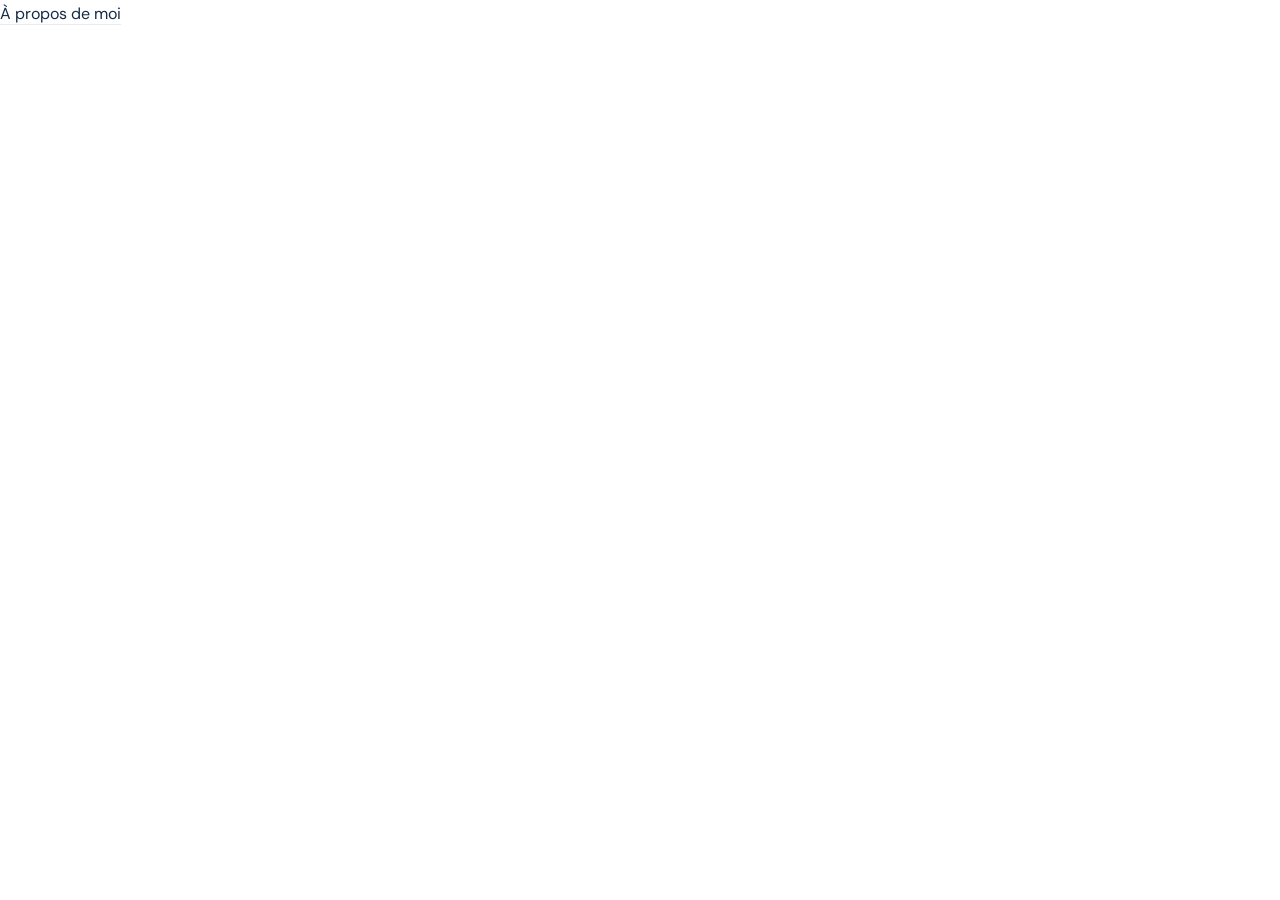
==== index.html @ 633f4248 "Update index.html" ====
<!DOCTYPE html>
<html lang="fr">

<head>

    <meta charset="UTF-8">
    <meta name="viewport" content="width=device-width, initial-scale=1.0">

    <meta name="description" content="Odilon Laly, créateur digital polyvalent et développeur web. Découvrez mes services, compétences et réalisations.">

    <meta name="author" content="Odilon Laly">

    <meta name="theme-color" content="#071B35">

    <title>Odilon Laly | ODIWEB TECH SOLUTIONS</title>

    <!-- GOOGLE FONTS -->
    <link rel="preconnect" href="https://fonts.googleapis.com">
    <link rel="preconnect" href="https://fonts.gstatic.com" crossorigin>

    <link href="https://fonts.googleapis.com/css2?family=DM+Sans:wght@400;500;600;700;800&family=Outfit:wght@400;500;600;700;800&display=swap" rel="stylesheet">

    <!-- FONT AWESOME -->
    <link rel="stylesheet" href="https://cdnjs.cloudflare.com/ajax/libs/font-awesome/6.7.2/css/all.min.css">

    <!-- CSS -->
    <link rel="stylesheet" href="style.css">
    <link rel="stylesheet" href="responsive.css">

</head>

<body>

    <!-- =================================
         HEADER / NAVIGATION
    ================================== -->

    <header<h2 data-i18n="aboutTitle" class="header" id="header">

        <div class="container navbar">

            <!-- LOGO -->
            <a href="#accueil" class="logo">

                <img src="logo-odiweb.png" alt="Logo ODIWEB">

                <span>
                    ODIWEB<span class="logo-highlight">.</span>
                </span>

            </a>

            <!-- NAVIGATION -->
            <nav class="nav-menu" id="navMenu">

                <a href="#accueil" class="nav-link active" data-i18n="nav_home">
                    Accueil
                </a>

                <a href="#apropos" class="nav-link" data-i18n="nav_about">
                    À propos
                </a>

                <a href="#competences" class="nav-link" data-i18n="nav_skills">
                    Compétences
                </a>

                <a href="#services" class="nav-link" data-i18n="nav_services">
                    Services
                </a>

                <a href="#projets" class="nav-link" data-i18n="nav_projects">
                    Projets
                </a>

                <a href="#contact" class="nav-link" data-i18n="nav_contact">
                    Contact
                </a>

            </nav>

            <!-- ACTIONS -->
            <div class="nav-actions">

                <button class="language-btn" id="languageBtn" type="button">

                    <i class="fa-solid fa-globe"></i>

                    <span id="languageText">FR</span>

                </button>

                <a href="#contact" class="btn btn-primary nav-cta" data-i18n="nav_cta">
                    Discutons
                </a>

                <button
                    class="menu-toggle"
                    id="menuToggle"
                    type="button"
                    aria-label="Ouvrir le menu"
                    aria-controls="navMenu"
                    aria-expanded="false">

                    <i class="fa-solid fa-bars"></i>

                </button>

            </div>

        </div>

    </header>


    <!-- =================================
         HERO / SECTION D'ACCUEIL
    ================================== -->

    <main <h2 data-i18n="aboutTitle">

        <section class="hero" id="accueil">

            <div class="container hero-container">

                <!-- TEXTE PRINCIPAL -->
                <div class="hero-content">

                    <span class="hero-greeting" data-i18n="hero_greeting">
                        Bonjour, je suis
                    </span>

                    <h1 class="hero-title">

                        Odilon

                        <span>Laly</span>

                    </h1>

                    <h2 class="hero-subtitle" data-i18n="hero_subtitle">

                        Créateur digital polyvalent
                        & Développeur Web

                    </h2>

                    <p class="hero-description" data-i18n="hero_description">

                        J'accompagne les entrepreneurs, les commerçants
                        et les entreprises dans leur transformation
                        numérique grâce à des solutions web modernes
                        et des créations graphiques professionnelles.

                    </p>

                    <!-- BOUTONS -->
                    <div class="hero-buttons">

                        <a href="#projets" class="btn btn-primary">

                            <span data-i18n="hero_button_projects">
                                Découvrir mes projets
                            </span>

                            <i class="fa-solid fa-arrow-right"></i>

                        </a>

                        <a href="#contact" class="btn btn-outline">

                            <span data-i18n="hero_button_contact">
                                Me contacter
                            </span>

                        </a>

                    </div>

                </div>


                <!-- PHOTO DE PROFIL -->
                <div class="hero-visual">

                    <div class="hero-image-wrapper">

                        <img
                            src="odilon-profile.png"
                            alt="Portrait professionnel de Odilon Laly"
                            class="hero-profile-image">

                    </div>

                    <!-- ÉTIQUETTES DE SPÉCIALITÉS -->
                    <div class="hero-tag hero-tag-web">

                        <i class="fa-solid fa-code"></i>

                        <span>Web Development</span>

                    </div>

                    <div class="hero-tag hero-tag-design">

                        <i class="fa-solid fa-pen-nib"></i>

                        <span>Digital Design</span>

                    </div>

                </div>

            </div>

            <!-- INDICATEUR DE DÉFILEMENT -->
            <a href="#apropos" class="scroll-indicator">

                <span data-i18n="hero_scroll">
                    Défiler pour découvrir
                </span>

                <i class="fa-solid fa-arrow-down"></i>

            </a>

        </section>

    <!-- =================================
         SECTION À PROPOS
    ================================== -->

    <section class="about section" id="apropos">

        <div class="container">

            <div class="section-heading">

                <span class="section-label">QUI SUIS-JE ?</span>

                <h2 class="section-title">
                    À propos de <span>moi</span>
                </h2>

                <p class="section-description">
                    Découvrez mon parcours, ma passion et ma vision
                    du numérique.
                </p>

            </div>

            <div class="about-container">

                <!-- IMAGE -->
                <div class="about-visual">

                    <div class="about-image-wrapper">

                        <img
                            src="odilon-profile.png"
                            alt="Odilon Laly, créateur digital et développeur web"
                            loading="lazy">

                    </div>

                    <div class="about-experience">

                        <strong>100%</strong>

                        <span>Passionné par le digital</span>

                    </div>

                </div>


                <!-- DESCRIPTION -->
                <div class="about-content">

                    <span class="about-subtitle">
                        Créativité • Technologie • Innovation
                    </span>

                    <h3>
                        Je transforme vos idées en
                        <span>solutions digitales.</span>
                    </h3>

                    <p>
                        Je suis Odilon Laly, créateur digital polyvalent
                        et développeur web passionné par les nouvelles
                        technologies et l'innovation numérique.
                    </p>

                    <p>
                        J'accompagne les entrepreneurs, les commerçants,
                        les marques et les entreprises dans la réalisation
                        de leurs projets digitaux, en proposant des
                        solutions créatives, modernes et adaptées
                        à leurs besoins.
                    </p>

                    <p>
                        Mon objectif est de mettre la technologie
                        et la créativité au service de votre réussite.
                    </p>

                    <!-- INFORMATIONS -->
                    <div class="about-infos">

                        <div class="about-info-item">

                            <i class="fa-solid fa-user"></i>

                            <div>
                                <strong>Nom</strong>
                                <span>Odilon Laly</span>
                            </div>

                        </div>

                        <div class="about-info-item">

                            <i class="fa-solid fa-briefcase"></i>

                            <div>
                                <strong>Profession</strong>
                                <span>Créateur digital & Développeur Web</span>
                            </div>

                        </div>

                        <div class="about-info-item">

                            <i class="fa-solid fa-location-dot"></i>

                            <div>
                                <strong>Localisation</strong>
                                <span>Bénin</span>
                            </div>

                        </div>

                        <div class="about-info-item">

                            <i class="fa-solid fa-envelope"></i>

                            <div>
                                <strong>Email</strong>
                                <span>Votre adresse email</span>
                            </div>

                        </div>

                    </div>

                    <a href="#contact" class="btn btn-primary">
                        Collaborons ensemble
                        <i class="fa-solid fa-arrow-right"></i>
                    </a>

                </div>

            </div>

        </div>

    </section>


    <!-- =================================
         SECTION COMPÉTENCES
    ================================== -->

    <section class="skills section" id="competences">

        <div class="container">

            <div class="section-heading">

                <span class="section-label">
                    MON SAVOIR-FAIRE
                </span>

                <h2 class="section-title">
                    Mes <span>compétences</span>
                </h2>

                <p class="section-description">
                    Des compétences variées pour donner vie à vos
                    idées et développer votre présence numérique.
                </p>

            </div>


            <div class="skills-grid">

                <!-- COMPÉTENCE 1 -->
                <div class="skill-card">

                    <div class="skill-icon">
                        <i class="fa-solid fa-code"></i>
                    </div>

                    <h3>Développement Web</h3>

                    <p>
                        Création de sites web modernes, professionnels,
                        responsives et adaptés à vos activités.
                    </p>

                    <span class="skill-number">01</span>

                </div>


                <!-- COMPÉTENCE 2 -->
                <div class="skill-card">

                    <div class="skill-icon">
                        <i class="fa-solid fa-pen-nib"></i>
                    </div>

                    <h3>Graphisme & Design</h3>

                    <p>
                        Création de logos, affiches publicitaires,
                        visuels professionnels et identités graphiques.
                    </p>

                    <span class="skill-number">02</span>

                </div>


                <!-- COMPÉTENCE 3 -->
                <div class="skill-card">

                    <div class="skill-icon">
                        <i class="fa-solid fa-video"></i>
                    </div>

                    <h3>Montage vidéo</h3>

                    <p>
                        Réalisation et montage de vidéos créatives
                        pour les réseaux sociaux et la communication.
                    </p>

                    <span class="skill-number">03</span>

                </div>


                <!-- COMPÉTENCE 4 -->
                <div class="skill-card">

                    <div class="skill-icon">
                        <i class="fa-solid fa-camera"></i>
                    </div>

                    <h3>Photographie</h3>

                    <p>
                        Création et retouche de visuels photographiques
                        pour valoriser les personnes et les marques.
                    </p>

                    <span class="skill-number">04</span>

                </div>


                <!-- COMPÉTENCE 5 -->
                <div class="skill-card">

                    <div class="skill-icon">
                        <i class="fa-solid fa-robot"></i>
                    </div>

                    <h3>Intelligence artificielle</h3>

                    <p>
                        Utilisation des outils d'IA pour la création
                        de contenus, l'automatisation et la productivité.
                    </p>

                    <span class="skill-number">05</span>

                </div>


                <!-- COMPÉTENCE 6 -->
                <div class="skill-card">

                    <div class="skill-icon">
                        <i class="fa-solid fa-laptop"></i>
                    </div>

                    <h3>Informatique bureautique</h3>

                    <p>
                        Utilisation de Word, Excel, PowerPoint et
                        des outils numériques professionnels.
                    </p>

                    <span class="skill-number">06</span>

                </div>

            </div>

        </div>

    </section>

    <!-- =================================
         SECTION SERVICES
    ================================== -->

    <section class="services section" id="services">

        <div class="container">

            <div class="section-heading">

                <span class="section-label">CE QUE JE PROPOSE</span>

                <h2 class="section-title">
                    Mes <span>services</span>
                </h2>

                <p class="section-description">
                    Des solutions digitales professionnelles pour
                    développer votre activité et valoriser votre image.
                </p>

            </div>


            <div class="services-grid">

                <!-- SERVICE 1 -->
                <article class="service-card">

                    <div class="service-icon">
                        <i class="fa-solid fa-laptop-code"></i>
                    </div>

                    <span class="service-number">01</span>

                    <h3>Création de sites web</h3>

                    <p>
                        Conception de sites vitrines, boutiques en ligne,
                        portfolios et plateformes web modernes.
                    </p>

                    <a href="#contact" class="service-link">
                        Découvrir ce service
                        <i class="fa-solid fa-arrow-right"></i>
                    </a>

                </article>


                <!-- SERVICE 2 -->
                <article class="service-card">

                    <div class="service-icon">
                        <i class="fa-solid fa-palette"></i>
                    </div>

                    <span class="service-number">02</span>

                    <h3>Design graphique</h3>

                    <p>
                        Création de logos, affiches, flyers, visuels
                        publicitaires et identités visuelles.
                    </p>

                    <a href="#contact" class="service-link">
                        Découvrir ce service
                        <i class="fa-solid fa-arrow-right"></i>
                    </a>

                </article>


                <!-- SERVICE 3 -->
                <article class="service-card">

                    <div class="service-icon">
                        <i class="fa-solid fa-film"></i>
                    </div>

                    <span class="service-number">03</span>

                    <h3>Montage vidéo</h3>

                    <p>
                        Montage de vidéos promotionnelles, publicitaires
                        et contenus destinés aux réseaux sociaux.
                    </p>

                    <a href="#contact" class="service-link">
                        Découvrir ce service
                        <i class="fa-solid fa-arrow-right"></i>
                    </a>

                </article>


                <!-- SERVICE 4 -->
                <article class="service-card">

                    <div class="service-icon">
                        <i class="fa-solid fa-camera-retro"></i>
                    </div>

                    <span class="service-number">04</span>

                    <h3>Photographie & retouche</h3>

                    <p>
                        Réalisation et amélioration de photographies
                        pour une présentation professionnelle.
                    </p>

                    <a href="#contact" class="service-link">
                        Découvrir ce service
                        <i class="fa-solid fa-arrow-right"></i>
                    </a>

                </article>


                <!-- SERVICE 5 -->
                <article class="service-card">

                    <div class="service-icon">
                        <i class="fa-solid fa-brain"></i>
                    </div>

                    <span class="service-number">05</span>

                    <h3>IA & automatisation</h3>

                    <p>
                        Création de contenus avec l'intelligence
                        artificielle et optimisation des tâches.
                    </p>

                    <a href="#contact" class="service-link">
                        Découvrir ce service
                        <i class="fa-solid fa-arrow-right"></i>
                    </a>

                </article>


                <!-- SERVICE 6 -->
                <article class="service-card">

                    <div class="service-icon">
                        <i class="fa-solid fa-file-excel"></i>
                    </div>

                    <span class="service-number">06</span>

                    <h3>Informatique bureautique</h3>

                    <p>
                        Mise en forme de documents et création
                        de supports professionnels avec Word,
                        Excel et PowerPoint.
                    </p>

                    <a href="#contact" class="service-link">
                        Découvrir ce service
                        <i class="fa-solid fa-arrow-right"></i>
                    </a>

                </article>

            </div>

        </div>

    </section>


    <!-- =================================
         SECTION PROJETS / PORTFOLIO
    ================================== -->

    <section class="projects section" id="projets">

        <div class="container">

            <div class="section-heading">

                <span class="section-label">MON TRAVAIL</span>

                <h2 class="section-title">
                    Mes derniers <span>projets</span>
                </h2>

                <p class="section-description">
                    Découvrez quelques exemples de réalisations
                    et de créations digitales.
                </p>

            </div>


            <!-- FILTRES DES PROJETS -->
            <div class="project-filters">

                <button
                    class="filter-btn active"
                    type="button"
                    data-filter="all">
                    Tous les projets
                </button>

                <button
                    class="filter-btn"
                    type="button"
                    data-filter="web">
                    Développement Web
                </button>

                <button
                    class="filter-btn"
                    type="button"
                    data-filter="design">
                    Design graphique
                </button>

                <button
                    class="filter-btn"
                    type="button"
                    data-filter="video">
                    Vidéo
                </button>

            </div>


            <!-- GRILLE DES PROJETS -->
            <div class="projects-grid" id="projectsGrid">

                <!-- PROJET 1 -->
                <article class="project-card" data-category="web">

                    <div class="project-image">

                        <img
                            src="projet-restaurant.jpg"
                            alt="Projet de site web restaurant"
                            loading="lazy">

                        <div class="project-overlay">

                            <span>Développement Web</span>

                            <a href="#contact" aria-label="En savoir plus sur le projet restaurant">
                                <i class="fa-solid fa-arrow-up-right-from-square"></i>
                            </a>

                        </div>

                    </div>

                    <div class="project-info">

                        <span class="project-category">Site Web</span>

                        <h3>Site web de restaurant</h3>

                        <p>
                            Une présentation digitale moderne pour
                            valoriser un établissement de restauration.
                        </p>

                    </div>

                </article>


                <!-- PROJET 2 -->
                <article class="project-card" data-category="web">

                    <div class="project-image">

                        <img
                            src="projet-boutique.jpg"
                            alt="Projet de boutique en ligne"
                            loading="lazy">

                        <div class="project-overlay">

                            <span>Développement Web</span>

                            <a href="#contact" aria-label="En savoir plus sur le projet boutique">
                                <i class="fa-solid fa-arrow-up-right-from-square"></i>
                            </a>

                        </div>

                    </div>

                    <div class="project-info">

                        <span class="project-category">E-commerce</span>

                        <h3>Boutique en ligne</h3>

                        <p>
                            Une expérience d'achat en ligne moderne
                            pour présenter et vendre des produits.
                        </p>

                    </div>

                </article>


                <!-- PROJET 3 -->
                <article class="project-card" data-category="design">

                    <div class="project-image">

                        <img
                            src="projet-graphisme.jpg"
                            alt="Création graphique professionnelle"
                            loading="lazy">

                        <div class="project-overlay">

                            <span>Design graphique</span>

                            <a href="#contact" aria-label="En savoir plus sur le projet graphique">
                                <i class="fa-solid fa-arrow-up-right-from-square"></i>
                            </a>

                        </div>

                    </div>

                    <div class="project-info">

                        <span class="project-category">Graphisme</span>

                        <h3>Création graphique</h3>

                        <p>
                            Des créations visuelles conçues pour
                            renforcer l'identité et la communication
                            d'une marque.
                        </p>

                    </div>

                </article>

            </div>


            <div class="projects-more">

                <a href="#contact" class="btn btn-outline">
                    Discuter de mon prochain projet
                    <i class="fa-solid fa-arrow-right"></i>
                </a>

            </div>

        </div>

    </section>

    <!-- =================================
         SECTION MÉTHODE DE TRAVAIL
    ================================== -->

    <section class="process section" id="process">

        <div class="container">

            <div class="section-heading">

                <span class="section-label">COMMENT JE TRAVAILLE</span>

                <h2 class="section-title">
                    Ma méthode de <span>travail</span>
                </h2>

                <p class="section-description">
                    Une approche structurée pour transformer vos idées
                    en réalisations concrètes.
                </p>

            </div>

            <div class="process-grid">

                <article class="process-card">

                    <span class="process-number">01</span>

                    <div class="process-icon">
                        <i class="fa-solid fa-comments"></i>
                    </div>

                    <h3>Échange & Analyse</h3>

                    <p>
                        Nous discutons de votre projet, de vos besoins
                        et des objectifs que vous souhaitez atteindre.
                    </p>

                </article>


                <article class="process-card">

                    <span class="process-number">02</span>

                    <div class="process-icon">
                        <i class="fa-solid fa-lightbulb"></i>
                    </div>

                    <h3>Conception</h3>

                    <p>
                        Je recherche les meilleures idées et définis
                        une solution adaptée à votre projet.
                    </p>

                </article>


                <article class="process-card">

                    <span class="process-number">03</span>

                    <div class="process-icon">
                        <i class="fa-solid fa-laptop-code"></i>
                    </div>

                    <h3>Réalisation</h3>

                    <p>
                        Je passe à la création et au développement
                        en respectant les objectifs définis.
                    </p>

                </article>


                <article class="process-card">

                    <span class="process-number">04</span>

                    <div class="process-icon">
                        <i class="fa-solid fa-circle-check"></i>
                    </div>

                    <h3>Livraison</h3>

                    <p>
                        Nous vérifions le résultat final avant
                        la livraison de votre projet.
                    </p>

                </article>

            </div>

        </div>

    </section>


    <!-- =================================
         SECTION POURQUOI ME CHOISIR
    ================================== -->

    <section class="advantages section" id="avantages">

        <div class="container">

            <div class="advantages-container">

                <div class="advantages-content">

                    <span class="section-label">
                        MON ENGAGEMENT
                    </span>

                    <h2 class="section-title">
                        Bien plus qu'un prestataire,
                        <span>un partenaire.</span>
                    </h2>

                    <p>
                        Chaque projet est une occasion de proposer
                        une solution utile, créative et adaptée
                        aux ambitions de mes clients.
                    </p>

                    <div class="advantages-list">

                        <div class="advantage-item">

                            <div class="advantage-icon">
                                <i class="fa-solid fa-star"></i>
                            </div>

                            <div>
                                <h3>Qualité & professionnalisme</h3>

                                <p>
                                    Une attention particulière portée
                                    aux détails et à la qualité du travail.
                                </p>
                            </div>

                        </div>


                        <div class="advantage-item">

                            <div class="advantage-icon">
                                <i class="fa-solid fa-lightbulb"></i>
                            </div>

                            <div>
                                <h3>Créativité & innovation</h3>

                                <p>
                                    Des idées originales et des solutions
                                    adaptées à chaque besoin.
                                </p>
                            </div>

                        </div>


                        <div class="advantage-item">

                            <div class="advantage-icon">
                                <i class="fa-solid fa-clock"></i>
                            </div>

                            <div>
                                <h3>Écoute & accompagnement</h3>

                                <p>
                                    Une collaboration basée sur
                                    la communication et le suivi.
                                </p>
                            </div>

                        </div>


                        <div class="advantage-item">

                            <div class="advantage-icon">
                                <i class="fa-solid fa-mobile-screen"></i>
                            </div>

                            <div>
                                <h3>Solutions modernes</h3>

                                <p>
                                    Des créations pensées pour les
                                    besoins numériques actuels.
                                </p>
                            </div>

                        </div>

                    </div>

                </div>


                <div class="advantages-visual">

                    <div class="advantages-card">

                        <i class="fa-solid fa-rocket"></i>

                        <h3>
                            Donnons vie à vos idées.
                        </h3>

                        <p>
                            Votre vision mérite une réalisation
                            digitale à sa hauteur.
                        </p>

                        <a href="#contact" class="btn btn-primary">
                            Parlons de votre projet
                            <i class="fa-solid fa-arrow-right"></i>
                        </a>

                    </div>

                </div>

            </div>

        </div>

    </section>


    <!-- =================================
         SECTION FAQ
    ================================== -->

    <section class="faq section" id="faq">

        <div class="container">

            <div class="section-heading">

                <span class="section-label">
                    BESOIN D'INFORMATIONS ?
                </span>

                <h2 class="section-title">
                    Questions <span>fréquentes</span>
                </h2>

                <p class="section-description">
                    Retrouvez les réponses aux questions que vous
                    pourriez vous poser avant de collaborer avec moi.
                </p>

            </div>


            <div class="faq-container">

                <!-- QUESTION 1 -->
                <div class="faq-item">

                    <button class="faq-question" type="button">

                        <span>
                            Quels types de projets pouvez-vous réaliser ?
                        </span>

                        <i class="fa-solid fa-plus"></i>

                    </button>

                    <div class="faq-answer">

                        <p>
                            Je propose des services de développement web,
                            design graphique, montage vidéo, photographie,
                            création de contenus avec l'IA et bureautique.
                        </p>

                    </div>

                </div>


                <!-- QUESTION 2 -->
                <div class="faq-item">

                    <button class="faq-question" type="button">

                        <span>
                            Travaillez-vous avec des clients à distance ?
                        </span>

                        <i class="fa-solid fa-plus"></i>

                    </button>

                    <div class="faq-answer">

                        <p>
                            Oui. Les échanges et le suivi des projets
                            peuvent se faire à distance grâce aux outils
                            numériques et à Internet.
                        </p>

                    </div>

                </div>


                <!-- QUESTION 3 -->
                <div class="faq-item">

                    <button class="faq-question" type="button">

                        <span>
                            Comment obtenir un devis pour mon projet ?
                        </span>

                        <i class="fa-solid fa-plus"></i>

                    </button>

                    <div class="faq-answer">

                        <p>
                            Contactez-moi en présentant votre besoin.
                            Nous pourrons discuter de votre projet et
                            définir une proposition adaptée.
                        </p>

                    </div>

                </div>


                <!-- QUESTION 4 -->
                <div class="faq-item">

                    <button class="faq-question" type="button">

                        <span>
                            Puis-je demander des modifications ?
                        </span>

                        <i class="fa-solid fa-plus"></i>

                    </button>

                    <div class="faq-answer">

                        <p>
                            Les modalités de modification sont définies
                            au début du projet afin que nous sachions
                            clairement comment procéder.
                        </p>

                    </div>

                </div>


                <!-- QUESTION 5 -->
                <div class="faq-item">

                    <button class="faq-question" type="button">

                        <span>
                            Comment puis-je vous contacter ?
                        </span>

                        <i class="fa-solid fa-plus"></i>

                    </button>

                    <div class="faq-answer">

                        <p>
                            Vous pouvez utiliser le formulaire de contact
                            ou les coordonnées disponibles sur cette page.
                        </p>

                    </div>

                </div>

            </div>

        </div>

    </section>

    <!-- =================================
         SECTION APPEL À L'ACTION
    ================================== -->

    <section class="final-cta" id="collaboration">

        <div class="container">

            <div class="final-cta-content">

                <span class="section-label">
                    UN PROJET EN TÊTE ?
                </span>

                <h2>
                    Votre prochaine idée mérite
                    <span>de devenir réalité.</span>
                </h2>

                <p>
                    Parlons de votre projet et construisons ensemble
                    une solution digitale adaptée à vos ambitions.
                </p>

                <a href="#contact" class="btn btn-primary">
                    Démarrer une collaboration
                    <i class="fa-solid fa-arrow-right"></i>
                </a>

            </div>

        </div>

    </section>


    <!-- =================================
         SECTION CONTACT
    ================================== -->

    <section class="contact section" id="contact">

        <div class="container">

            <div class="section-heading">

                <span class="section-label">
                    RESTONS EN CONTACT
                </span>

                <h2 class="section-title">
                    Parlons de votre <span>projet</span>
                </h2>

                <p class="section-description">
                    Une idée, une question ou un projet ?
                    Je serai ravi d'échanger avec vous.
                </p>

            </div>


            <div class="contact-container">

                <!-- COORDONNÉES -->
                <div class="contact-info">

                    <h3>
                        Construisons quelque chose
                        d'exceptionnel ensemble.
                    </h3>

                    <p>
                        Décrivez-moi votre besoin. Je vous répondrai
                        pour discuter des possibilités de collaboration.
                    </p>


                    <div class="contact-info-list">

                        <div class="contact-info-item">

                            <div class="contact-icon">
                                <i class="fa-solid fa-envelope"></i>
                            </div>

                            <div>
                                <strong>Email</strong>
                                <a href="mailto:VOTRE-EMAIL@EXEMPLE.COM">
                                    VOTRE-EMAIL@EXEMPLE.COM
                                </a>
                            </div>

                        </div>


                        <div class="contact-info-item">

                            <div class="contact-icon">
                                <i class="fa-solid fa-phone"></i>
                            </div>

                            <div>
                                <strong>Téléphone</strong>
                                <a href="tel:+229XXXXXXXX">
                                    +229 XX XX XX XX
                                </a>
                            </div>

                        </div>


                        <div class="contact-info-item">

                            <div class="contact-icon">
                                <i class="fa-solid fa-location-dot"></i>
                            </div>

                            <div>
                                <strong>Localisation</strong>
                                <span>Bénin</span>
                            </div>

                        </div>

                    </div>


                    <!-- RÉSEAUX SOCIAUX -->
                    <div class="contact-socials">

                        <h4>Retrouvez-moi sur</h4>

                        <div class="social-links">

                            <a href="#" aria-label="Facebook">
                                <i class="fa-brands fa-facebook-f"></i>
                            </a>

                            <a href="#" aria-label="Instagram">
                                <i class="fa-brands fa-instagram"></i>
                            </a>

                            <a href="#" aria-label="TikTok">
                                <i class="fa-brands fa-tiktok"></i>
                            </a>

                            <a href="#" aria-label="LinkedIn">
                                <i class="fa-brands fa-linkedin-in"></i>
                            </a>

                        </div>

                    </div>

                </div>


                <!-- FORMULAIRE -->
                <div class="contact-form-wrapper">

                    <form id="contactForm" class="contact-form">

                        <h3>Envoyez-moi un message</h3>

                        <div class="form-row">

                            <div class="form-group">

                                <label for="contactName">
                                    Votre nom
                                </label>

                                <input
                                    type="text"
                                    id="contactName"
                                    name="name"
                                    placeholder="Votre nom complet"
                                    required>

                            </div>


                            <div class="form-group">

                                <label for="contactEmail">
                                    Votre email
                                </label>

                                <input
                                    type="email"
                                    id="contactEmail"
                                    name="email"
                                    placeholder="exemple@email.com"
                                    required>

                            </div>

                        </div>


                        <div class="form-group">

                            <label for="contactSubject">
                                Sujet du message
                            </label>

                            <input
                                type="text"
                                id="contactSubject"
                                name="subject"
                                placeholder="Objet de votre demande"
                                required>

                        </div>


                        <div class="form-group">

                            <label for="contactMessage">
                                Votre message
                            </label>

                            <textarea
                                id="contactMessage"
                                name="message"
                                rows="6"
                                placeholder="Décrivez votre projet..."
                                required></textarea>

                        </div>


                        <button type="submit" class="btn btn-primary">

                            Envoyer le message

                            <i class="fa-solid fa-paper-plane"></i>

                        </button>

                        <p
                            id="contactStatus"
                            class="form-status"
                            role="status"
                            aria-live="polite">
                        </p>

                    </form>

                </div>

            </div>

        </div>

    </section>


    <!-- =================================
         PIED DE PAGE / FOOTER
    ================================== -->

    <footer class="footer">

        <div class="container">

            <div class="footer-container">

                <!-- IDENTITÉ -->
                <div class="footer-brand">

                    <a href="#accueil" class="logo">

                        <img src="logo-odiweb.png" alt="Logo ODIWEB">

                        <span>
                            ODIWEB<span class="logo-highlight">.</span>
                        </span>

                    </a>

                    <p>
                        Des idées créatives, des solutions digitales
                        et des expériences web pensées pour faire
                        grandir vos projets.
                    </p>

                </div>


                <!-- NAVIGATION -->
                <div class="footer-column">

                    <h3>Navigation</h3>

                    <ul>

                        <li><a href="#accueil">Accueil</a></li>

                        <li><a href="#apropos">À propos</a></li>

                        <li><a href="#competences">Compétences</a></li>

                        <li><a href="#services">Services</a></li>

                        <li><a href="#projets">Projets</a></li>

                    </ul>

                </div>


                <!-- SERVICES -->
                <div class="footer-column">

                    <h3>Mes services</h3>

                    <ul>

                        <li><a href="#services">Développement Web</a></li>

                        <li><a href="#services">Design graphique</a></li>

                        <li><a href="#services">Montage vidéo</a></li>

                        <li><a href="#services">Intelligence artificielle</a></li>

                        <li><a href="#services">Bureautique</a></li>

                    </ul>

                </div>


                <!-- CONTACT -->
                <div class="footer-column">

                    <h3>Contact</h3>

                    <ul>

                        <li><a href="#contact">Me contacter</a></li>

                        <li><a href="#contact">Demander un devis</a></li>

                        <li><a href="#faq">Questions fréquentes</a></li>

                    </ul>

                </div>

            </div>


            <div class="footer-bottom">

                <p>
                    © <span id="currentYear">2026</span>
                    ODIWEB TECH SOLUTIONS.
                    Tous droits réservés.
                </p>

                <a href="#accueil" class="back-to-top">

                    Retour en haut

                    <i class="fa-solid fa-arrow-up"></i>

                </a>

            </div>

        </div>

    </footer>


    <!-- =================================
         BOUTON WHATSAPP FLOTTANT
    ================================== -->

    <a
        href="https://wa.me/229XXXXXXXX"
        class="whatsapp-float"
        target="_blank"
        rel="noopener noreferrer"
        aria-label="Me contacter sur WhatsApp">

        <i class="fa-brands fa-whatsapp"></i>

    </a>


    <!-- =================================
         FICHIERS JAVASCRIPT
    ================================== -->

    <script src="translations.js"></script>

    <script src="projects.js"></script>

    <script src="main.js"></script>

</main>

</body>

</html>
---- style.css ----
/* ==========================================
   ODIWEB PORTFOLIO
   STYLE.CSS - PARTIE 1/5
   FONDATIONS DU DESIGN
========================================== */


/* ==========================================
   1. VARIABLES DU DESIGN
========================================== */

:root {

    /* Couleurs principales */
    --primary-color: #071B35;
    --secondary-color: #087DE0;
    --accent-color: #00C2FF;

    /* Couleurs dorées */
    --gold-color: #D4A017;
    --gold-light: #F2C94C;

    /* Couleurs neutres */
    --white: #FFFFFF;
    --light-bg: #F5F7FA;
    --gray: #64748B;
    --dark-text: #172B45;

    /* Bordures et ombres */
    --border-color: #E2E8F0;
    --shadow: 0 10px 35px rgba(7, 27, 53, 0.08);
    --shadow-hover: 0 18px 45px rgba(7, 27, 53, 0.14);

    /* Typographie */
    --font-heading: 'Outfit', sans-serif;
    --font-body: 'DM Sans', sans-serif;

    /* Dimensions */
    --container-width: 1200px;
    --header-height: 85px;

    /* Transitions */
    --transition: all 0.3s ease;
}


/* ==========================================
   2. RESET CSS
========================================== */

* {
    margin: 0;
    padding: 0;
    box-sizing: border-box;
}

html {
    scroll-behavior: smooth;
    scroll-padding-top: 100px;
}

body {
    font-family: var(--font-body);
    background: var(--white);
    color: var(--dark-text);
    line-height: 1.7;
    overflow-x: hidden;
}


/* ==========================================
   3. STYLES GÉNÉRAUX
========================================== */

h1,
h2,
h3,
h4,
h5,
h6 {
    font-family: var(--font-heading);
    font-weight: 700;
    line-height: 1.2;
    color: var(--primary-color);
}

p {
    color: var(--gray);
    font-size: 16px;
}

a {
    text-decoration: none;
    color: inherit;
    transition: var(--transition);
}

button,
input,
textarea {
    font-family: var(--font-body);
}

button {
    cursor: pointer;
    border: none;
}

img {
    max-width: 100%;
    display: block;
}

ul {
    list-style: none;
}


/* ==========================================
   4. CONTENEUR PRINCIPAL
========================================== */

.container {
    width: 90%;
    max-width: var(--container-width);
    margin: 0 auto;
}


/* ==========================================
   5. ESPACEMENT DES SECTIONS
========================================== */

section {
    padding: 100px 0;
    position: relative;
}


/* ==========================================
   6. TITRES DES SECTIONS
========================================== */

.section-header {
    text-align: center;
    max-width: 750px;
    margin: 0 auto 55px;
}

.section-subtitle {
    display: inline-block;
    color: var(--secondary-color);
    font-size: 14px;
    font-weight: 700;
    text-transform: uppercase;
    letter-spacing: 2px;
    margin-bottom: 15px;
}

.section-title {
    font-size: clamp(30px, 4vw, 44px);
    margin-bottom: 18px;
}

.section-title span {
    color: var(--gold-color);
}

.section-description {
    max-width: 650px;
    margin: 0 auto;
    font-size: 16px;
}


/* ==========================================
   7. ÉLÉMENTS DÉCORATIFS
========================================== */

.gold-text {
    color: var(--gold-color);
}

.blue-text {
    color: var(--secondary-color);
}

.cyan-text {
    color: var(--accent-color);
}

.gold-line {
    width: 55px;
    height: 4px;
    background: var(--gold-color);
    border-radius: 10px;
    margin: 18px auto;
}


/* ==========================================
   8. SÉLECTION DU TEXTE
========================================== */

::selection {
    background: var(--secondary-color);
    color: var(--white);
}


/* ==========================================
   9. SCROLLBAR PERSONNALISÉE
========================================== */

::-webkit-scrollbar {
    width: 9px;
}

::-webkit-scrollbar-track {
    background: var(--light-bg);
}

::-webkit-scrollbar-thumb {
    background: var(--secondary-color);
    border-radius: 10px;
}

::-webkit-scrollbar-thumb:hover {
    background: var(--primary-color);
}

/* ==========================================
   PARTIE 2/5
   HEADER - NAVIGATION - HERO
========================================== */


/* ==========================================
   1. HEADER
========================================== */

.header {
    width: 100%;
    height: var(--header-height);
    background: rgba(255, 255, 255, 0.96);
    position: sticky;
    top: 0;
    left: 0;
    z-index: 1000;
    border-bottom: 1px solid rgba(226, 232, 240, 0.8);
    backdrop-filter: blur(15px);
    transition: var(--transition);
}

.navbar {
    width: 90%;
    max-width: var(--container-width);
    height: 100%;
    margin: 0 auto;
    display: flex;
    align-items: center;
    justify-content: space-between;
    gap: 30px;
}


/* ==========================================
   2. LOGO
========================================== */

.logo {
    display: flex;
    align-items: center;
    gap: 10px;
    flex-shrink: 0;
}

.logo img {
    width: 48px;
    height: 48px;
    object-fit: contain;
}

.logo span {
    font-family: var(--font-heading);
    font-size: 23px;
    font-weight: 800;
    color: var(--primary-color);
    letter-spacing: -0.5px;
}

.logo span::after {
    content: ".";
    color: var(--gold-color);
}


/* ==========================================
   3. MENU DE NAVIGATION
========================================== */

.nav-menu {
    display: flex;
    align-items: center;
    gap: 28px;
}

.nav-menu a {
    color: var(--primary-color);
    font-size: 14px;
    font-weight: 600;
    position: relative;
    padding: 10px 0;
    transition: var(--transition);
}

.nav-menu a::after {
    content: "";
    position: absolute;
    width: 0;
    height: 2px;
    left: 0;
    bottom: 3px;
    background: var(--gold-color);
    transition: var(--transition);
}

.nav-menu a:hover {
    color: var(--secondary-color);
}

.nav-menu a:hover::after {
    width: 100%;
}


/* ==========================================
   4. ACTIONS DE NAVIGATION
========================================== */

.nav-actions {
    display: flex;
    align-items: center;
    gap: 15px;
}

.language-btn {
    display: flex;
    align-items: center;
    gap: 6px;
    background: transparent;
    color: var(--primary-color);
    font-size: 14px;
    font-weight: 700;
}

.language-btn:hover {
    color: var(--gold-color);
}


/* ==========================================
   5. BOUTONS GÉNÉRAUX
========================================== */

.btn {
    display: inline-flex;
    align-items: center;
    justify-content: center;
    gap: 10px;
    padding: 14px 27px;
    border-radius: 8px;
    font-size: 14px;
    font-weight: 700;
    transition: var(--transition);
    border: 1px solid transparent;
}

.btn-primary {
    background: var(--secondary-color);
    color: var(--white);
    box-shadow: 0 8px 20px rgba(8, 125, 224, 0.18);
}

.btn-primary:hover {
    background: var(--primary-color);
    transform: translateY(-3px);
    box-shadow: var(--shadow-hover);
}

.btn-outline {
    background: transparent;
    color: var(--primary-color);
    border-color: var(--border-color);
}

.btn-outline:hover {
    background: var(--primary-color);
    color: var(--white);
    border-color: var(--primary-color);
    transform: translateY(-3px);
}

.btn-gold {
    background: var(--gold-color);
    color: var(--primary-color);
}

.btn-gold:hover {
    background: var(--gold-light);
    transform: translateY(-3px);
}


/* ==========================================
   6. BOUTON MENU MOBILE
========================================== */

.menu-toggle {
    display: none;
    align-items: center;
    justify-content: center;
    width: 42px;
    height: 42px;
    border-radius: 8px;
    background: var(--light-bg);
    color: var(--primary-color);
    font-size: 22px;
    transition: var(--transition);
}

.menu-toggle:hover {
    background: var(--primary-color);
    color: var(--white);
}


/* ==========================================
   7. SECTION HERO
========================================== */

.hero {
    min-height: 680px;
    display: flex;
    align-items: center;
    background:
        radial-gradient(
            circle at 85% 20%,
            rgba(0, 194, 255, 0.08),
            transparent 30%
        ),
        linear-gradient(
            135deg,
            #FFFFFF 0%,
            #F5F7FA 100%
        );
    overflow: hidden;
    padding: 90px 0;
}

.hero-container {
    width: 90%;
    max-width: var(--container-width);
    margin: 0 auto;
    display: grid;
    grid-template-columns: 1.1fr 0.9fr;
    align-items: center;
    gap: 60px;
}


/* ==========================================
   8. CONTENU DU HERO
========================================== */

.hero-content {
    max-width: 650px;
}

.hero-greeting {
    display: inline-flex;
    align-items: center;
    gap: 10px;
    color: var(--secondary-color);
    background: rgba(8, 125, 224, 0.08);
    padding: 9px 16px;
    border-radius: 30px;
    font-size: 13px;
    font-weight: 700;
    margin-bottom: 25px;
}

.hero-greeting i {
    color: var(--gold-color);
}

.hero-title {
    font-size: clamp(42px, 5vw, 65px);
    font-weight: 800;
    line-height: 1.12;
    margin-bottom: 20px;
    letter-spacing: -1.5px;
}

.hero-title span {
    color: var(--secondary-color);
}

.hero-title .gold-text {
    color: var(--gold-color);
}

.hero-subtitle {
    color: var(--primary-color);
    font-size: 21px;
    font-weight: 700;
    margin-bottom: 16px;
}

.hero-description {
    max-width: 570px;
    font-size: 16px;
    line-height: 1.9;
    margin-bottom: 32px;
}

.hero-buttons {
    display: flex;
    align-items: center;
    gap: 15px;
    flex-wrap: wrap;
}


/* ==========================================
   9. VISUEL DU HERO
========================================== */

.hero-visual {
    position: relative;
    display: flex;
    align-items: center;
    justify-content: center;
    min-height: 480px;
}

.hero-image-wrapper {
    position: relative;
    width: 390px;
    height: 450px;
    border-radius: 180px 180px 30px 30px;
    background: linear-gradient(
        145deg,
        var(--secondary-color),
        var(--primary-color)
    );
    padding: 8px;
    box-shadow: 0 25px 60px rgba(7, 27, 53, 0.18);
}

.hero-image-wrapper::before {
    content: "";
    position: absolute;
    width: 110px;
    height: 110px;
    top: -22px;
    right: -22px;
    border: 5px solid var(--gold-color);
    border-radius: 50%;
    z-index: 0;
}

.hero-profile-image {
    width: 100%;
    height: 100%;
    object-fit: cover;
    object-position: center top;
    border-radius: 175px 175px 24px 24px;
    position: relative;
    z-index: 1;
}


/* ==========================================
   10. ÉLÉMENTS FLOTTANTS
========================================== */

.hero-tag-web,
.hero-tag-design {
    position: absolute;
    display: flex;
    align-items: center;
    gap: 10px;
    padding: 13px 18px;
    background: var(--white);
    border-radius: 12px;
    box-shadow: var(--shadow-hover);
    font-size: 13px;
    font-weight: 700;
    color: var(--primary-color);
    z-index: 2;
}

.hero-tag-web {
    top: 80px;
    left: -35px;
}

.hero-tag-design {
    bottom: 65px;
    right: -35px;
}

.hero-tag-web i,
.hero-tag-design i {
    color: var(--gold-color);
    font-size: 20px;
}


/* ==========================================
   11. INDICATEUR DE DÉFILEMENT
========================================== */

.scroll-indicator {
    position: absolute;
    bottom: 25px;
    left: 50%;
    transform: translateX(-50%);
    display: flex;
    align-items: center;
    gap: 10px;
    color: var(--gray);
    font-size: 12px;
    font-weight: 600;
    letter-spacing: 1px;
    text-transform: uppercase;
}

.scroll-indicator i {
    color: var(--gold-color);
    animation: scrollDown 1.5s infinite;
}

@keyframes scrollDown {
    0% {
        transform: translateY(-4px);
        opacity: 0.4;
    }

    50% {
        transform: translateY(5px);
        opacity: 1;
    }

    100% {
        transform: translateY(-4px);
        opacity: 0.4;
    }
}

/* ==========================================
   PARTIE 3/5
   ABOUT - SKILLS - SERVICES
========================================== */


/* ==========================================
   1. SECTION À PROPOS
========================================== */

.about {
    background: var(--white);
}

.about-container {
    display: grid;
    grid-template-columns: 0.9fr 1.1fr;
    align-items: center;
    gap: 70px;
}

.about-image {
    position: relative;
    max-width: 430px;
    margin: 0 auto;
}

.about-image img {
    width: 100%;
    height: 480px;
    object-fit: cover;
    object-position: center top;
    border-radius: 20px;
    box-shadow: var(--shadow);
    position: relative;
    z-index: 1;
}

.about-image::before {
    content: "";
    position: absolute;
    width: 150px;
    height: 150px;
    top: -20px;
    left: -20px;
    border: 5px solid var(--gold-color);
    border-radius: 20px;
}

.about-image::after {
    content: "";
    position: absolute;
    width: 120px;
    height: 120px;
    bottom: -20px;
    right: -20px;
    background: var(--accent-color);
    border-radius: 20px;
    opacity: 0.15;
}

.about-content {
    max-width: 650px;
}

.about-content .section-subtitle {
    margin-bottom: 15px;
}

.about-content .section-title {
    margin-bottom: 25px;
    text-align: left;
}

.about-content > p {
    margin-bottom: 18px;
    line-height: 1.9;
}

.about-infos {
    display: grid;
    grid-template-columns: repeat(2, 1fr);
    gap: 18px;
    margin-top: 30px;
}

.about-info-item {
    display: flex;
    align-items: center;
    gap: 12px;
    padding: 15px;
    background: var(--light-bg);
    border-radius: 10px;
    transition: var(--transition);
}

.about-info-item:hover {
    transform: translateY(-4px);
    box-shadow: var(--shadow);
}

.about-info-item i {
    width: 40px;
    height: 40px;
    display: flex;
    align-items: center;
    justify-content: center;
    background: rgba(212, 160, 23, 0.12);
    color: var(--gold-color);
    border-radius: 10px;
    font-size: 17px;
    flex-shrink: 0;
}

.about-info-item div {
    min-width: 0;
}

.about-info-item h4 {
    font-size: 13px;
    margin-bottom: 3px;
}

.about-info-item p {
    font-size: 12px;
    overflow-wrap: anywhere;
}


/* ==========================================
   2. SECTION COMPÉTENCES
========================================== */

.skills {
    background: var(--light-bg);
}

.skills-grid {
    display: grid;
    grid-template-columns: repeat(3, 1fr);
    gap: 25px;
}

.skill-card {
    background: var(--white);
    padding: 35px 28px;
    border-radius: 16px;
    border: 1px solid var(--border-color);
    transition: var(--transition);
    position: relative;
    overflow: hidden;
}

.skill-card::before {
    content: "";
    position: absolute;
    top: 0;
    left: 0;
    width: 0;
    height: 4px;
    background: var(--gold-color);
    transition: var(--transition);
}

.skill-card:hover {
    transform: translateY(-8px);
    box-shadow: var(--shadow-hover);
    border-color: transparent;
}

.skill-card:hover::before {
    width: 100%;
}

.skill-card i {
    width: 58px;
    height: 58px;
    display: flex;
    align-items: center;
    justify-content: center;
    background: rgba(8, 125, 224, 0.08);
    color: var(--secondary-color);
    font-size: 25px;
    border-radius: 14px;
    margin-bottom: 22px;
    transition: var(--transition);
}

.skill-card:hover i {
    background: var(--primary-color);
    color: var(--gold-light);
    transform: rotate(-5deg);
}

.skill-card h3 {
    font-size: 20px;
    margin-bottom: 12px;
}

.skill-card p {
    font-size: 14px;
    line-height: 1.8;
}


/* ==========================================
   3. SECTION SERVICES
========================================== */

.services {
    background: var(--white);
}

.services-grid {
    display: grid;
    grid-template-columns: repeat(3, 1fr);
    gap: 25px;
}

.service-card {
    background: var(--light-bg);
    padding: 35px 28px;
    border-radius: 16px;
    border: 1px solid transparent;
    transition: var(--transition);
    position: relative;
    overflow: hidden;
}

.service-card:hover {
    background: var(--white);
    border-color: var(--border-color);
    transform: translateY(-8px);
    box-shadow: var(--shadow-hover);
}

.service-card::after {
    content: "";
    position: absolute;
    width: 90px;
    height: 90px;
    right: -35px;
    bottom: -35px;
    background: var(--gold-color);
    opacity: 0.08;
    border-radius: 50%;
    transition: var(--transition);
}

.service-card:hover::after {
    transform: scale(2);
}

.service-card i {
    width: 60px;
    height: 60px;
    display: flex;
    align-items: center;
    justify-content: center;
    background: var(--primary-color);
    color: var(--gold-light);
    font-size: 25px;
    border-radius: 14px;
    margin-bottom: 23px;
    transition: var(--transition);
}

.service-card:hover i {
    background: var(--secondary-color);
    color: var(--white);
    transform: translateY(-4px);
}

.service-card h3 {
    font-size: 20px;
    margin-bottom: 13px;
    position: relative;
    z-index: 1;
}

.service-card p {
    font-size: 14px;
    line-height: 1.8;
    position: relative;
    z-index: 1;
}


/* ==========================================
   4. ANIMATION DES CARTES
========================================== */

.skill-card,
.service-card,
.about-info-item {
    will-change: transform;
}

/* ==========================================
   PARTIE 4/5
   PROJECTS - PROCESS - ADVANTAGES - FAQ
========================================== */


/* ==========================================
   1. SECTION PROJETS
========================================== */

.projects {
    background: var(--light-bg);
}

.projects-filters {
    display: flex;
    align-items: center;
    justify-content: center;
    gap: 12px;
    flex-wrap: wrap;
    margin-bottom: 40px;
}

.filter-btn {
    padding: 11px 23px;
    background: var(--white);
    color: var(--primary-color);
    border: 1px solid var(--border-color);
    border-radius: 30px;
    font-size: 13px;
    font-weight: 700;
    transition: var(--transition);
}

.filter-btn:hover,
.filter-btn.active {
    background: var(--primary-color);
    color: var(--white);
    border-color: var(--primary-color);
}

.filter-btn.active {
    box-shadow: 0 5px 15px rgba(7, 27, 53, 0.15);
}

.projects-grid {
    display: grid;
    grid-template-columns: repeat(3, 1fr);
    gap: 28px;
}

.project-card {
    background: var(--white);
    border-radius: 16px;
    overflow: hidden;
    box-shadow: var(--shadow);
    transition: var(--transition);
}

.project-card:hover {
    transform: translateY(-8px);
    box-shadow: var(--shadow-hover);
}

.project-image {
    width: 100%;
    height: 240px;
    position: relative;
    overflow: hidden;
    background: var(--border-color);
}

.project-image img {
    width: 100%;
    height: 100%;
    object-fit: cover;
    transition: transform 0.5s ease;
}

.project-card:hover .project-image img {
    transform: scale(1.08);
}

.project-content {
    padding: 25px;
}

.project-category {
    display: inline-block;
    color: var(--gold-color);
    font-size: 12px;
    font-weight: 800;
    text-transform: uppercase;
    letter-spacing: 1px;
    margin-bottom: 10px;
}

.project-content h3 {
    font-size: 21px;
    margin-bottom: 10px;
}

.project-content p {
    font-size: 14px;
    line-height: 1.8;
    margin-bottom: 18px;
}

.project-link {
    display: inline-flex;
    align-items: center;
    gap: 8px;
    color: var(--secondary-color);
    font-size: 14px;
    font-weight: 700;
}

.project-link:hover {
    color: var(--gold-color);
    gap: 13px;
}


/* Filtrage des projets */

.project-card.hide {
    display: none;
}


/* ==========================================
   2. SECTION PROCESSUS
========================================== */

.process {
    background: var(--white);
}

.process-grid {
    display: grid;
    grid-template-columns: repeat(4, 1fr);
    gap: 25px;
}

.process-card {
    position: relative;
    background: var(--light-bg);
    padding: 35px 25px;
    border-radius: 16px;
    text-align: center;
    transition: var(--transition);
}

.process-card:hover {
    transform: translateY(-8px);
    box-shadow: var(--shadow-hover);
    background: var(--white);
}

.process-number {
    width: 55px;
    height: 55px;
    display: flex;
    align-items: center;
    justify-content: center;
    margin: 0 auto 22px;
    background: var(--primary-color);
    color: var(--gold-light);
    border-radius: 50%;
    font-family: var(--font-heading);
    font-size: 20px;
    font-weight: 800;
    box-shadow: 0 8px 20px rgba(7, 27, 53, 0.15);
}

.process-card h3 {
    font-size: 19px;
    margin-bottom: 12px;
}

.process-card p {
    font-size: 14px;
    line-height: 1.8;
}


/* ==========================================
   3. SECTION AVANTAGES
========================================== */

.advantages {
    background: var(--primary-color);
    overflow: hidden;
}

.advantages-container {
    display: grid;
    grid-template-columns: 1.1fr 0.9fr;
    align-items: center;
    gap: 60px;
}

.advantages-content .section-subtitle {
    color: var(--gold-light);
}

.advantages-content .section-title {
    color: var(--white);
    text-align: left;
    margin-bottom: 22px;
}

.advantages-content > p {
    color: rgba(255, 255, 255, 0.7);
    line-height: 1.9;
    margin-bottom: 30px;
}

.advantages-list {
    display: flex;
    flex-direction: column;
    gap: 20px;
}

.advantages-list li {
    display: flex;
    align-items: flex-start;
    gap: 15px;
    color: var(--white);
    font-size: 15px;
    line-height: 1.7;
}

.advantages-list i {
    width: 28px;
    height: 28px;
    display: flex;
    align-items: center;
    justify-content: center;
    flex-shrink: 0;
    background: rgba(212, 160, 23, 0.15);
    color: var(--gold-light);
    border-radius: 50%;
    font-size: 13px;
}

.advantages-card {
    padding: 40px;
    background: rgba(255, 255, 255, 0.08);
    border: 1px solid rgba(255, 255, 255, 0.15);
    border-radius: 20px;
    backdrop-filter: blur(10px);
}

.advantages-card h3 {
    color: var(--white);
    font-size: 25px;
    margin-bottom: 20px;
}

.advantages-card p {
    color: rgba(255, 255, 255, 0.75);
    font-size: 14px;
    line-height: 1.9;
}

.advantages-card i {
    color: var(--gold-light);
    font-size: 38px;
    margin-bottom: 20px;
}


/* ==========================================
   4. SECTION FAQ
========================================== */

.faq {
    background: var(--light-bg);
}

.faq-container {
    max-width: 850px;
    margin: 0 auto;
}

.faq-item {
    background: var(--white);
    border: 1px solid var(--border-color);
    border-radius: 12px;
    margin-bottom: 16px;
    overflow: hidden;
    transition: var(--transition);
}

.faq-item:hover {
    border-color: rgba(212, 160, 23, 0.6);
    box-shadow: var(--shadow);
}

.faq-question {
    width: 100%;
    display: flex;
    align-items: center;
    justify-content: space-between;
    gap: 20px;
    padding: 22px 25px;
    background: transparent;
    color: var(--primary-color);
    text-align: left;
    font-size: 16px;
    font-weight: 700;
    transition: var(--transition);
}

.faq-question:hover {
    color: var(--secondary-color);
}

.faq-question i {
    color: var(--gold-color);
    font-size: 18px;
    flex-shrink: 0;
    transition: transform 0.3s ease;
}

.faq-item.active .faq-question i {
    transform: rotate(180deg);
}

.faq-answer {
    max-height: 0;
    overflow: hidden;
    transition: max-height 0.35s ease;
}

.faq-answer p {
    padding: 0 25px 22px;
    font-size: 14px;
    line-height: 1.9;
}

/* ==========================================
   PARTIE 5/5
   CTA - CONTACT - FOOTER - WHATSAPP
========================================== */


/* ==========================================
   1. SECTION FINAL CTA
========================================== */

.final-cta {
    background: linear-gradient(
        135deg,
        var(--secondary-color),
        var(--primary-color)
    );
    padding: 85px 0;
    text-align: center;
    overflow: hidden;
}

.final-cta-content {
    max-width: 800px;
    margin: 0 auto;
}

.final-cta-content h2 {
    color: var(--white);
    font-size: clamp(30px, 4vw, 45px);
    margin-bottom: 20px;
}

.final-cta-content h2 span {
    color: var(--gold-light);
}

.final-cta-content p {
    color: rgba(255, 255, 255, 0.8);
    font-size: 16px;
    line-height: 1.9;
    margin-bottom: 30px;
}

.final-cta .btn {
    background: var(--gold-color);
    color: var(--primary-color);
}

.final-cta .btn:hover {
    background: var(--white);
    transform: translateY(-4px);
}


/* ==========================================
   2. SECTION CONTACT
========================================== */

.contact {
    background: var(--light-bg);
}

.contact-container {
    display: grid;
    grid-template-columns: 0.85fr 1.15fr;
    gap: 50px;
    align-items: start;
}


/* Informations de contact */

.contact-info h3 {
    font-size: 25px;
    margin-bottom: 15px;
}

.contact-info > p {
    margin-bottom: 30px;
    line-height: 1.9;
}

.contact-info-list {
    display: flex;
    flex-direction: column;
    gap: 22px;
}

.contact-info-item {
    display: flex;
    align-items: center;
    gap: 15px;
}

.contact-info-item i {
    width: 48px;
    height: 48px;
    display: flex;
    align-items: center;
    justify-content: center;
    flex-shrink: 0;
    background: var(--primary-color);
    color: var(--gold-light);
    border-radius: 12px;
    font-size: 19px;
}

.contact-info-item h4 {
    font-size: 15px;
    margin-bottom: 4px;
}

.contact-info-item p,
.contact-info-item a {
    color: var(--gray);
    font-size: 14px;
    overflow-wrap: anywhere;
}

.contact-info-item a:hover {
    color: var(--secondary-color);
}


/* Réseaux sociaux */

.contact-socials {
    margin-top: 35px;
}

.contact-socials h4 {
    font-size: 16px;
    margin-bottom: 15px;
}

.social-links {
    display: flex;
    align-items: center;
    gap: 12px;
}

.social-links a {
    width: 42px;
    height: 42px;
    display: flex;
    align-items: center;
    justify-content: center;
    background: var(--white);
    color: var(--primary-color);
    border: 1px solid var(--border-color);
    border-radius: 50%;
    font-size: 17px;
    transition: var(--transition);
}

.social-links a:hover {
    background: var(--gold-color);
    color: var(--primary-color);
    border-color: var(--gold-color);
    transform: translateY(-5px);
}


/* ==========================================
   3. FORMULAIRE DE CONTACT
========================================== */

.contact-form {
    background: var(--white);
    padding: 40px;
    border-radius: 18px;
    box-shadow: var(--shadow);
}

.contact-form h3 {
    font-size: 25px;
    margin-bottom: 25px;
}

.form-group {
    margin-bottom: 20px;
}

.form-group label {
    display: block;
    color: var(--primary-color);
    font-size: 14px;
    font-weight: 700;
    margin-bottom: 9px;
}

.form-group input,
.form-group textarea {
    width: 100%;
    padding: 14px 16px;
    background: var(--light-bg);
    color: var(--dark-text);
    border: 1px solid var(--border-color);
    border-radius: 9px;
    outline: none;
    font-size: 14px;
    transition: var(--transition);
}

.form-group input {
    height: 50px;
}

.form-group textarea {
    min-height: 150px;
    resize: vertical;
}

.form-group input:focus,
.form-group textarea:focus {
    background: var(--white);
    border-color: var(--secondary-color);
    box-shadow: 0 0 0 3px rgba(8, 125, 224, 0.1);
}

.contact-form .btn {
    width: 100%;
    margin-top: 5px;
}


/* Message de statut du formulaire */

#contactStatus {
    margin-top: 15px;
    font-size: 14px;
}


/* ==========================================
   4. PIED DE PAGE
========================================== */

.footer {
    background: var(--primary-color);
    padding: 75px 0 25px;
}

.footer-container {
    width: 90%;
    max-width: var(--container-width);
    margin: 0 auto;
    display: grid;
    grid-template-columns: 1.5fr 1fr 1fr;
    gap: 50px;
    padding-bottom: 45px;
}


/* Présentation du footer */

.footer-brand .logo {
    margin-bottom: 20px;
}

.footer-brand .logo span {
    color: var(--white);
}

.footer-brand p {
    max-width: 350px;
    color: rgba(255, 255, 255, 0.65);
    font-size: 14px;
    line-height: 1.9;
}


/* Colonnes du footer */

.footer-column h3 {
    color: var(--white);
    font-size: 18px;
    margin-bottom: 22px;
    position: relative;
}

.footer-column h3::after {
    content: "";
    display: block;
    width: 35px;
    height: 3px;
    background: var(--gold-color);
    border-radius: 5px;
    margin-top: 10px;
}

.footer-column ul {
    display: flex;
    flex-direction: column;
    gap: 13px;
}

.footer-column ul a {
    color: rgba(255, 255, 255, 0.65);
    font-size: 14px;
    transition: var(--transition);
}

.footer-column ul a:hover {
    color: var(--gold-light);
    padding-left: 5px;
}


/* Bas du footer */

.footer-bottom {
    width: 90%;
    max-width: var(--container-width);
    margin: 0 auto;
    padding-top: 25px;
    border-top: 1px solid rgba(255, 255, 255, 0.12);
    display: flex;
    align-items: center;
    justify-content: space-between;
    gap: 20px;
}

.footer-bottom p {
    color: rgba(255, 255, 255, 0.55);
    font-size: 13px;
}


/* ==========================================
   5. BOUTON WHATSAPP FLOTTANT
========================================== */

.whatsapp-float {
    position: fixed;
    right: 25px;
    bottom: 25px;
    width: 58px;
    height: 58px;
    display: flex;
    align-items: center;
    justify-content: center;
    background: #25D366;
    color: var(--white);
    border-radius: 50%;
    font-size: 28px;
    box-shadow: 0 8px 25px rgba(37, 211, 102, 0.3);
    z-index: 999;
    transition: var(--transition);
}

.whatsapp-float:hover {
    transform: translateY(-6px) scale(1.05);
    box-shadow: 0 12px 30px rgba(37, 211, 102, 0.4);
}


/* ==========================================
   6. FIN DU STYLE PRINCIPAL
========================================== */
---- responsive.css ----
/* ==========================================
   ODIWEB PORTFOLIO
   RESPONSIVE.CSS
   PARTIE 1/3
   GRANDS ÉCRANS ET ORDINATEURS
========================================== */


/* ==========================================
   1. ÉCRANS LARGES
========================================== */

@media screen and (min-width: 1200px) {

    .container,
    .navbar,
    .hero-container,
    .footer-container,
    .footer-bottom {
        max-width: 1200px;
    }

    .hero {
        min-height: 720px;
    }

    .hero-title {
        font-size: 65px;
    }

    .hero-image-wrapper {
        width: 410px;
        height: 470px;
    }

    .skills-grid,
    .services-grid {
        gap: 30px;
    }

    .projects-grid {
        gap: 30px;
    }

}


/* ==========================================
   2. ORDINATEURS ET ÉCRANS MOYENS
========================================== */

@media screen and (min-width: 769px) and (max-width: 1199px) {

    /* Conteneurs */

    .container,
    .navbar,
    .hero-container,
    .footer-container,
    .footer-bottom {
        width: 92%;
    }


    /* Navigation */

    .nav-menu {
        gap: 18px;
    }

    .nav-menu a {
        font-size: 13px;
    }

    .logo span {
        font-size: 21px;
    }

    .nav-actions {
        gap: 10px;
    }


    /* Hero */

    .hero-container {
        gap: 35px;
    }

    .hero-title {
        font-size: 52px;
    }

    .hero-image-wrapper {
        width: 340px;
        height: 420px;
    }

    .hero-tag-web {
        left: -15px;
    }

    .hero-tag-design {
        right: -15px;
    }


    /* À propos */

    .about-container {
        gap: 45px;
    }

    .about-image img {
        height: 430px;
    }


    /* Compétences et services */

    .skills-grid,
    .services-grid {
        grid-template-columns: repeat(3, 1fr);
        gap: 18px;
    }

    .skill-card,
    .service-card {
        padding: 28px 22px;
    }


    /* Projets */

    .projects-grid {
        grid-template-columns: repeat(3, 1fr);
        gap: 20px;
    }

    .project-image {
        height: 210px;
    }

    .project-content {
        padding: 20px;
    }


    /* Processus */

    .process-grid {
        grid-template-columns: repeat(4, 1fr);
        gap: 15px;
    }

    .process-card {
        padding: 28px 18px;
    }


    /* Avantages */

    .advantages-container {
        gap: 35px;
    }


    /* Contact */

    .contact-container {
        gap: 30px;
    }

    .contact-form {
        padding: 30px;
    }


    /* Footer */

    .footer-container {
        gap: 30px;
    }

}


/* ==========================================
   3. PRÉPARATION DES GRILLES
========================================== */

@media screen and (min-width: 769px) {

    .skills-grid,
    .services-grid,
    .projects-grid,
    .process-grid {
        width: 100%;
    }

    .about-container,
    .advantages-container,
    .contact-container {
        width: 90%;
        max-width: var(--container-width);
        margin: 0 auto;
    }

}

/* ==========================================
   ODIWEB PORTFOLIO
   RESPONSIVE.CSS
   PARTIE 2/3
   TABLETTES ET TÉLÉPHONES
========================================== */


/* ==========================================
   1. TABLETTES
========================================== */

@media screen and (max-width: 768px) {

    /* Conteneurs */

    .container,
    .navbar,
    .hero-container,
    .footer-container,
    .footer-bottom {
        width: 90%;
    }


    /* Navigation */

    .navbar {
        height: 75px;
    }

    .logo img {
        max-width: 45px;
        height: auto;
    }

    .logo span {
        font-size: 20px;
    }

    .nav-menu {
        position: absolute;
        top: 75px;
        left: 0;
        width: 100%;
        display: none;
        flex-direction: column;
        align-items: center;
        gap: 22px;
        padding: 30px 20px;
        background: var(--white);
        box-shadow: var(--shadow);
        z-index: 999;
    }

    .nav-menu.active {
        display: flex;
    }

    .nav-actions {
        gap: 12px;
    }

    .menu-toggle {
        display: flex;
    }


    /* Hero */

    .hero {
        padding: 120px 0 70px;
    }

    .hero-container {
        grid-template-columns: 1fr;
        text-align: center;
        gap: 55px;
    }

    .hero-content {
        order: 1;
    }

    .hero-visual {
        order: 2;
        display: flex;
        justify-content: center;
    }

    .hero-title {
        font-size: 48px;
    }

    .hero-description {
        max-width: 600px;
        margin-left: auto;
        margin-right: auto;
    }

    .hero-buttons {
        justify-content: center;
    }

    .hero-image-wrapper {
        width: 320px;
        height: 380px;
    }

    .hero-tag-web {
        left: -10px;
    }

    .hero-tag-design {
        right: -10px;
    }

    .scroll-indicator {
        display: none;
    }


    /* À propos */

    .about-container {
        grid-template-columns: 1fr;
        gap: 45px;
    }

    .about-image {
        max-width: 420px;
        margin: 0 auto;
    }

    .about-image img {
        width: 100%;
        height: 420px;
        object-fit: cover;
    }


    /* Compétences et services */

    .skills-grid,
    .services-grid {
        grid-template-columns: repeat(2, 1fr);
        gap: 20px;
    }


    /* Projets */

    .projects-grid {
        grid-template-columns: repeat(2, 1fr);
        gap: 20px;
    }


    /* Processus */

    .process-grid {
        grid-template-columns: repeat(2, 1fr);
        gap: 20px;
    }


    /* Avantages */

    .advantages-container {
        grid-template-columns: 1fr;
        gap: 40px;
    }


    /* FAQ */

    .faq-container {
        max-width: 100%;
    }


    /* Contact */

    .contact-container {
        grid-template-columns: 1fr;
        gap: 40px;
    }


    /* Footer */

    .footer-container {
        grid-template-columns: repeat(2, 1fr);
        gap: 35px;
    }

}


/* ==========================================
   2. TÉLÉPHONES
========================================== */

@media screen and (max-width: 576px) {

    /* Navigation */

    .navbar {
        width: 92%;
    }

    .logo span {
        font-size: 17px;
    }

    .nav-actions {
        gap: 8px;
    }


    /* Hero */

    .hero {
        padding-top: 105px;
    }

    .hero-title {
        font-size: 38px;
        line-height: 1.2;
    }

    .hero-subtitle {
        font-size: 16px;
    }

    .hero-description {
        font-size: 14px;
    }

    .hero-buttons {
        flex-direction: column;
        align-items: center;
    }

    .hero-buttons a {
        width: 100%;
        max-width: 280px;
        justify-content: center;
    }

    .hero-image-wrapper {
        width: 270px;
        height: 330px;
    }

    .hero-tag-web,
    .hero-tag-design {
        font-size: 11px;
        padding: 10px 13px;
    }


    /* À propos */

    .about-image img {
        height: 350px;
    }

    .about-infos {
        grid-template-columns: 1fr;
    }


    /* Compétences et services */

    .skills-grid,
    .services-grid {
        grid-template-columns: 1fr;
    }


    /* Projets */

    .projects-grid {
        grid-template-columns: 1fr;
    }

    .project-image {
        height: 230px;
    }

    .projects-filters {
        flex-wrap: wrap;
        justify-content: center;
        gap: 10px;
    }


    /* Processus */

    .process-grid {
        grid-template-columns: 1fr;
    }


    /* Avantages */

    .advantages-card {
        padding: 25px 20px;
    }


    /* FAQ */

    .faq-question {
        font-size: 15px;
    }


    /* Contact */

    .contact-form {
        padding: 25px 20px;
    }


    /* Footer */

    .footer-container {
        grid-template-columns: 1fr;
        text-align: center;
    }

    .footer-bottom {
        flex-direction: column;
        text-align: center;
        gap: 15px;
    }


    /* WhatsApp */

    .whatsapp-float {
        width: 52px;
        height: 52px;
        right: 15px;
        bottom: 15px;
    }

}

/* ==========================================
   ODIWEB PORTFOLIO
   RESPONSIVE.CSS
   PARTIE 3/3
   PETITS TÉLÉPHONES ET AJUSTEMENTS FINAUX
========================================== */


/* ==========================================
   1. PETITS TÉLÉPHONES
========================================== */

@media screen and (max-width: 400px) {

    /* Conteneurs */

    .container,
    .hero-container,
    .footer-container,
    .footer-bottom {
        width: 92%;
    }


    /* Navigation */

    .navbar {
        width: 94%;
    }

    .logo img {
        max-width: 38px;
    }

    .logo span {
        font-size: 15px;
    }

    .menu-toggle {
        font-size: 22px;
    }


    /* Hero */

    .hero {
        padding: 100px 0 55px;
    }

    .hero-title {
        font-size: 32px;
    }

    .hero-greeting {
        font-size: 13px;
    }

    .hero-subtitle {
        font-size: 14px;
    }

    .hero-description {
        font-size: 13px;
        line-height: 1.7;
    }

    .hero-image-wrapper {
        width: 235px;
        height: 290px;
    }

    .hero-tag-web {
        left: -8px;
    }

    .hero-tag-design {
        right: -8px;
    }

    .hero-tag-web,
    .hero-tag-design {
        font-size: 10px;
        padding: 8px 10px;
    }


    /* Titres des sections */

    .section-title {
        font-size: 27px;
    }

    .section-subtitle {
        font-size: 13px;
    }


    /* À propos */

    .about-image img {
        height: 300px;
    }

    .about-info-item {
        padding: 15px;
    }


    /* Cartes */

    .skill-card,
    .service-card,
    .process-card {
        padding: 25px 18px;
    }

    .project-image {
        height: 200px;
    }

    .project-content {
        padding: 18px;
    }


    /* Filtres des projets */

    .filter-btn {
        font-size: 12px;
        padding: 9px 13px;
    }


    /* Avantages */

    .advantages-card {
        padding: 22px 16px;
    }


    /* FAQ */

    .faq-question {
        font-size: 14px;
        gap: 10px;
    }

    .faq-answer {
        font-size: 13px;
    }


    /* Contact */

    .contact-form {
        padding: 20px 15px;
    }

    .contact-form input,
    .contact-form textarea {
        font-size: 13px;
    }


    /* Boutons */

    .btn {
        font-size: 13px;
        padding: 12px 18px;
    }


    /* Pied de page */

    .footer {
        padding-top: 55px;
    }

    .footer-column h3 {
        font-size: 16px;
    }

    .footer-column a,
    .footer-column p {
        font-size: 13px;
    }

}


/* ==========================================
   2. TRÈS PETITS ÉCRANS
========================================== */

@media screen and (max-width: 340px) {

    .logo span {
        font-size: 13px;
    }

    .hero-title {
        font-size: 29px;
    }

    .hero-image-wrapper {
        width: 210px;
        height: 265px;
    }

    .hero-buttons a {
        max-width: 240px;
    }

    .section-title {
        font-size: 24px;
    }

    .contact-form {
        padding: 18px 12px;
    }

}


/* ==========================================
   3. SÉCURITÉ CONTRE LES DÉBORDEMENTS
========================================== */

@media screen and (max-width: 768px) {

    body {
        overflow-x: hidden;
    }

    img {
        max-width: 100%;
    }

    .hero-container,
    .about-container,
    .advantages-container,
    .contact-container {
        min-width: 0;
    }

    .hero-image-wrapper {
        max-width: 100%;
    }

    .hero-profile-image {
        max-width: 100%;
        object-fit: cover;
    }

    .hero-tag-web,
    .hero-tag-design {
        max-width: 45%;
    }

    .contact-form,
    .contact-info {
        min-width: 0;
    }

}
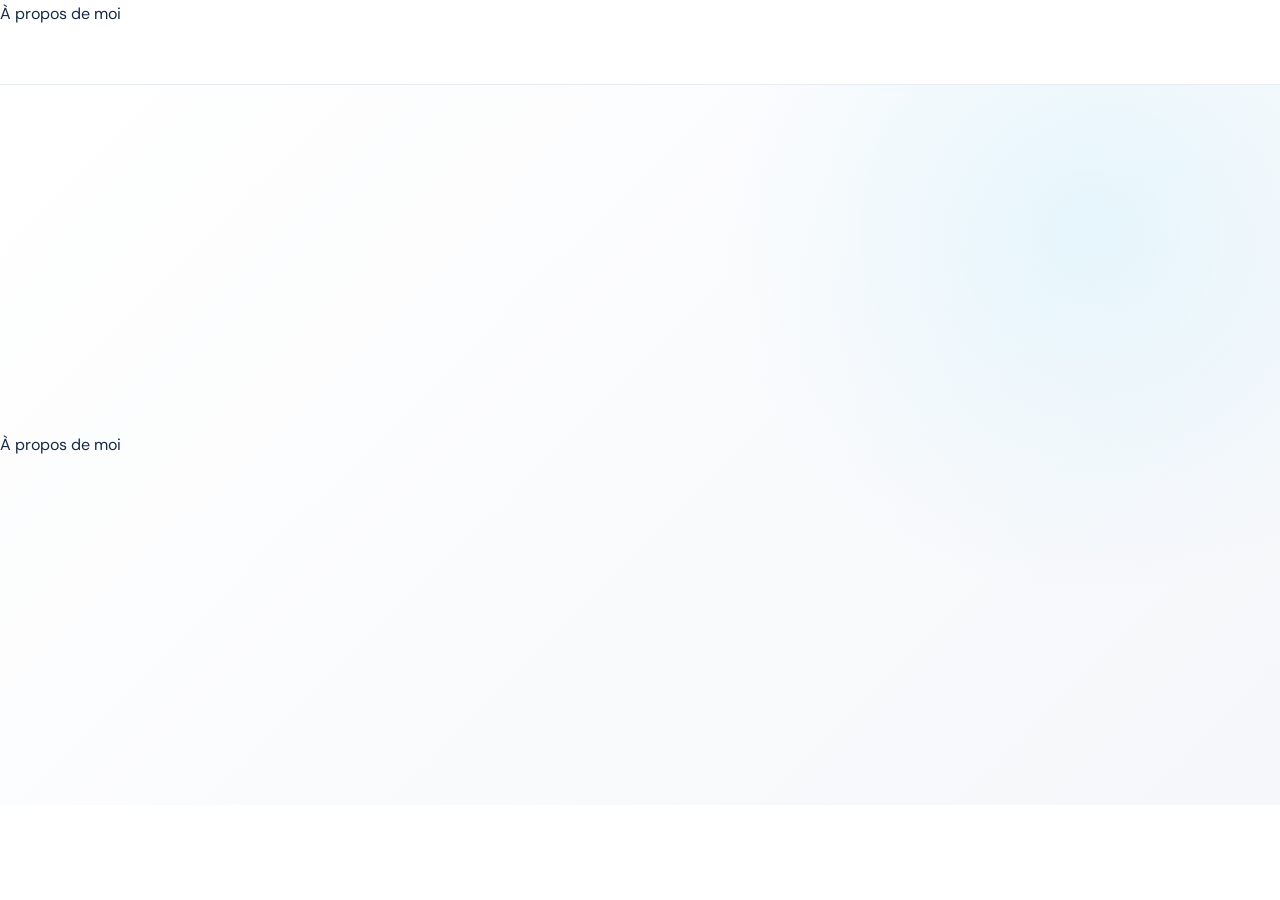
==== commit 158656c5: "Update index.html" ====
--- a/index.html
+++ b/index.html
@@ -36,7 +36,7 @@
          HEADER / NAVIGATION
     ================================== -->
 
-    <header<h2 data-i18n="aboutTitle" class="header" id="header">
+    <header data-i18n="aboutTitle" class="header" id="header">
 
         <div class="container navbar">
 
@@ -118,7 +118,7 @@
          HERO / SECTION D'ACCUEIL
     ================================== -->
 
-    <main <h2 data-i18n="aboutTitle">
+    <main data-i18n="aboutTitle"
 
         <section class="hero" id="accueil">
 
@@ -239,7 +239,7 @@
 
                 <span class="section-label">QUI SUIS-JE ?</span>
 
-                <h2 class="section-title">
+                <h2 data-i18n="aboutTitle" class="section-title">
                     À propos de <span>moi</span>
                 </h2>
 
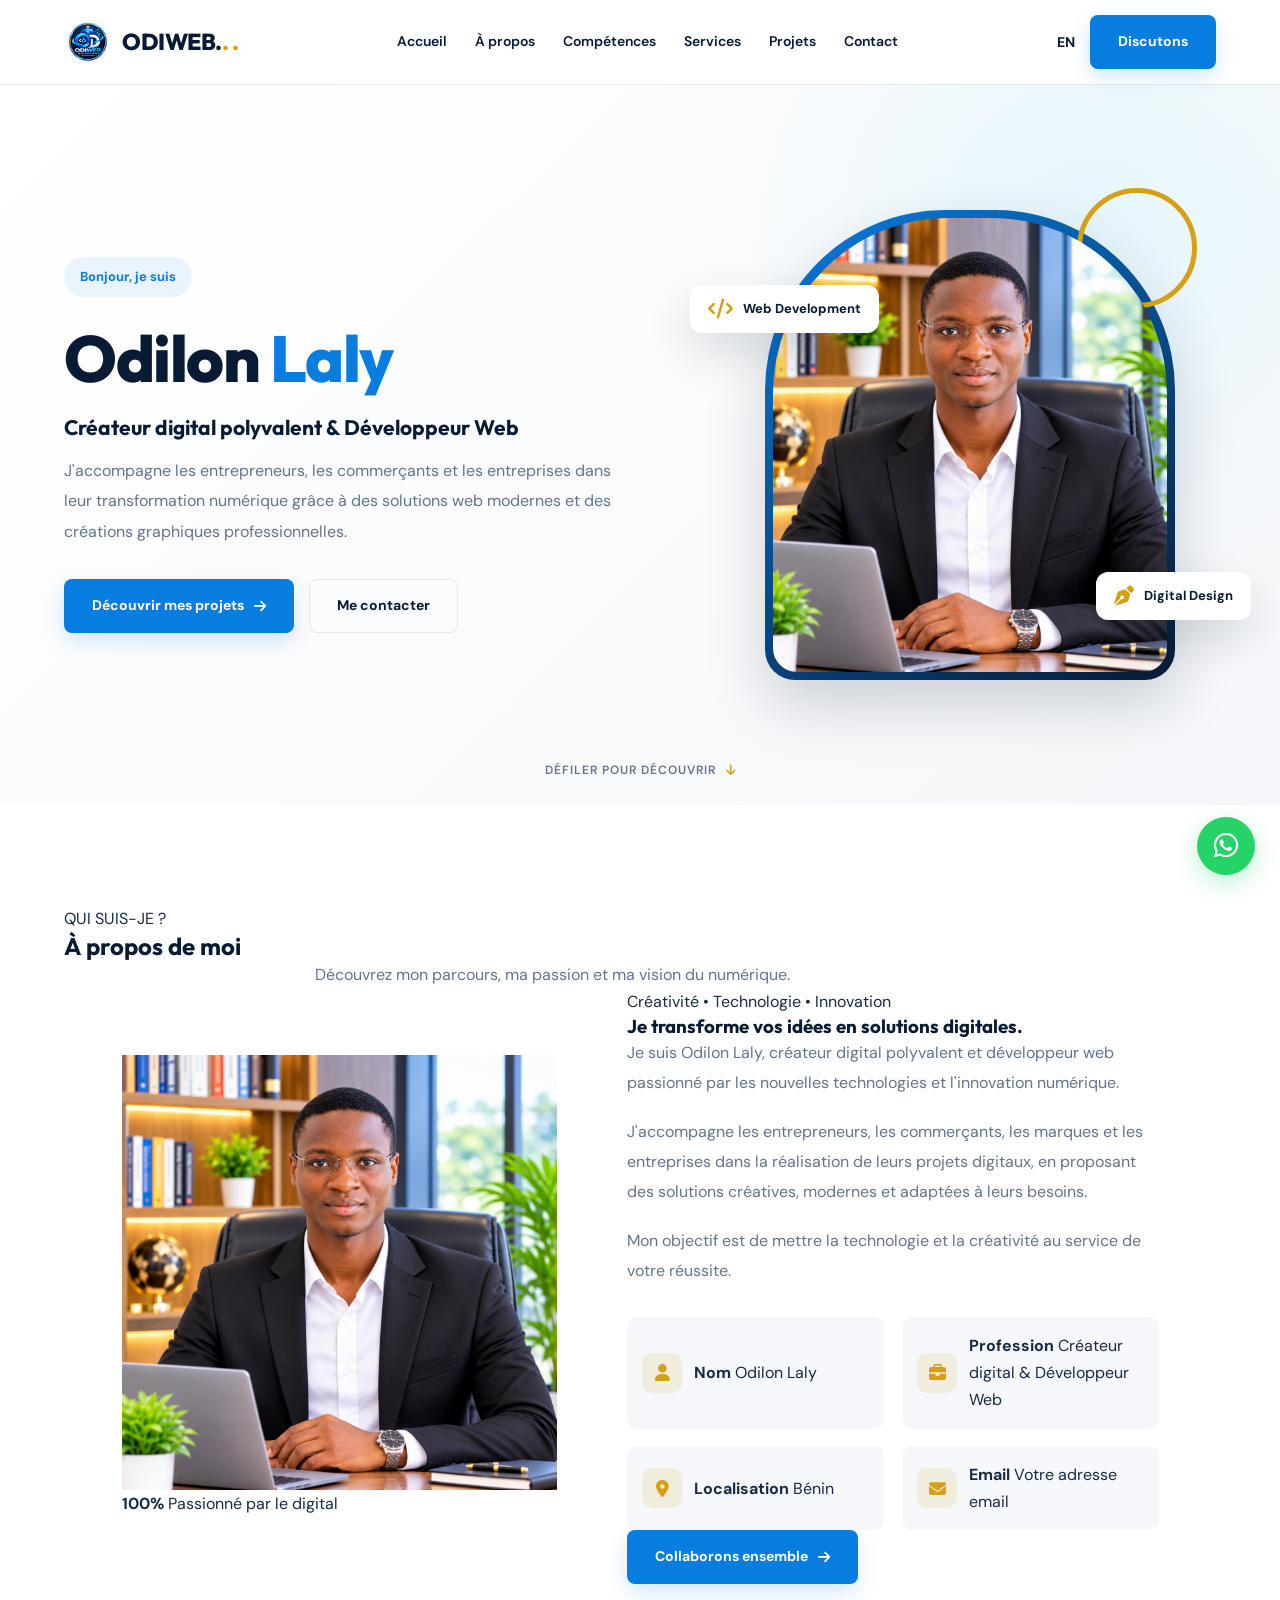
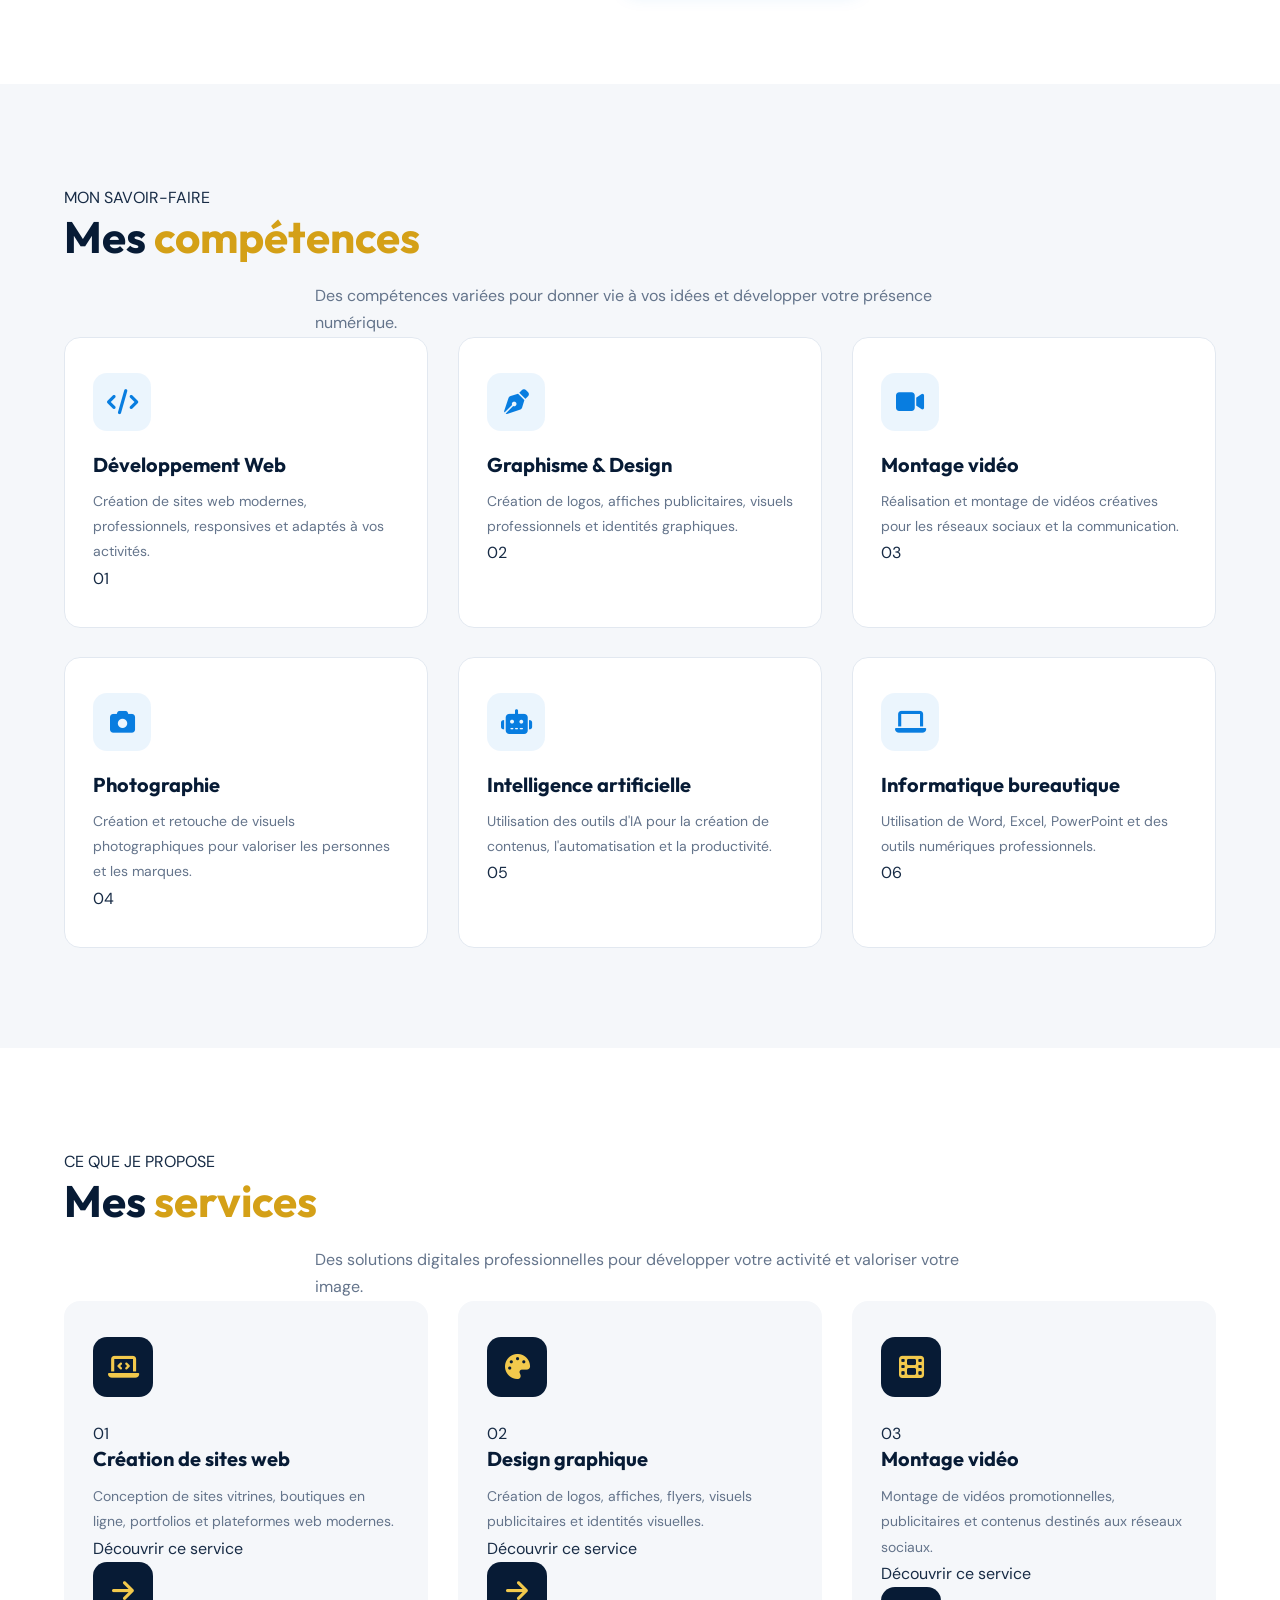
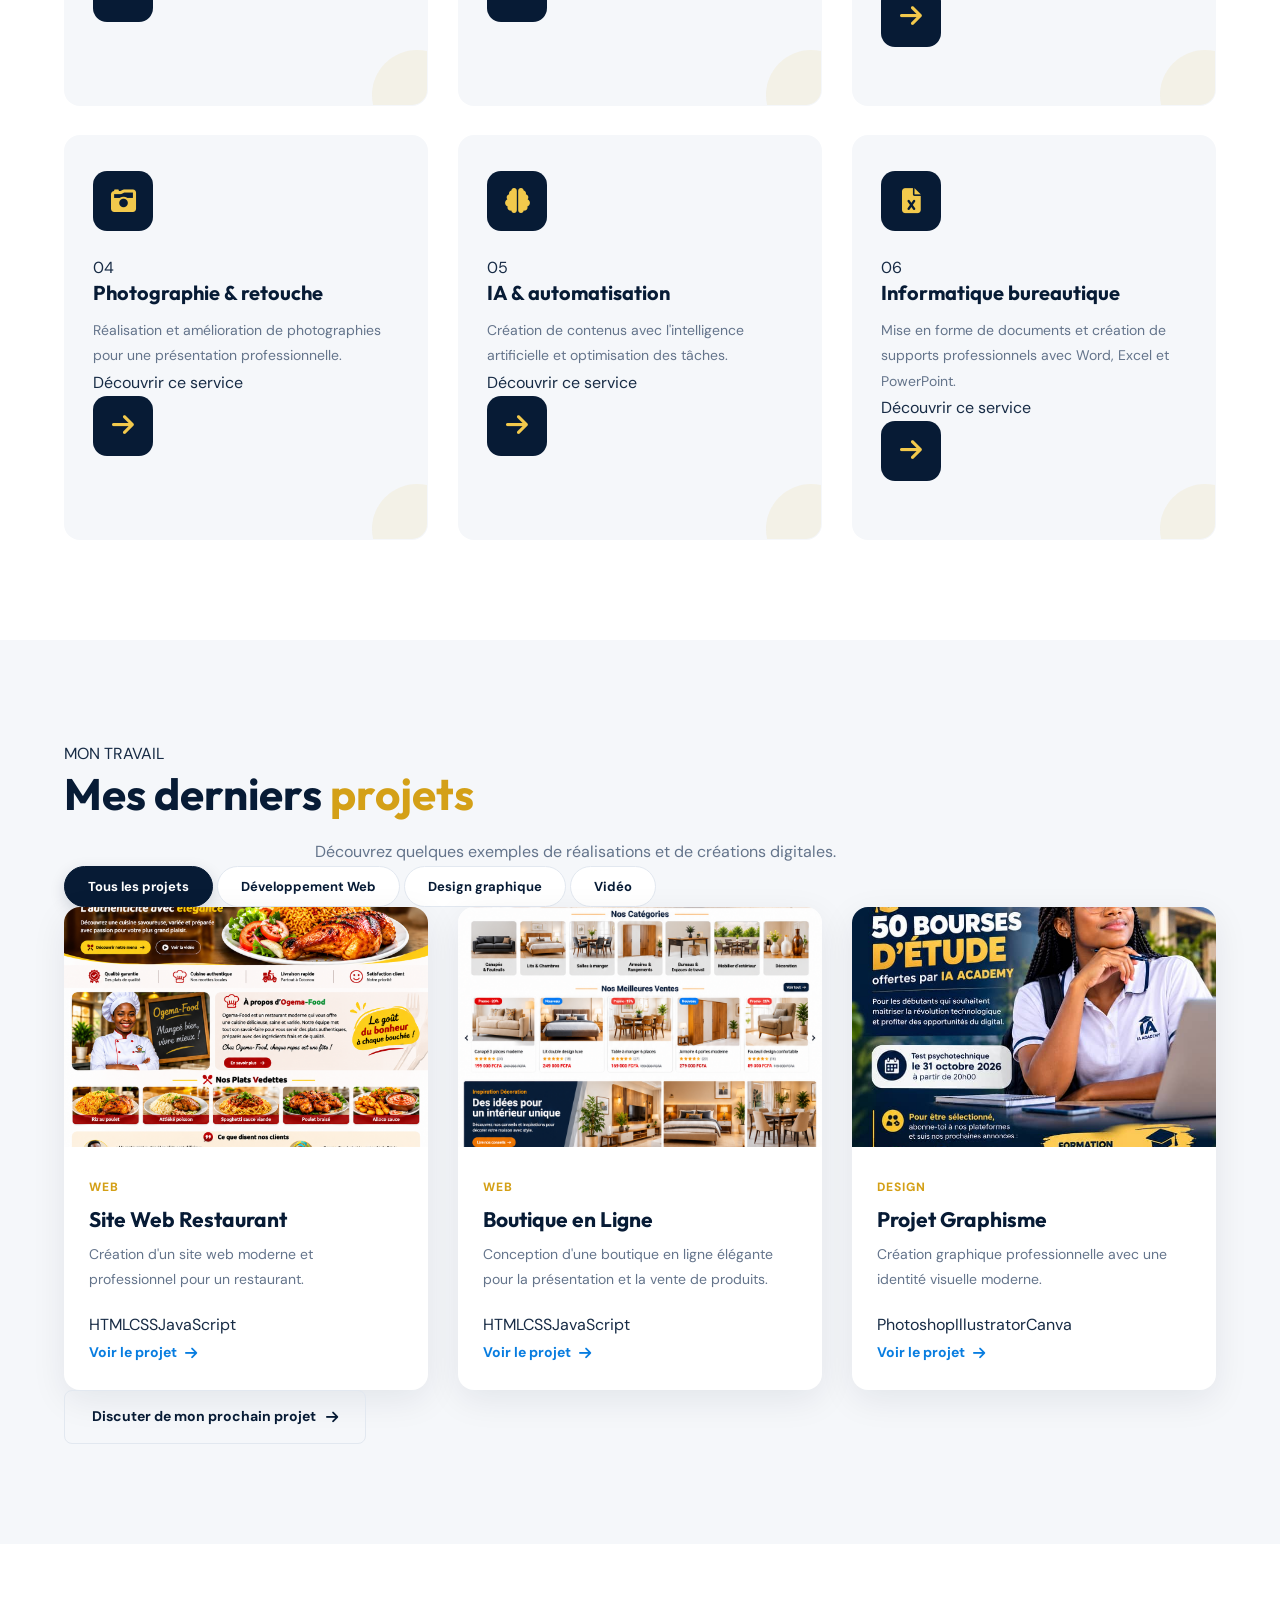
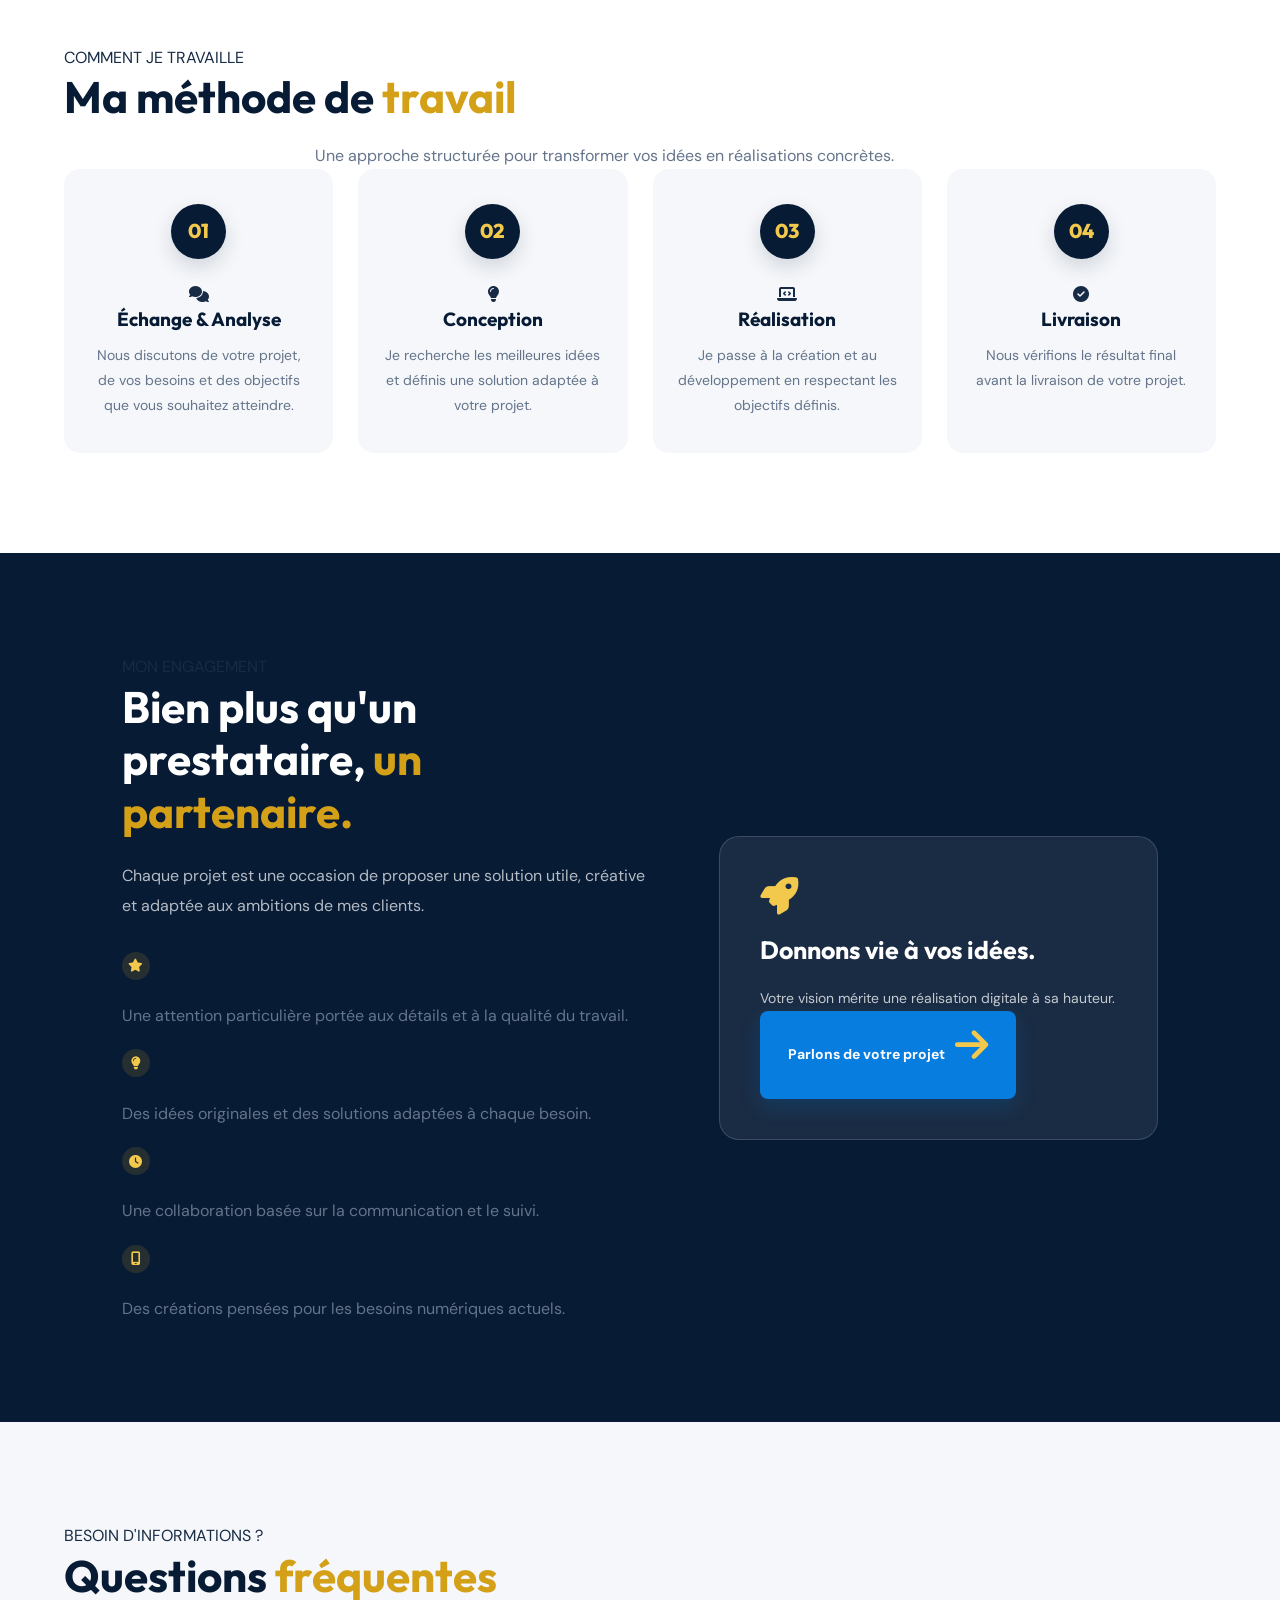
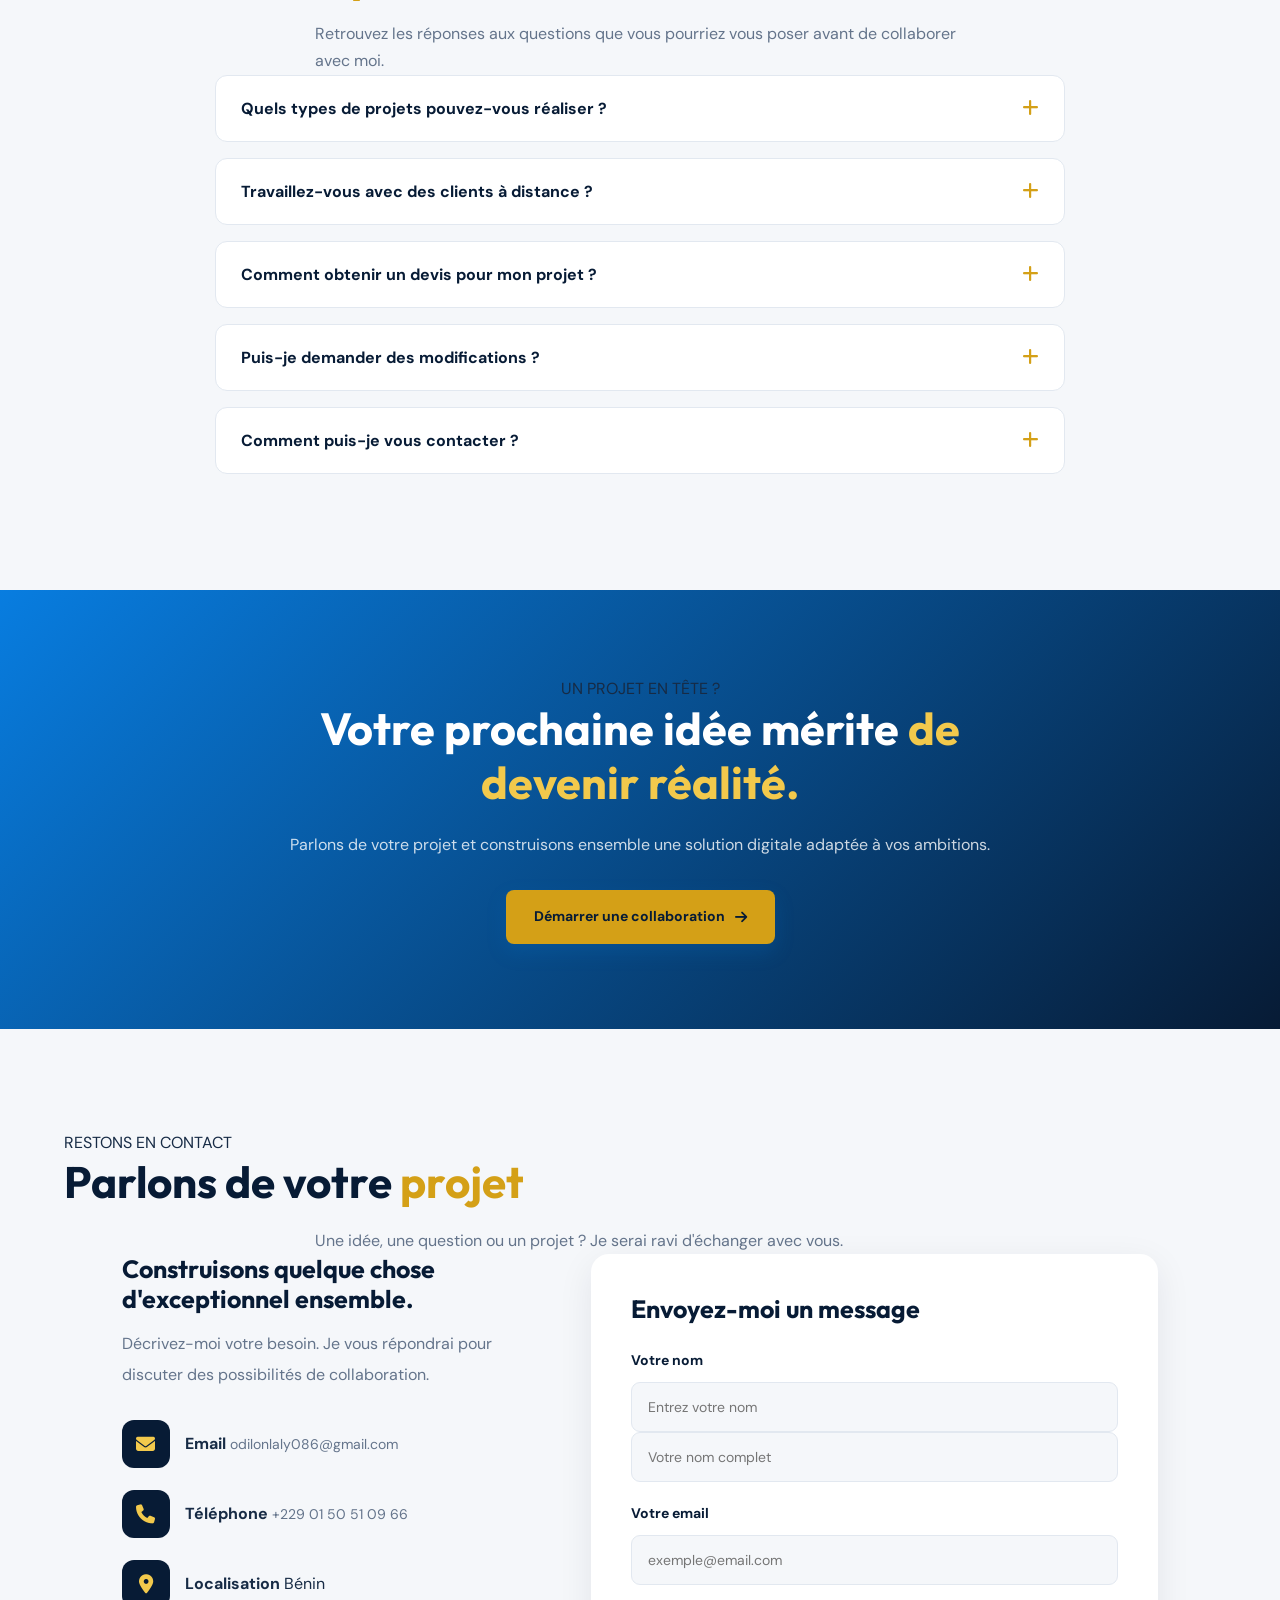
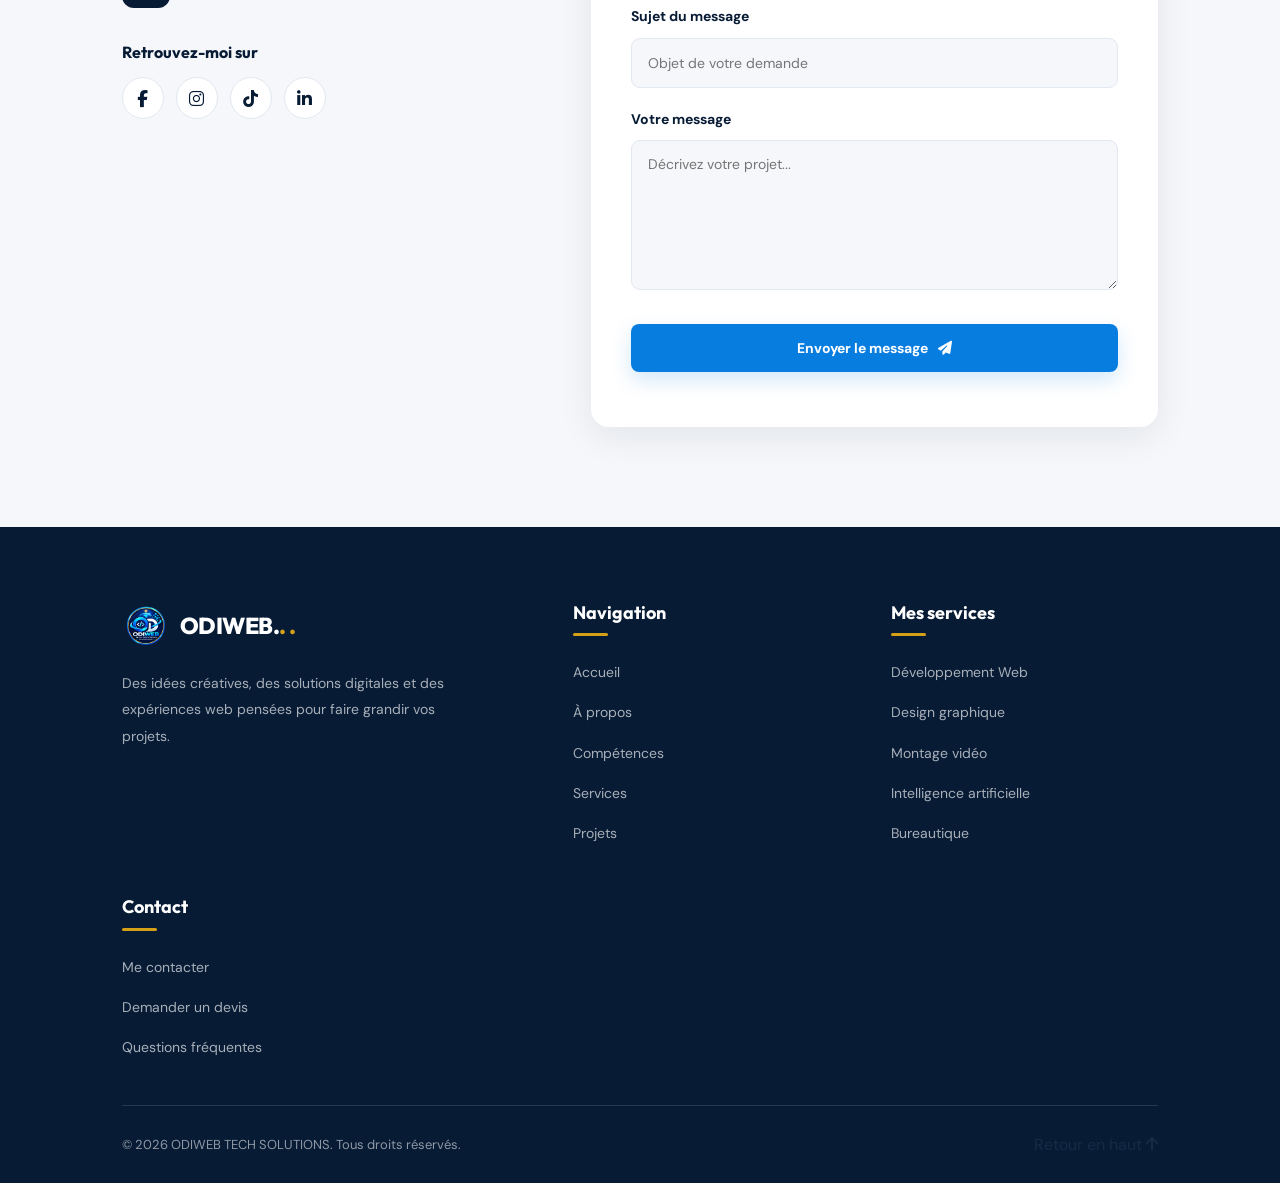
==== commit dae9ac79: "Update index.html" ====
--- a/index.html
+++ b/index.html
@@ -36,7 +36,7 @@
          HEADER / NAVIGATION
     ================================== -->
 
-    <header data-i18n="aboutTitle" class="header" id="header">
+    <header class="header" id="header">
 
         <div class="container navbar">
 
@@ -118,7 +118,7 @@
          HERO / SECTION D'ACCUEIL
     ================================== -->
 
-    <main data-i18n="aboutTitle"
+    <main>
 
         <section class="hero" id="accueil">
 
@@ -239,9 +239,7 @@
 
                 <span class="section-label">QUI SUIS-JE ?</span>
 
-                <h2 data-i18n="aboutTitle" class="section-title">
-                    À propos de <span>moi</span>
-                </h2>
+                <h2 data-i18n="aboutTitle">À propos de moi</h2>
 
                 <p class="section-description">
                     Découvrez mon parcours, ma passion et ma vision
@@ -1373,8 +1371,8 @@
 
                             <div>
                                 <strong>Email</strong>
-                                <a href="mailto:VOTRE-EMAIL@EXEMPLE.COM">
-                                    VOTRE-EMAIL@EXEMPLE.COM
+                                <a href="mailto: odilonlaly086@gmail.com">
+                                    odilonlaly086@gmail.com
                                 </a>
                             </div>
 
@@ -1389,8 +1387,8 @@
 
                             <div>
                                 <strong>Téléphone</strong>
-                                <a href="tel:+229XXXXXXXX">
-                                    +229 XX XX XX XX
+                                <a href="tel:+2290150510966">
+                                    +229 01 50 51 09 66
                                 </a>
                             </div>
 
@@ -1457,6 +1455,13 @@
                                 <label for="contactName">
                                     Votre nom
                                 </label>
+
+<input
+    type="text"
+    id="contactName"
+    data-i18n-placeholder="namePlaceholder"
+    placeholder="Entrez votre nom"
+>
 
                                 <input
                                     type="text"
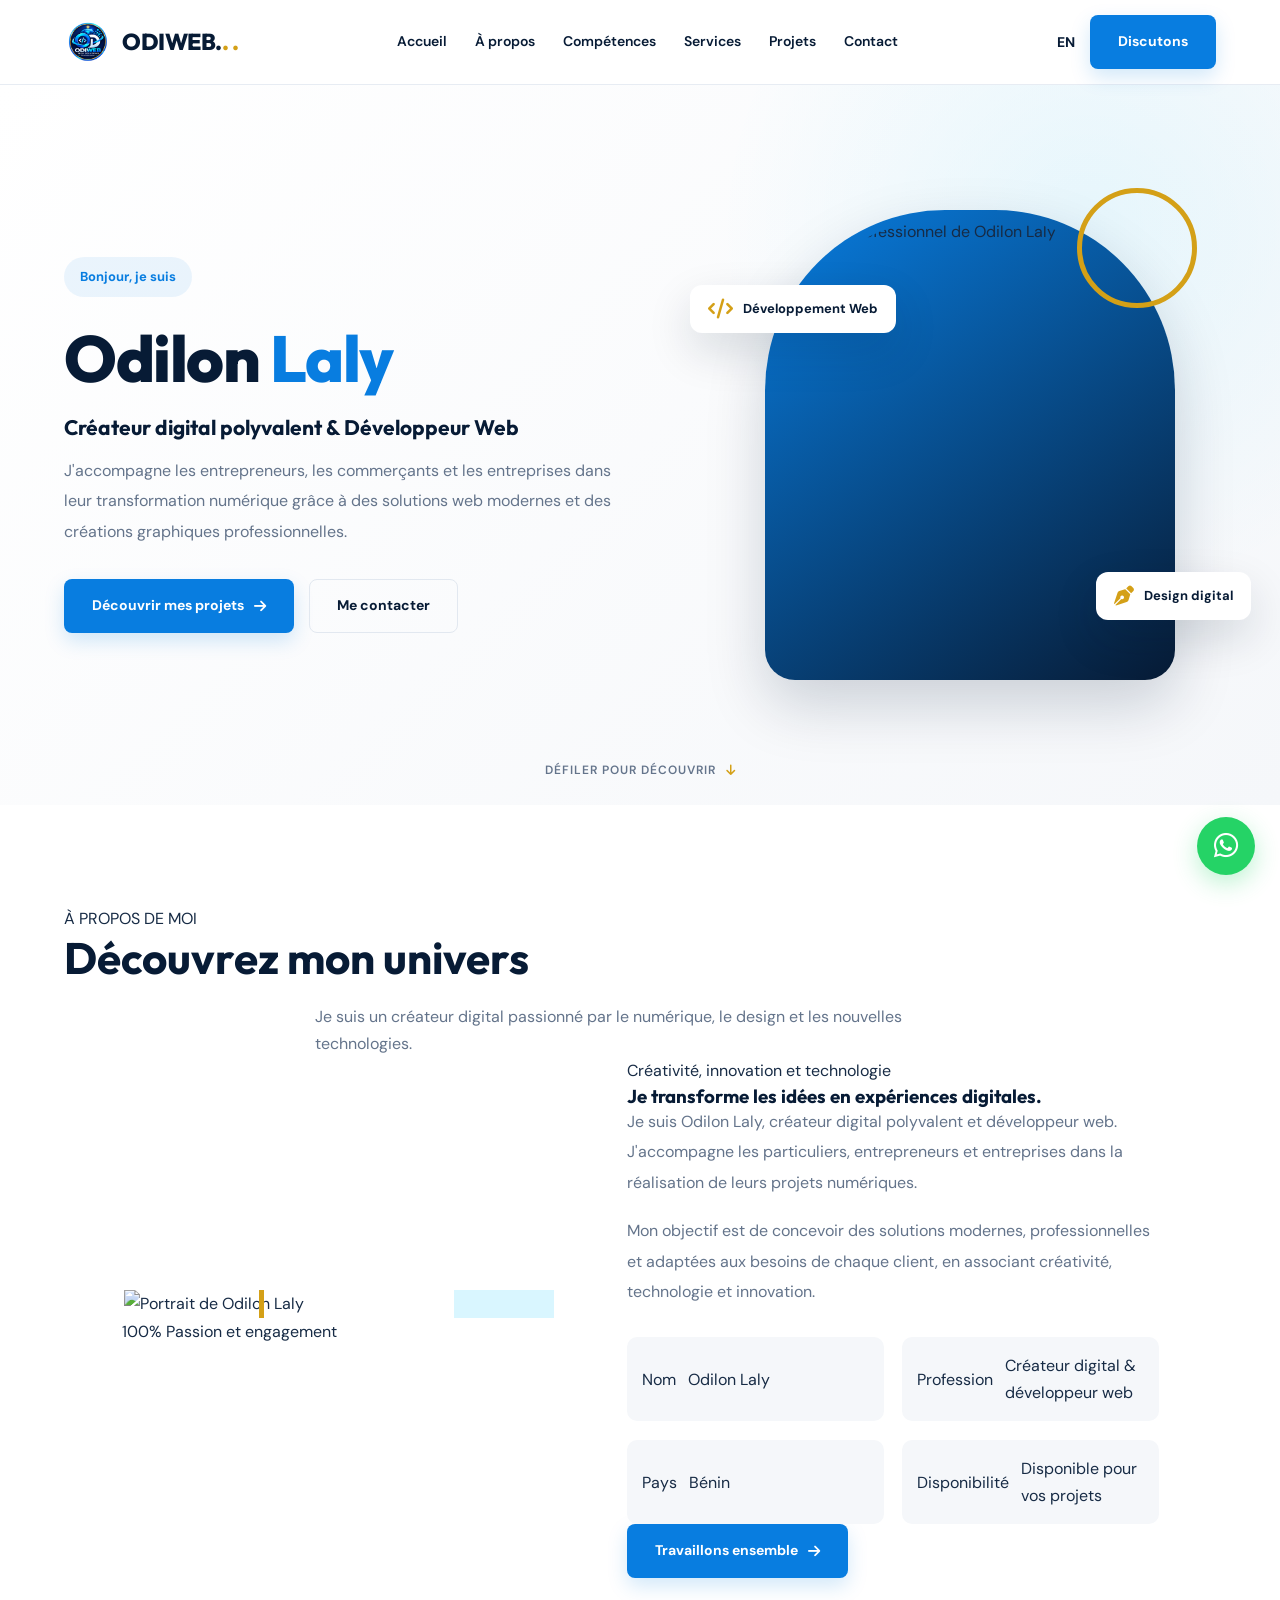
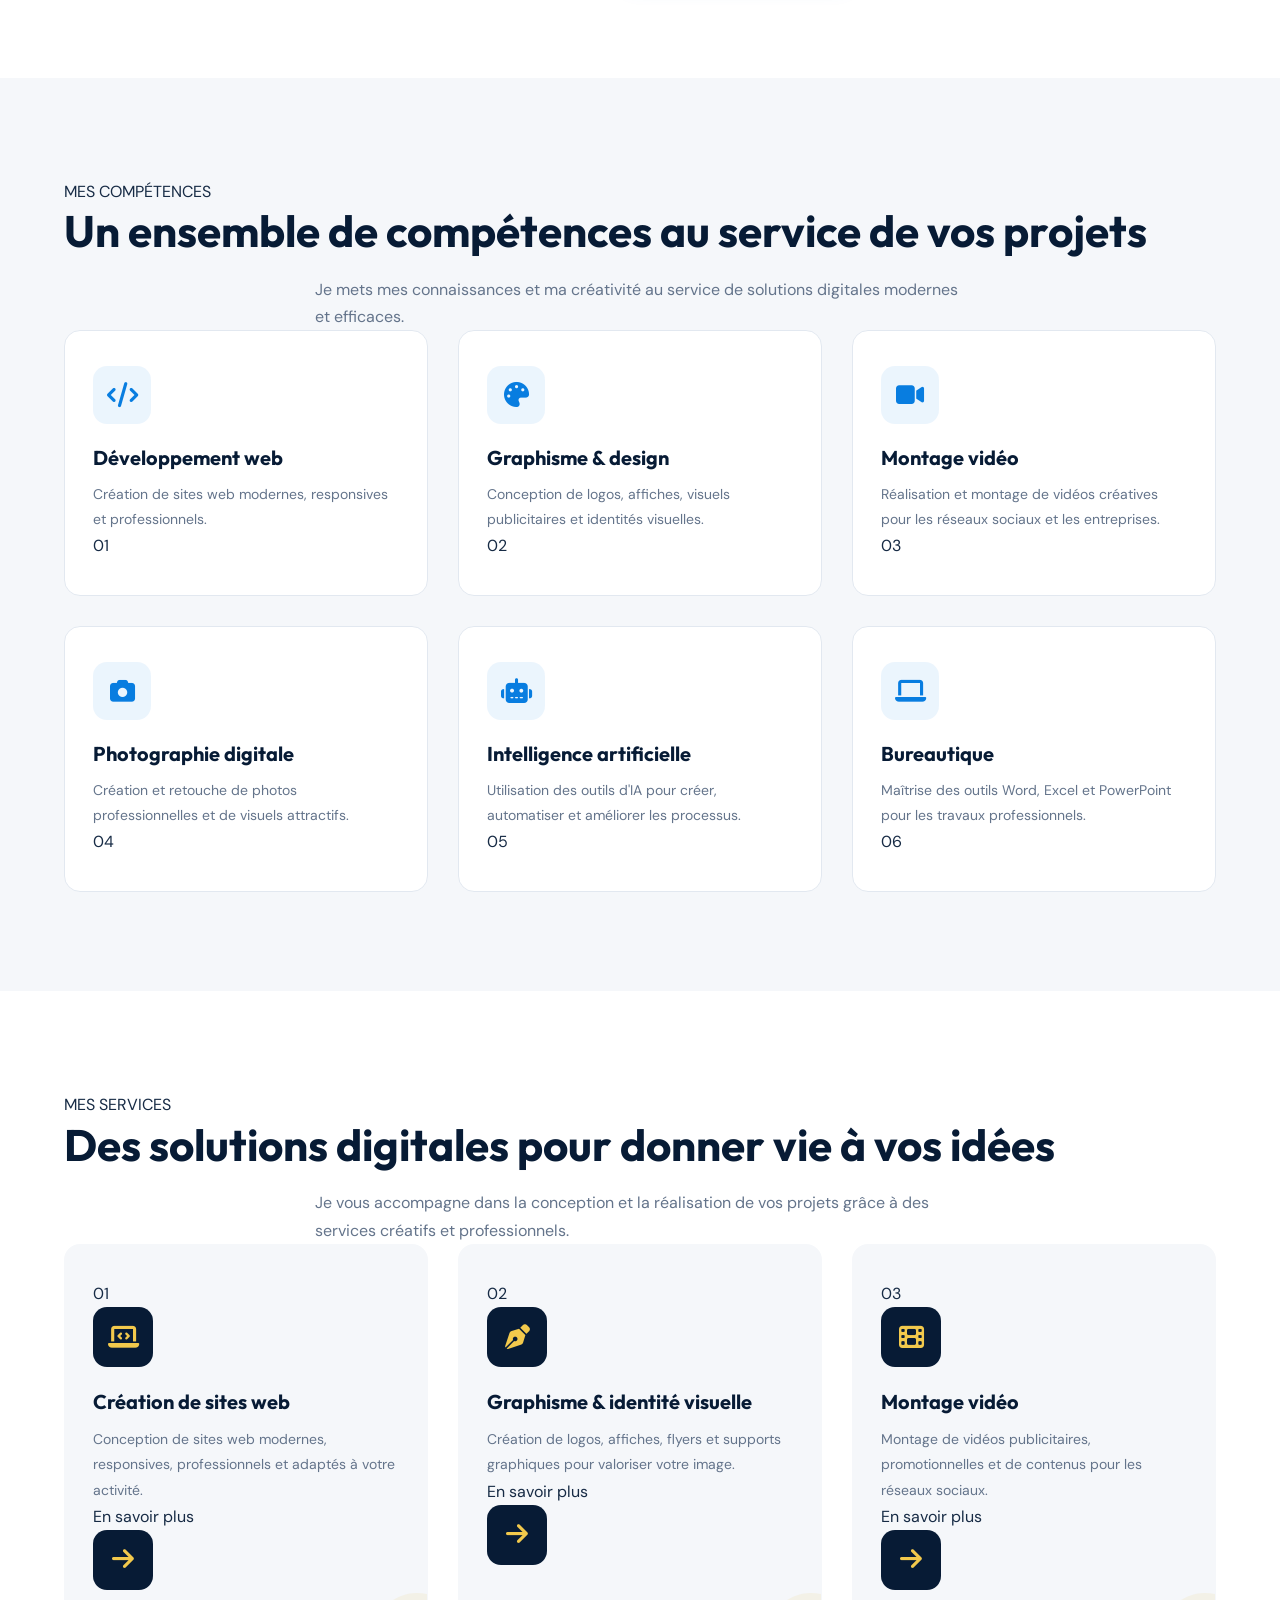
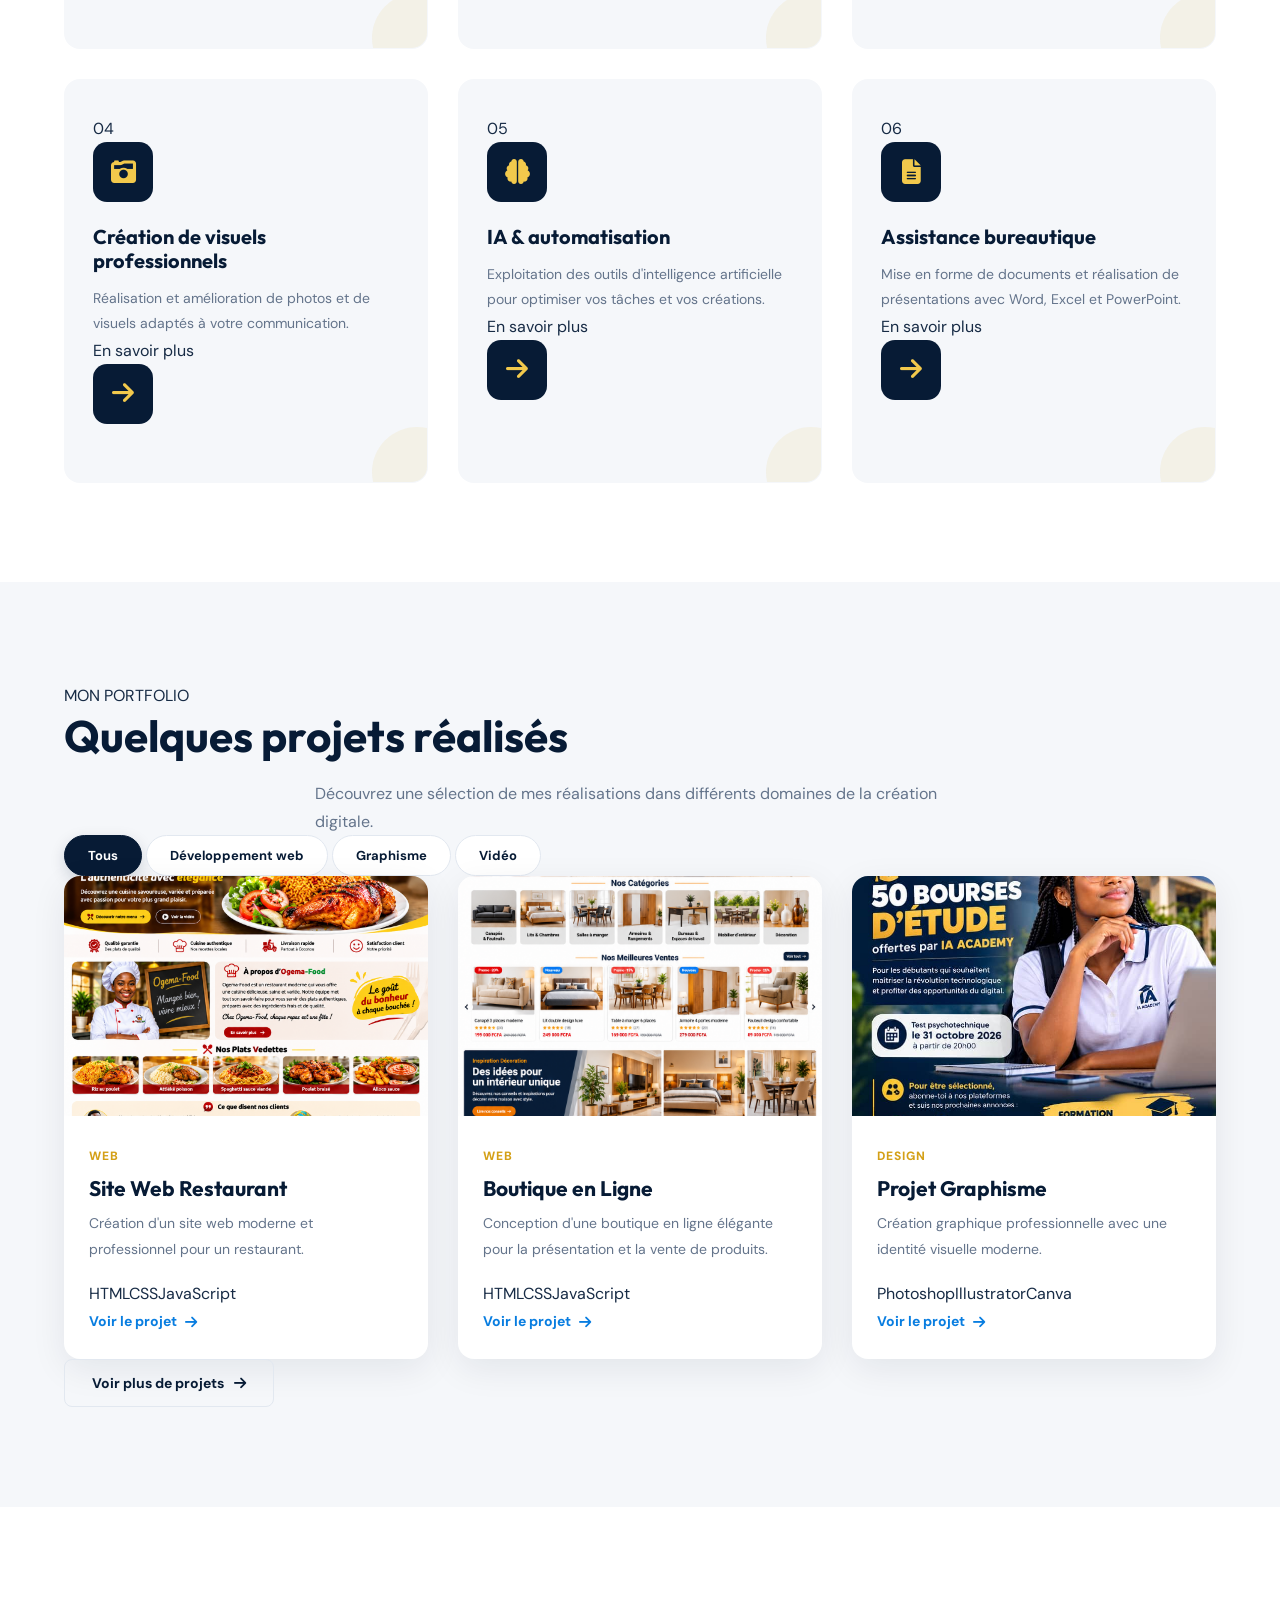
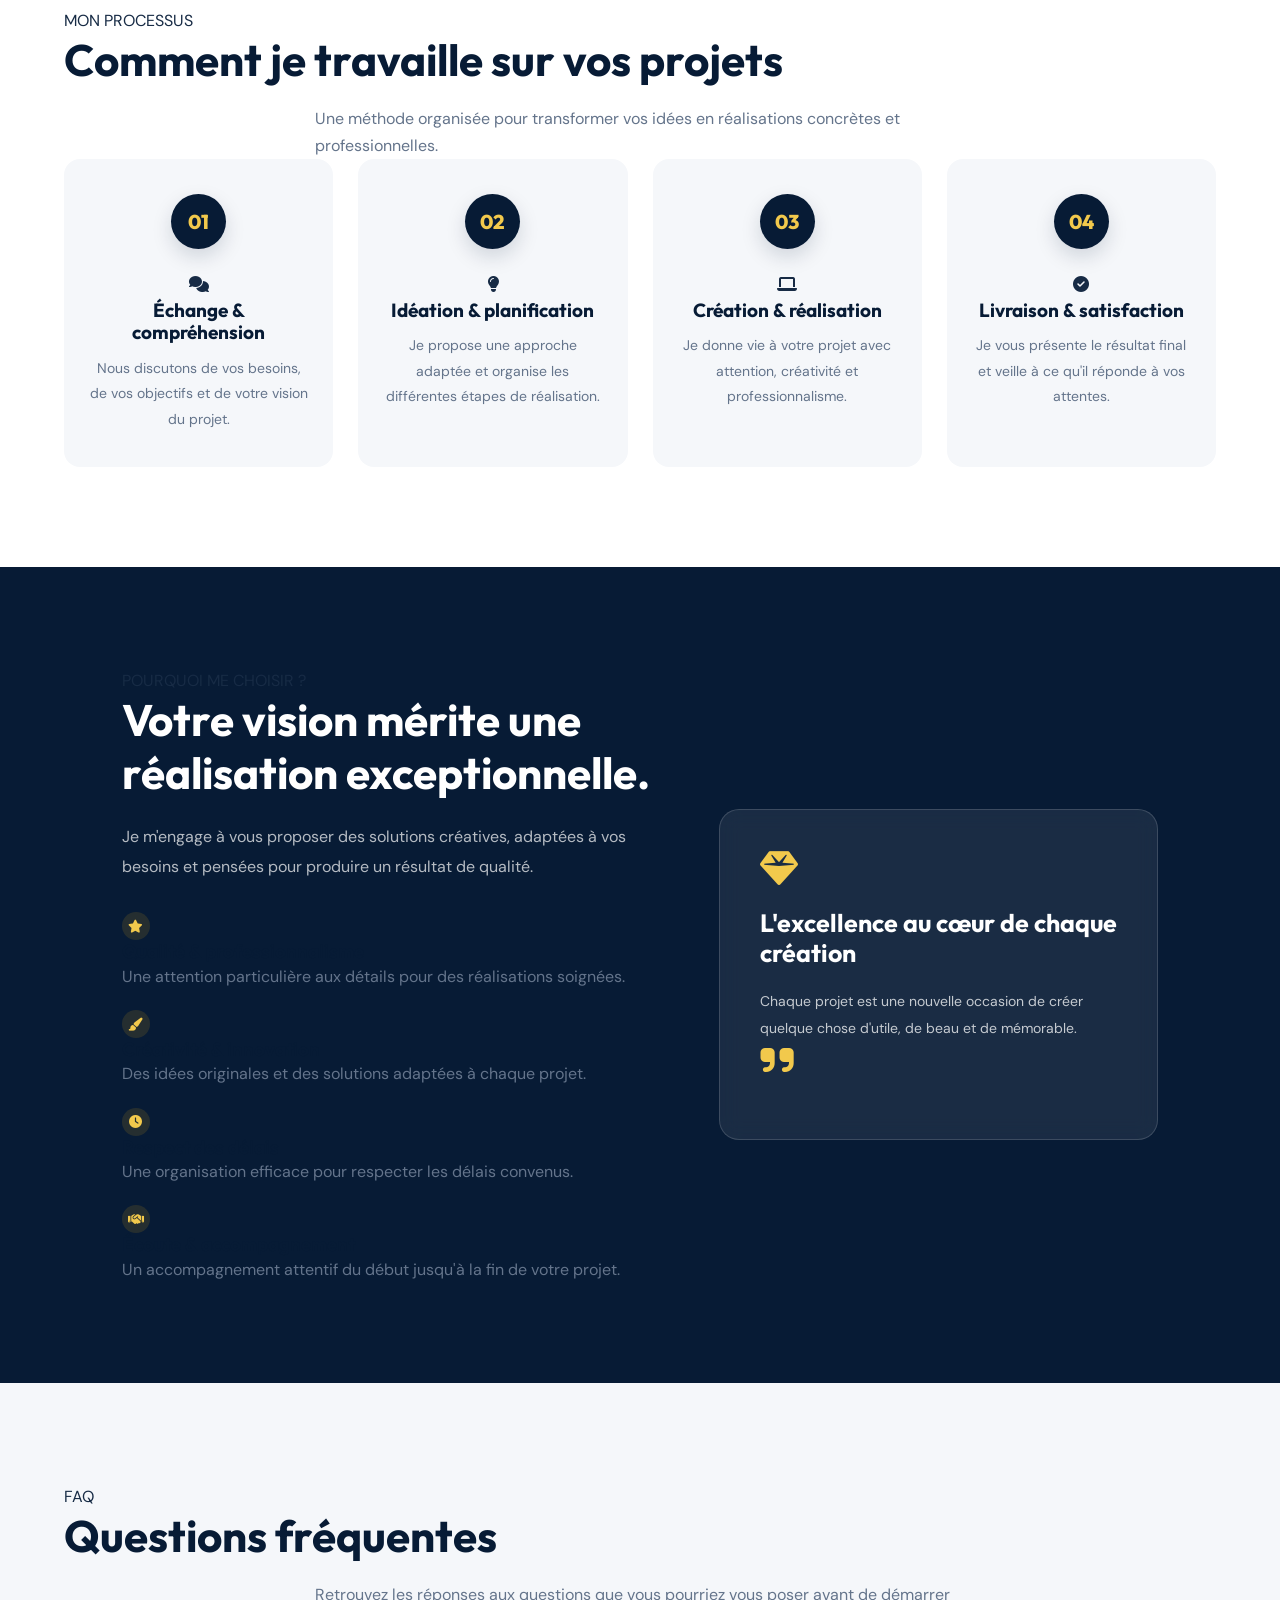
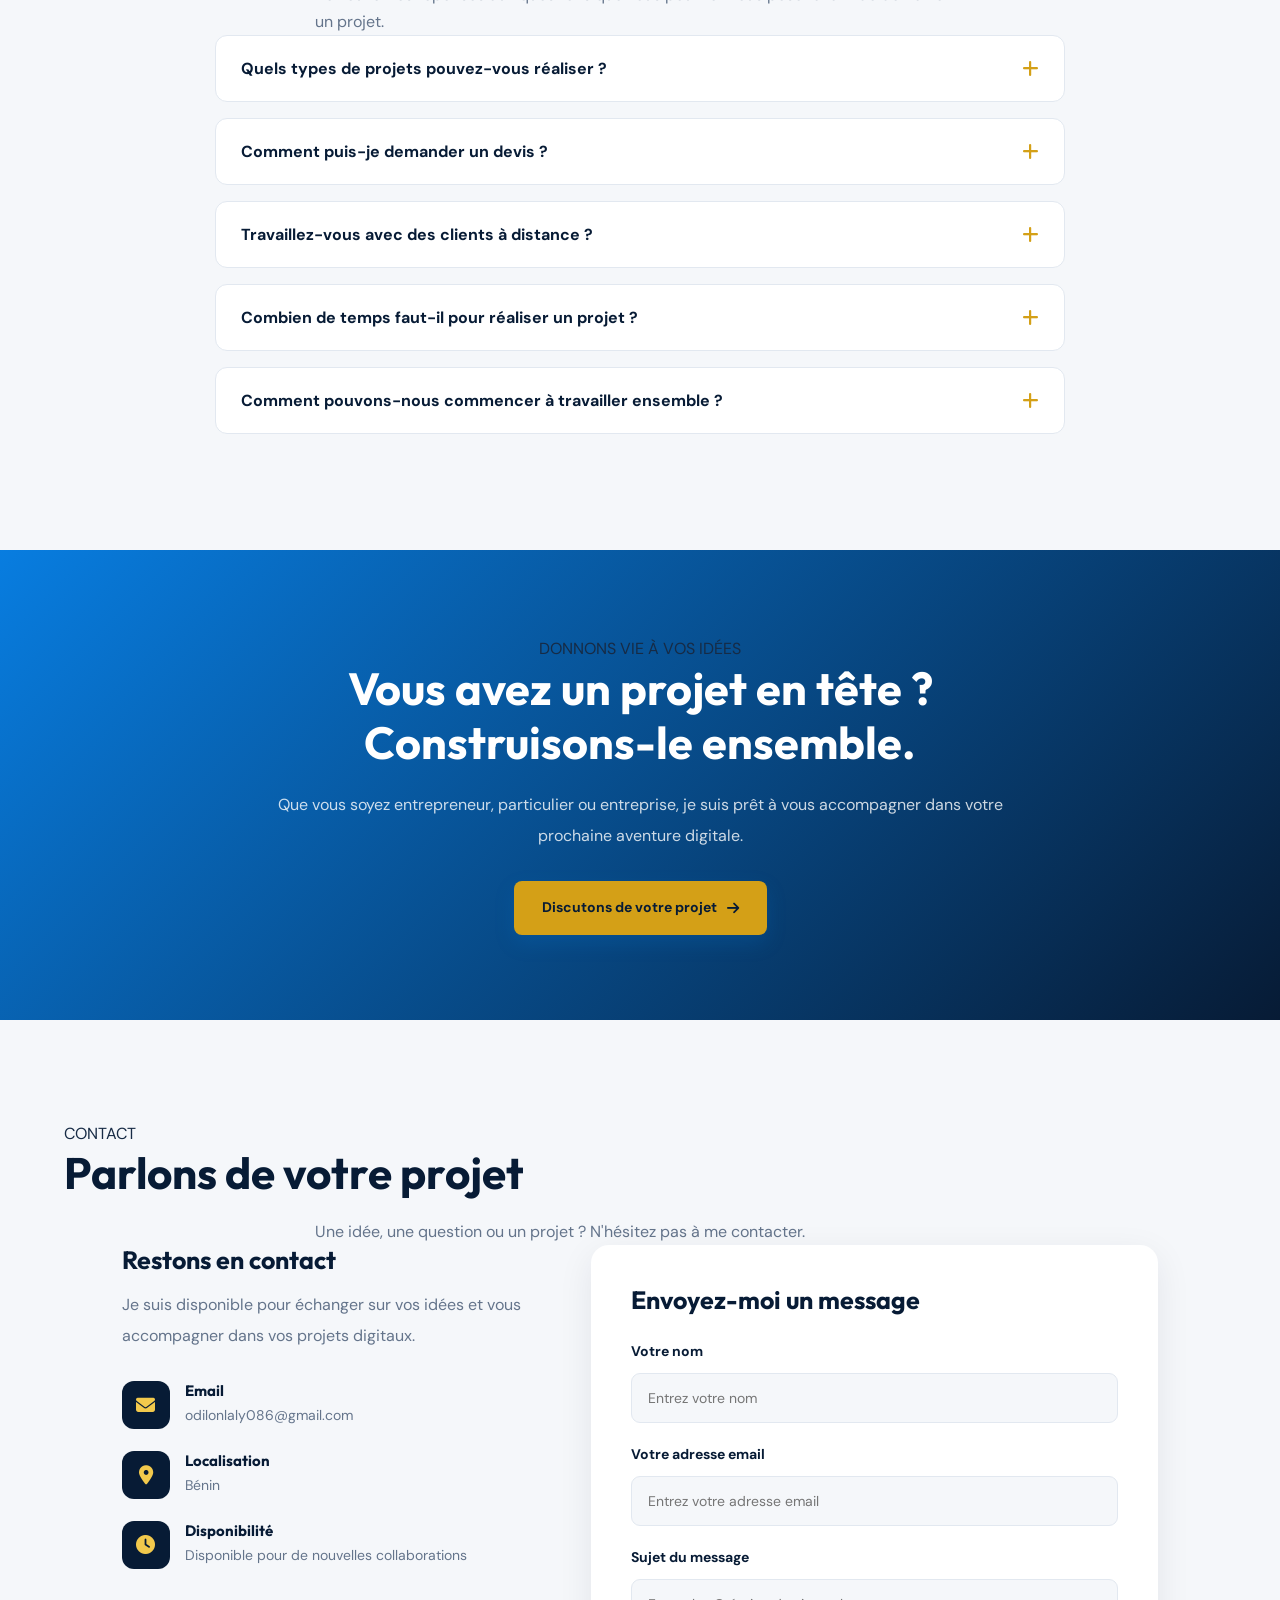
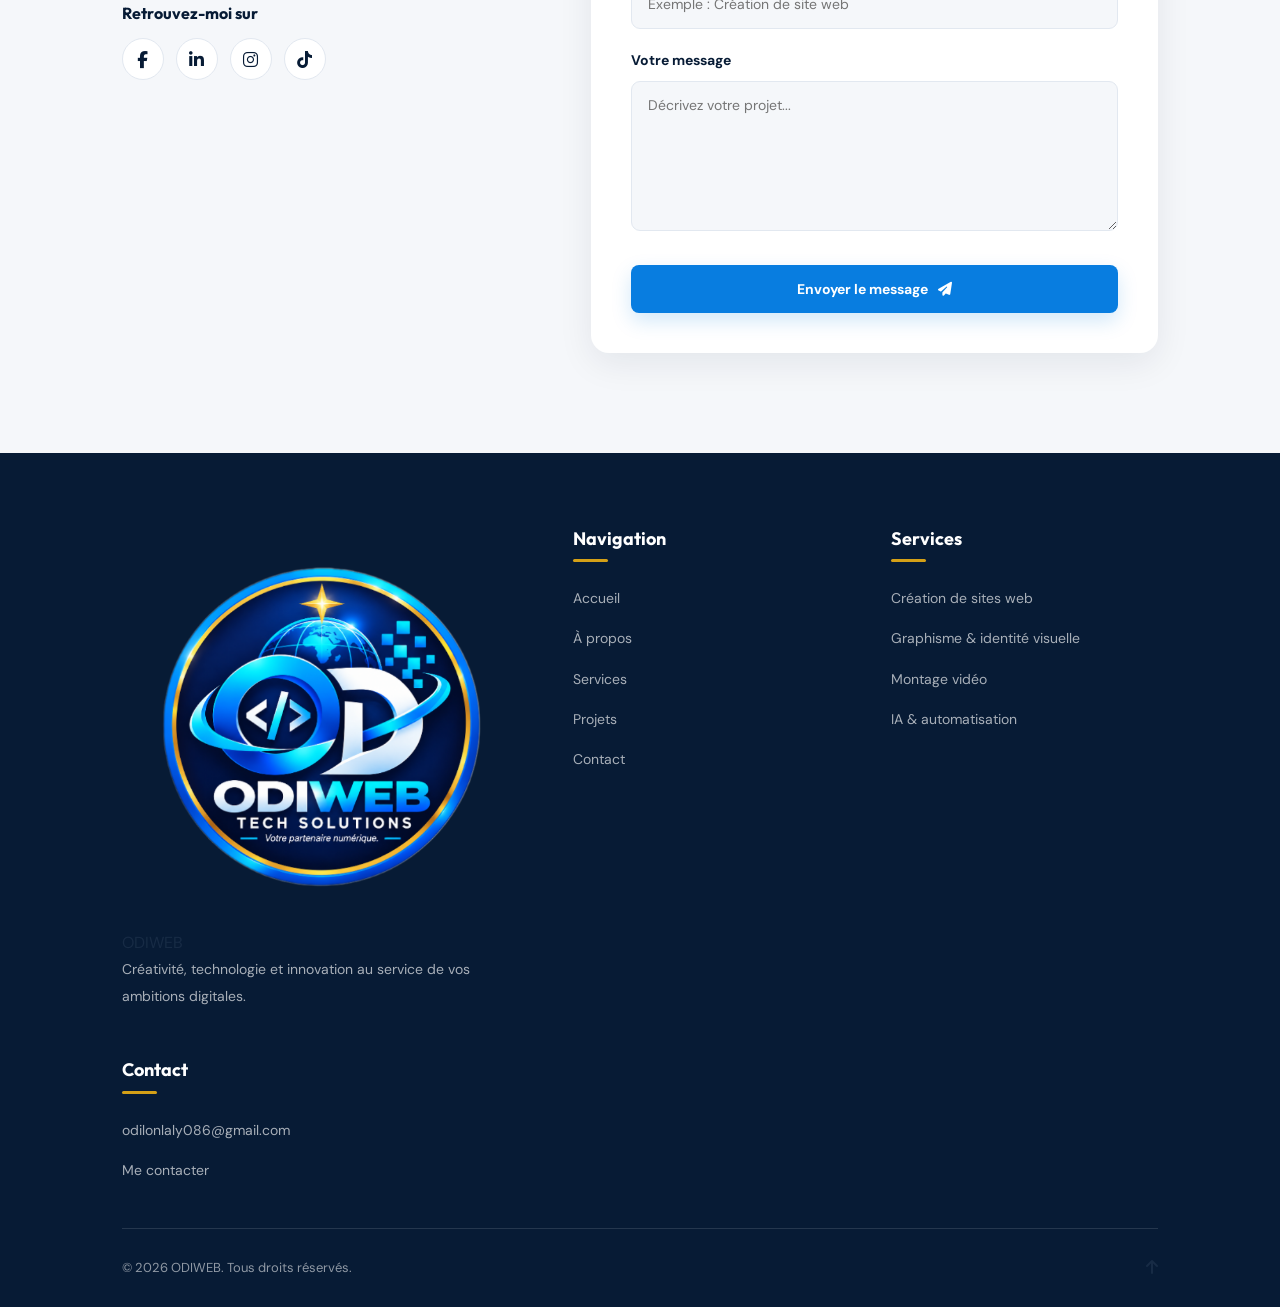
==== commit 1718fb7b: "Update index.html" ====
--- a/index.html
+++ b/index.html
@@ -7,30 +7,44 @@
     <meta charset="UTF-8">
     <meta name="viewport" content="width=device-width, initial-scale=1.0">
 
-    <meta name="description" content="Odilon Laly, créateur digital polyvalent et développeur web. Découvrez mes services, compétences et réalisations.">
+    <meta
+        name="description"
+        content="Odilon Laly, créateur digital polyvalent et développeur web. Découvrez mes services et réalisations."
+        data-i18n-content="meta_description">
 
     <meta name="author" content="Odilon Laly">
-
     <meta name="theme-color" content="#071B35">
 
-    <title>Odilon Laly | ODIWEB TECH SOLUTIONS</title>
+    <title data-i18n="page_title">
+        Odilon Laly | ODIWEB TECH SOLUTIONS
+    </title>
+
 
     <!-- GOOGLE FONTS -->
+
     <link rel="preconnect" href="https://fonts.googleapis.com">
+
     <link rel="preconnect" href="https://fonts.gstatic.com" crossorigin>
 
     <link href="https://fonts.googleapis.com/css2?family=DM+Sans:wght@400;500;600;700;800&family=Outfit:wght@400;500;600;700;800&display=swap" rel="stylesheet">
 
+
     <!-- FONT AWESOME -->
+
     <link rel="stylesheet" href="https://cdnjs.cloudflare.com/ajax/libs/font-awesome/6.7.2/css/all.min.css">
 
+
     <!-- CSS -->
+
     <link rel="stylesheet" href="style.css">
+
     <link rel="stylesheet" href="responsive.css">
 
 </head>
 
+
 <body>
+
 
     <!-- =================================
          HEADER / NAVIGATION
@@ -40,10 +54,15 @@
 
         <div class="container navbar">
 
+
             <!-- LOGO -->
+
             <a href="#accueil" class="logo">
 
-                <img src="logo-odiweb.png" alt="Logo ODIWEB">
+                <img
+                    src="logo-odiweb.png"
+                    alt="Logo ODIWEB"
+                    data-i18n-alt="logo_alt">
 
                 <span>
                     ODIWEB<span class="logo-highlight">.</span>
@@ -51,39 +70,88 @@
 
             </a>
 
+
+
             <!-- NAVIGATION -->
+
             <nav class="nav-menu" id="navMenu">
 
-                <a href="#accueil" class="nav-link active" data-i18n="nav_home">
+                <a
+                    href="#accueil"
+                    class="nav-link active"
+                    data-i18n="nav_home">
+
                     Accueil
+
                 </a>
 
-                <a href="#apropos" class="nav-link" data-i18n="nav_about">
+
+                <a
+                    href="#apropos"
+                    class="nav-link"
+                    data-i18n="nav_about">
+
                     À propos
+
                 </a>
 
-                <a href="#competences" class="nav-link" data-i18n="nav_skills">
+
+                <a
+                    href="#competences"
+                    class="nav-link"
+                    data-i18n="nav_skills">
+
                     Compétences
+
                 </a>
 
-                <a href="#services" class="nav-link" data-i18n="nav_services">
+
+                <a
+                    href="#services"
+                    class="nav-link"
+                    data-i18n="nav_services">
+
                     Services
+
                 </a>
 
-                <a href="#projets" class="nav-link" data-i18n="nav_projects">
+
+                <a
+                    href="#projets"
+                    class="nav-link"
+                    data-i18n="nav_projects">
+
                     Projets
+
                 </a>
 
-                <a href="#contact" class="nav-link" data-i18n="nav_contact">
+
+                <a
+                    href="#contact"
+                    class="nav-link"
+                    data-i18n="nav_contact">
+
                     Contact
+
                 </a>
 
             </nav>
 
-            <!-- ACTIONS -->
+
+
+            <!-- ACTIONS DE NAVIGATION -->
+
             <div class="nav-actions">
 
-                <button class="language-btn" id="languageBtn" type="button">
+
+                <!-- BOUTON DE LANGUE -->
+
+                <button
+                    class="language-btn"
+                    id="languageBtn"
+                    type="button"
+                    aria-label="Changer la langue"
+                    data-i18n-aria-label="language_aria">
 
                     <i class="fa-solid fa-globe"></i>
 
@@ -91,15 +159,29 @@
 
                 </button>
 
-                <a href="#contact" class="btn btn-primary nav-cta" data-i18n="nav_cta">
+
+
+                <!-- BOUTON CONTACT -->
+
+                <a
+                    href="#contact"
+                    class="btn btn-primary nav-cta"
+                    data-i18n="nav_cta">
+
                     Discutons
+
                 </a>
+
+
+
+                <!-- MENU MOBILE -->
 
                 <button
                     class="menu-toggle"
                     id="menuToggle"
                     type="button"
                     aria-label="Ouvrir le menu"
+                    data-i18n-aria-label="menu_open"
                     aria-controls="navMenu"
                     aria-expanded="false">
 
@@ -112,1590 +194,1829 @@
         </div>
 
     </header>
+
+
+
+    <!-- =================================
+         CONTENU PRINCIPAL
+    ================================== -->
+
+    <main>
+
 
 
     <!-- =================================
          HERO / SECTION D'ACCUEIL
     ================================== -->
 
-    <main>
-
-        <section class="hero" id="accueil">
-
-            <div class="container hero-container">
-
-                <!-- TEXTE PRINCIPAL -->
-                <div class="hero-content">
-
-                    <span class="hero-greeting" data-i18n="hero_greeting">
-                        Bonjour, je suis
+    <section class="hero" id="accueil">
+
+        <div class="container hero-container">
+
+
+            <!-- TEXTE PRINCIPAL -->
+
+            <div class="hero-content">
+
+
+                <span
+                    class="hero-greeting"
+                    data-i18n="hero_greeting">
+
+                    Bonjour, je suis
+
+                </span>
+
+
+
+                <h1 class="hero-title">
+
+                    Odilon
+
+                    <span>Laly</span>
+
+                </h1>
+
+
+
+                <h2
+                    class="hero-subtitle"
+                    data-i18n="hero_subtitle">
+
+                    Créateur digital polyvalent
+                    & Développeur Web
+
+                </h2>
+
+
+
+                <p
+                    class="hero-description"
+                    data-i18n="hero_description">
+
+                    J'accompagne les entrepreneurs, les commerçants
+                    et les entreprises dans leur transformation
+                    numérique grâce à des solutions web modernes
+                    et des créations graphiques professionnelles.
+
+                </p>
+
+
+
+                <!-- BOUTONS -->
+
+                <div class="hero-buttons">
+
+
+                    <a href="#projets" class="btn btn-primary">
+
+                        <span data-i18n="hero_button_projects">
+
+                            Découvrir mes projets
+
+                        </span>
+
+                        <i class="fa-solid fa-arrow-right"></i>
+
+                    </a>
+
+
+
+                    <a href="#contact" class="btn btn-outline">
+
+                        <span data-i18n="hero_button_contact">
+
+                            Me contacter
+
+                        </span>
+
+                    </a>
+
+                </div>
+
+            </div>
+
+
+
+
+            <!-- PHOTO DE PROFIL -->
+
+            <div class="hero-visual">
+
+                <div class="hero-image-wrapper">
+
+                    <img
+                        src="odilon-profile.jpg"
+                        alt="Portrait professionnel de Odilon Laly"
+                        data-i18n-alt="hero_image_alt"
+                        class="hero-profile-image">
+
+                </div>
+
+
+
+                <!-- ÉTIQUETTE DÉVELOPPEMENT WEB -->
+
+                <div class="hero-tag hero-tag-web">
+
+                    <i class="fa-solid fa-code"></i>
+
+                    <span data-i18n="hero_tag_web">
+
+                        Développement Web
+
                     </span>
 
-                    <h1 class="hero-title">
-
-                        Odilon
-
-                        <span>Laly</span>
-
-                    </h1>
-
-                    <h2 class="hero-subtitle" data-i18n="hero_subtitle">
-
-                        Créateur digital polyvalent
-                        & Développeur Web
-
-                    </h2>
-
-                    <p class="hero-description" data-i18n="hero_description">
-
-                        J'accompagne les entrepreneurs, les commerçants
-                        et les entreprises dans leur transformation
-                        numérique grâce à des solutions web modernes
-                        et des créations graphiques professionnelles.
-
+                </div>
+
+
+
+                <!-- ÉTIQUETTE DESIGN DIGITAL -->
+
+                <div class="hero-tag hero-tag-design">
+
+                    <i class="fa-solid fa-pen-nib"></i>
+
+                    <span data-i18n="hero_tag_design">
+
+                        Design digital
+
+                    </span>
+
+                </div>
+
+            </div>
+
+        </div>
+
+
+
+
+        <!-- INDICATEUR DE DÉFILEMENT -->
+
+        <a href="#apropos" class="scroll-indicator">
+
+            <span data-i18n="hero_scroll">
+
+                Défiler pour découvrir
+
+            </span>
+
+            <i class="fa-solid fa-arrow-down"></i>
+
+        </a>
+
+    </section>
+
+<!-- ========================================
+     SECTION 2 : À PROPOS DE MOI
+======================================== -->
+
+<section class="about section" id="apropos">
+
+    <div class="container">
+
+        <div class="section-heading">
+
+            <span class="section-label" data-i18n="about_label">
+                À PROPOS DE MOI
+            </span>
+
+            <h2 class="section-title" data-i18n="about_title">
+                Découvrez mon univers
+            </h2>
+
+            <p class="section-description" data-i18n="about_description">
+                Je suis un créateur digital passionné par le numérique,
+                le design et les nouvelles technologies.
+            </p>
+
+        </div>
+
+        <div class="about-container">
+
+            <!-- Image et expérience -->
+
+            <div class="about-visual">
+
+                <div class="about-image-wrapper">
+
+                    <img
+                        src="odilon-profile.jpg"
+                        alt="Portrait de Odilon Laly"
+                        data-i18n-alt="about_image_alt"
+                        class="about-image"
+                        loading="lazy"
+                    >
+
+                    <div class="about-experience">
+
+                        <span class="experience-number">100%</span>
+
+                        <span class="experience-text" data-i18n="about_experience">
+                            Passion et engagement
+                        </span>
+
+                    </div>
+
+                </div>
+
+            </div>
+
+            <!-- Présentation -->
+
+            <div class="about-content">
+
+                <span class="about-subtitle" data-i18n="about_subtitle">
+                    Créativité, innovation et technologie
+                </span>
+
+                <h3 class="about-heading" data-i18n="about_heading">
+                    Je transforme les idées en expériences digitales.
+                </h3>
+
+                <p class="about-text" data-i18n="about_text_1">
+                    Je suis Odilon Laly, créateur digital polyvalent et
+                    développeur web. J'accompagne les particuliers,
+                    entrepreneurs et entreprises dans la réalisation
+                    de leurs projets numériques.
+                </p>
+
+                <p class="about-text" data-i18n="about_text_2">
+                    Mon objectif est de concevoir des solutions modernes,
+                    professionnelles et adaptées aux besoins de chaque client,
+                    en associant créativité, technologie et innovation.
+                </p>
+
+                <!-- Informations personnelles -->
+
+                <div class="about-infos">
+
+                    <div class="about-info-item">
+
+                        <span class="info-label" data-i18n="about_info_name">
+                            Nom
+                        </span>
+
+                        <span class="info-value">
+                            Odilon Laly
+                        </span>
+
+                    </div>
+
+                    <div class="about-info-item">
+
+                        <span class="info-label" data-i18n="about_info_profession">
+                            Profession
+                        </span>
+
+                        <span class="info-value" data-i18n="about_profession_value">
+                            Créateur digital & développeur web
+                        </span>
+
+                    </div>
+
+                    <div class="about-info-item">
+
+                        <span class="info-label" data-i18n="about_info_country">
+                            Pays
+                        </span>
+
+                        <span class="info-value" data-i18n="about_country_value">
+                            Bénin
+                        </span>
+
+                    </div>
+
+                    <div class="about-info-item">
+
+                        <span class="info-label" data-i18n="about_info_availability">
+                            Disponibilité
+                        </span>
+
+                        <span class="info-value availability" data-i18n="about_availability_value">
+                            Disponible pour vos projets
+                        </span>
+
+                    </div>
+
+                </div>
+
+                <a href="#contact" class="btn btn-primary">
+
+                    <span data-i18n="about_button">
+                        Travaillons ensemble
+                    </span>
+
+                    <i class="fas fa-arrow-right"></i>
+
+                </a>
+
+            </div>
+
+        </div>
+
+    </div>
+
+</section>
+
+
+<!-- ========================================
+     SECTION 3 : MES COMPÉTENCES
+======================================== -->
+
+<section class="skills section" id="competences">
+
+    <div class="container">
+
+        <div class="section-heading">
+
+            <span class="section-label" data-i18n="skills_label">
+                MES COMPÉTENCES
+            </span>
+
+            <h2 class="section-title" data-i18n="skills_title">
+                Un ensemble de compétences au service de vos projets
+            </h2>
+
+            <p class="section-description" data-i18n="skills_description">
+                Je mets mes connaissances et ma créativité au service
+                de solutions digitales modernes et efficaces.
+            </p>
+
+        </div>
+
+        <div class="skills-grid">
+
+            <!-- Compétence 1 -->
+
+            <div class="skill-card">
+
+                <div class="skill-icon">
+                    <i class="fas fa-code"></i>
+                </div>
+
+                <h3 data-i18n="skill_web_title">
+                    Développement web
+                </h3>
+
+                <p data-i18n="skill_web_description">
+                    Création de sites web modernes, responsives
+                    et professionnels.
+                </p>
+
+                <span class="skill-number">01</span>
+
+            </div>
+
+
+            <!-- Compétence 2 -->
+
+            <div class="skill-card">
+
+                <div class="skill-icon">
+                    <i class="fas fa-palette"></i>
+                </div>
+
+                <h3 data-i18n="skill_design_title">
+                    Graphisme & design
+                </h3>
+
+                <p data-i18n="skill_design_description">
+                    Conception de logos, affiches, visuels publicitaires
+                    et identités visuelles.
+                </p>
+
+                <span class="skill-number">02</span>
+
+            </div>
+
+
+            <!-- Compétence 3 -->
+
+            <div class="skill-card">
+
+                <div class="skill-icon">
+                    <i class="fas fa-video"></i>
+                </div>
+
+                <h3 data-i18n="skill_video_title">
+                    Montage vidéo
+                </h3>
+
+                <p data-i18n="skill_video_description">
+                    Réalisation et montage de vidéos créatives
+                    pour les réseaux sociaux et les entreprises.
+                </p>
+
+                <span class="skill-number">03</span>
+
+            </div>
+
+
+            <!-- Compétence 4 -->
+
+            <div class="skill-card">
+
+                <div class="skill-icon">
+                    <i class="fas fa-camera"></i>
+                </div>
+
+                <h3 data-i18n="skill_photo_title">
+                    Photographie digitale
+                </h3>
+
+                <p data-i18n="skill_photo_description">
+                    Création et retouche de photos professionnelles
+                    et de visuels attractifs.
+                </p>
+
+                <span class="skill-number">04</span>
+
+            </div>
+
+
+            <!-- Compétence 5 -->
+
+            <div class="skill-card">
+
+                <div class="skill-icon">
+                    <i class="fas fa-robot"></i>
+                </div>
+
+                <h3 data-i18n="skill_ai_title">
+                    Intelligence artificielle
+                </h3>
+
+                <p data-i18n="skill_ai_description">
+                    Utilisation des outils d'IA pour créer,
+                    automatiser et améliorer les processus.
+                </p>
+
+                <span class="skill-number">05</span>
+
+            </div>
+
+
+            <!-- Compétence 6 -->
+
+            <div class="skill-card">
+
+                <div class="skill-icon">
+                    <i class="fas fa-laptop"></i>
+                </div>
+
+                <h3 data-i18n="skill_office_title">
+                    Bureautique
+                </h3>
+
+                <p data-i18n="skill_office_description">
+                    Maîtrise des outils Word, Excel et PowerPoint
+                    pour les travaux professionnels.
+                </p>
+
+                <span class="skill-number">06</span>
+
+            </div>
+
+        </div>
+
+    </div>
+
+</section>
+
+<!-- ========================================
+     SECTION 4 : MES SERVICES
+======================================== -->
+
+<section class="services section" id="services">
+
+    <div class="container">
+
+        <div class="section-heading">
+
+            <span class="section-label" data-i18n="services_label">
+                MES SERVICES
+            </span>
+
+            <h2 class="section-title" data-i18n="services_title">
+                Des solutions digitales pour donner vie à vos idées
+            </h2>
+
+            <p class="section-description" data-i18n="services_description">
+                Je vous accompagne dans la conception et la réalisation
+                de vos projets grâce à des services créatifs et professionnels.
+            </p>
+
+        </div>
+
+        <div class="services-grid">
+
+            <!-- Service 1 -->
+
+            <article class="service-card">
+
+                <span class="service-number">01</span>
+
+                <div class="service-icon">
+                    <i class="fas fa-laptop-code"></i>
+                </div>
+
+                <h3 data-i18n="service_web_title">
+                    Création de sites web
+                </h3>
+
+                <p data-i18n="service_web_description">
+                    Conception de sites web modernes, responsives,
+                    professionnels et adaptés à votre activité.
+                </p>
+
+                <a href="#contact" class="service-link">
+
+                    <span data-i18n="service_learn_more">
+                        En savoir plus
+                    </span>
+
+                    <i class="fas fa-arrow-right"></i>
+
+                </a>
+
+            </article>
+
+
+            <!-- Service 2 -->
+
+            <article class="service-card">
+
+                <span class="service-number">02</span>
+
+                <div class="service-icon">
+                    <i class="fas fa-pen-nib"></i>
+                </div>
+
+                <h3 data-i18n="service_graphic_title">
+                    Graphisme & identité visuelle
+                </h3>
+
+                <p data-i18n="service_graphic_description">
+                    Création de logos, affiches, flyers et supports
+                    graphiques pour valoriser votre image.
+                </p>
+
+                <a href="#contact" class="service-link">
+
+                    <span data-i18n="service_learn_more">
+                        En savoir plus
+                    </span>
+
+                    <i class="fas fa-arrow-right"></i>
+
+                </a>
+
+            </article>
+
+
+            <!-- Service 3 -->
+
+            <article class="service-card">
+
+                <span class="service-number">03</span>
+
+                <div class="service-icon">
+                    <i class="fas fa-film"></i>
+                </div>
+
+                <h3 data-i18n="service_video_title">
+                    Montage vidéo
+                </h3>
+
+                <p data-i18n="service_video_description">
+                    Montage de vidéos publicitaires, promotionnelles
+                    et de contenus pour les réseaux sociaux.
+                </p>
+
+                <a href="#contact" class="service-link">
+
+                    <span data-i18n="service_learn_more">
+                        En savoir plus
+                    </span>
+
+                    <i class="fas fa-arrow-right"></i>
+
+                </a>
+
+            </article>
+
+
+            <!-- Service 4 -->
+
+            <article class="service-card">
+
+                <span class="service-number">04</span>
+
+                <div class="service-icon">
+                    <i class="fas fa-camera-retro"></i>
+                </div>
+
+                <h3 data-i18n="service_photo_title">
+                    Création de visuels professionnels
+                </h3>
+
+                <p data-i18n="service_photo_description">
+                    Réalisation et amélioration de photos et de visuels
+                    adaptés à votre communication.
+                </p>
+
+                <a href="#contact" class="service-link">
+
+                    <span data-i18n="service_learn_more">
+                        En savoir plus
+                    </span>
+
+                    <i class="fas fa-arrow-right"></i>
+
+                </a>
+
+            </article>
+
+
+            <!-- Service 5 -->
+
+            <article class="service-card">
+
+                <span class="service-number">05</span>
+
+                <div class="service-icon">
+                    <i class="fas fa-brain"></i>
+                </div>
+
+                <h3 data-i18n="service_ai_title">
+                    IA & automatisation
+                </h3>
+
+                <p data-i18n="service_ai_description">
+                    Exploitation des outils d'intelligence artificielle
+                    pour optimiser vos tâches et vos créations.
+                </p>
+
+                <a href="#contact" class="service-link">
+
+                    <span data-i18n="service_learn_more">
+                        En savoir plus
+                    </span>
+
+                    <i class="fas fa-arrow-right"></i>
+
+                </a>
+
+            </article>
+
+
+            <!-- Service 6 -->
+
+            <article class="service-card">
+
+                <span class="service-number">06</span>
+
+                <div class="service-icon">
+                    <i class="fas fa-file-alt"></i>
+                </div>
+
+                <h3 data-i18n="service_office_title">
+                    Assistance bureautique
+                </h3>
+
+                <p data-i18n="service_office_description">
+                    Mise en forme de documents et réalisation de
+                    présentations avec Word, Excel et PowerPoint.
+                </p>
+
+                <a href="#contact" class="service-link">
+
+                    <span data-i18n="service_learn_more">
+                        En savoir plus
+                    </span>
+
+                    <i class="fas fa-arrow-right"></i>
+
+                </a>
+
+            </article>
+
+        </div>
+
+    </div>
+
+</section>
+
+
+<!-- ========================================
+     SECTION 5 : MES RÉALISATIONS
+======================================== -->
+
+<section class="projects section" id="projets">
+
+    <div class="container">
+
+        <div class="section-heading">
+
+            <span class="section-label" data-i18n="projects_label">
+                MON PORTFOLIO
+            </span>
+
+            <h2 class="section-title" data-i18n="projects_title">
+                Quelques projets réalisés
+            </h2>
+
+            <p class="section-description" data-i18n="projects_description">
+                Découvrez une sélection de mes réalisations
+                dans différents domaines de la création digitale.
+            </p>
+
+        </div>
+
+
+        <!-- Filtres des projets -->
+
+        <div class="project-filters">
+
+            <button
+                class="filter-btn active"
+                type="button"
+                data-filter="all"
+                data-i18n="filter_all"
+            >
+                Tous
+            </button>
+
+            <button
+                class="filter-btn"
+                type="button"
+                data-filter="web"
+                data-i18n="filter_web"
+            >
+                Développement web
+            </button>
+
+            <button
+                class="filter-btn"
+                type="button"
+                data-filter="design"
+                data-i18n="filter_design"
+            >
+                Graphisme
+            </button>
+
+            <button
+                class="filter-btn"
+                type="button"
+                data-filter="video"
+                data-i18n="filter_video"
+            >
+                Vidéo
+            </button>
+
+        </div>
+
+
+        <!-- Grille des projets -->
+
+        <div class="projects-grid" id="projectsGrid">
+
+            <!--
+                Les projets seront générés automatiquement
+                depuis le fichier projects.js.
+            -->
+
+        </div>
+
+
+        <!-- Bouton voir plus -->
+
+        <div class="projects-more">
+
+            <button
+                class="btn btn-outline"
+                type="button"
+                id="loadMoreProjects"
+                data-i18n="projects_more"
+            >
+                Voir plus de projets
+                <i class="fas fa-arrow-right"></i>
+            </button>
+
+        </div>
+
+    </div>
+
+</section>
+
+<!-- ========================================
+     SECTION 6 : MON PROCESSUS DE TRAVAIL
+======================================== -->
+
+<section class="process section" id="process">
+
+    <div class="container">
+
+        <div class="section-heading">
+
+            <span class="section-label" data-i18n="process_label">
+                MON PROCESSUS
+            </span>
+
+            <h2 class="section-title" data-i18n="process_title">
+                Comment je travaille sur vos projets
+            </h2>
+
+            <p class="section-description" data-i18n="process_description">
+                Une méthode organisée pour transformer vos idées
+                en réalisations concrètes et professionnelles.
+            </p>
+
+        </div>
+
+        <div class="process-grid">
+
+            <!-- Étape 1 -->
+
+            <div class="process-card">
+
+                <span class="process-number">01</span>
+
+                <div class="process-icon">
+                    <i class="fas fa-comments"></i>
+                </div>
+
+                <h3 data-i18n="process_step1_title">
+                    Échange & compréhension
+                </h3>
+
+                <p data-i18n="process_step1_description">
+                    Nous discutons de vos besoins, de vos objectifs
+                    et de votre vision du projet.
+                </p>
+
+            </div>
+
+
+            <!-- Étape 2 -->
+
+            <div class="process-card">
+
+                <span class="process-number">02</span>
+
+                <div class="process-icon">
+                    <i class="fas fa-lightbulb"></i>
+                </div>
+
+                <h3 data-i18n="process_step2_title">
+                    Idéation & planification
+                </h3>
+
+                <p data-i18n="process_step2_description">
+                    Je propose une approche adaptée et organise
+                    les différentes étapes de réalisation.
+                </p>
+
+            </div>
+
+
+            <!-- Étape 3 -->
+
+            <div class="process-card">
+
+                <span class="process-number">03</span>
+
+                <div class="process-icon">
+                    <i class="fas fa-laptop"></i>
+                </div>
+
+                <h3 data-i18n="process_step3_title">
+                    Création & réalisation
+                </h3>
+
+                <p data-i18n="process_step3_description">
+                    Je donne vie à votre projet avec attention,
+                    créativité et professionnalisme.
+                </p>
+
+            </div>
+
+
+            <!-- Étape 4 -->
+
+            <div class="process-card">
+
+                <span class="process-number">04</span>
+
+                <div class="process-icon">
+                    <i class="fas fa-check-circle"></i>
+                </div>
+
+                <h3 data-i18n="process_step4_title">
+                    Livraison & satisfaction
+                </h3>
+
+                <p data-i18n="process_step4_description">
+                    Je vous présente le résultat final et veille
+                    à ce qu'il réponde à vos attentes.
+                </p>
+
+            </div>
+
+        </div>
+
+    </div>
+
+</section>
+
+
+<!-- ========================================
+     SECTION 7 : POURQUOI TRAVAILLER AVEC MOI
+======================================== -->
+
+<section class="advantages section" id="avantages">
+
+    <div class="container">
+
+        <div class="advantages-container">
+
+            <!-- Contenu à gauche -->
+
+            <div class="advantages-content">
+
+                <span class="section-label" data-i18n="advantages_label">
+                    POURQUOI ME CHOISIR ?
+                </span>
+
+                <h2 class="section-title" data-i18n="advantages_title">
+                    Votre vision mérite une réalisation exceptionnelle.
+                </h2>
+
+                <p class="advantages-description" data-i18n="advantages_description">
+                    Je m'engage à vous proposer des solutions créatives,
+                    adaptées à vos besoins et pensées pour produire
+                    un résultat de qualité.
+                </p>
+
+
+                <div class="advantages-list">
+
+                    <div class="advantage-item">
+
+                        <div class="advantage-icon">
+                            <i class="fas fa-star"></i>
+                        </div>
+
+                        <div class="advantage-text">
+
+                            <h3 data-i18n="advantage_quality_title">
+                                Qualité & professionnalisme
+                            </h3>
+
+                            <p data-i18n="advantage_quality_description">
+                                Une attention particulière aux détails
+                                pour des réalisations soignées.
+                            </p>
+
+                        </div>
+
+                    </div>
+
+
+                    <div class="advantage-item">
+
+                        <div class="advantage-icon">
+                            <i class="fas fa-paint-brush"></i>
+                        </div>
+
+                        <div class="advantage-text">
+
+                            <h3 data-i18n="advantage_creativity_title">
+                                Créativité & innovation
+                            </h3>
+
+                            <p data-i18n="advantage_creativity_description">
+                                Des idées originales et des solutions
+                                adaptées à chaque projet.
+                            </p>
+
+                        </div>
+
+                    </div>
+
+
+                    <div class="advantage-item">
+
+                        <div class="advantage-icon">
+                            <i class="fas fa-clock"></i>
+                        </div>
+
+                        <div class="advantage-text">
+
+                            <h3 data-i18n="advantage_deadline_title">
+                                Respect des délais
+                            </h3>
+
+                            <p data-i18n="advantage_deadline_description">
+                                Une organisation efficace pour respecter
+                                les délais convenus.
+                            </p>
+
+                        </div>
+
+                    </div>
+
+
+                    <div class="advantage-item">
+
+                        <div class="advantage-icon">
+                            <i class="fas fa-handshake"></i>
+                        </div>
+
+                        <div class="advantage-text">
+
+                            <h3 data-i18n="advantage_support_title">
+                                Écoute & accompagnement
+                            </h3>
+
+                            <p data-i18n="advantage_support_description">
+                                Un accompagnement attentif du début
+                                jusqu'à la fin de votre projet.
+                            </p>
+
+                        </div>
+
+                    </div>
+
+                </div>
+
+            </div>
+
+
+            <!-- Visuel à droite -->
+
+            <div class="advantages-visual">
+
+                <div class="advantages-card">
+
+                    <div class="advantages-card-icon">
+                        <i class="fas fa-gem"></i>
+                    </div>
+
+                    <h3 data-i18n="advantages_card_title">
+                        L'excellence au cœur de chaque création
+                    </h3>
+
+                    <p data-i18n="advantages_card_description">
+                        Chaque projet est une nouvelle occasion
+                        de créer quelque chose d'utile, de beau
+                        et de mémorable.
                     </p>
 
-                    <!-- BOUTONS -->
-                    <div class="hero-buttons">
-
-                        <a href="#projets" class="btn btn-primary">
-
-                            <span data-i18n="hero_button_projects">
-                                Découvrir mes projets
-                            </span>
-
-                            <i class="fa-solid fa-arrow-right"></i>
-
-                        </a>
-
-                        <a href="#contact" class="btn btn-outline">
-
-                            <span data-i18n="hero_button_contact">
-                                Me contacter
-                            </span>
-
-                        </a>
-
+                    <div class="advantages-card-decoration">
+                        <i class="fas fa-quote-right"></i>
                     </div>
 
                 </div>
 
-
-                <!-- PHOTO DE PROFIL -->
-                <div class="hero-visual">
-
-                    <div class="hero-image-wrapper">
-
-                        <img
-                            src="odilon-profile.png"
-                            alt="Portrait professionnel de Odilon Laly"
-                            class="hero-profile-image">
-
-                    </div>
-
-                    <!-- ÉTIQUETTES DE SPÉCIALITÉS -->
-                    <div class="hero-tag hero-tag-web">
-
-                        <i class="fa-solid fa-code"></i>
-
-                        <span>Web Development</span>
-
-                    </div>
-
-                    <div class="hero-tag hero-tag-design">
-
-                        <i class="fa-solid fa-pen-nib"></i>
-
-                        <span>Digital Design</span>
-
-                    </div>
-
-                </div>
-
-            </div>
-
-            <!-- INDICATEUR DE DÉFILEMENT -->
-            <a href="#apropos" class="scroll-indicator">
-
-                <span data-i18n="hero_scroll">
-                    Défiler pour découvrir
+            </div>
+
+        </div>
+
+    </div>
+
+</section>
+
+
+<!-- ========================================
+     SECTION 8 : QUESTIONS FRÉQUENTES
+======================================== -->
+
+<section class="faq section" id="faq">
+
+    <div class="container">
+
+        <div class="section-heading">
+
+            <span class="section-label" data-i18n="faq_label">
+                FAQ
+            </span>
+
+            <h2 class="section-title" data-i18n="faq_title">
+                Questions fréquentes
+            </h2>
+
+            <p class="section-description" data-i18n="faq_description">
+                Retrouvez les réponses aux questions que vous
+                pourriez vous poser avant de démarrer un projet.
+            </p>
+
+        </div>
+
+
+        <div class="faq-container">
+
+            <!-- Question 1 -->
+
+            <div class="faq-item">
+
+                <button class="faq-question" type="button" aria-expanded="false">
+
+                    <span data-i18n="faq_question1">
+                        Quels types de projets pouvez-vous réaliser ?
+                    </span>
+
+                    <i class="fas fa-plus"></i>
+
+                </button>
+
+                <div class="faq-answer">
+
+                    <p data-i18n="faq_answer1">
+                        Je réalise des sites web, des logos, des affiches,
+                        des montages vidéo, des visuels professionnels
+                        et d'autres créations digitales.
+                    </p>
+
+                </div>
+
+            </div>
+
+
+            <!-- Question 2 -->
+
+            <div class="faq-item">
+
+                <button class="faq-question" type="button" aria-expanded="false">
+
+                    <span data-i18n="faq_question2">
+                        Comment puis-je demander un devis ?
+                    </span>
+
+                    <i class="fas fa-plus"></i>
+
+                </button>
+
+                <div class="faq-answer">
+
+                    <p data-i18n="faq_answer2">
+                        Vous pouvez me contacter directement via le formulaire
+                        de contact. Décrivez votre besoin afin que nous
+                        puissions discuter de votre projet.
+                    </p>
+
+                </div>
+
+            </div>
+
+
+            <!-- Question 3 -->
+
+            <div class="faq-item">
+
+                <button class="faq-question" type="button" aria-expanded="false">
+
+                    <span data-i18n="faq_question3">
+                        Travaillez-vous avec des clients à distance ?
+                    </span>
+
+                    <i class="fas fa-plus"></i>
+
+                </button>
+
+                <div class="faq-answer">
+
+                    <p data-i18n="faq_answer3">
+                        Oui. Je peux collaborer à distance avec des clients
+                        au Bénin et dans d'autres pays grâce aux outils
+                        de communication numériques.
+                    </p>
+
+                </div>
+
+            </div>
+
+
+            <!-- Question 4 -->
+
+            <div class="faq-item">
+
+                <button class="faq-question" type="button" aria-expanded="false">
+
+                    <span data-i18n="faq_question4">
+                        Combien de temps faut-il pour réaliser un projet ?
+                    </span>
+
+                    <i class="fas fa-plus"></i>
+
+                </button>
+
+                <div class="faq-answer">
+
+                    <p data-i18n="faq_answer4">
+                        Le délai dépend de la nature et de la complexité
+                        du projet. Il est défini ensemble avant le démarrage
+                        du travail.
+                    </p>
+
+                </div>
+
+            </div>
+
+
+            <!-- Question 5 -->
+
+            <div class="faq-item">
+
+                <button class="faq-question" type="button" aria-expanded="false">
+
+                    <span data-i18n="faq_question5">
+                        Comment pouvons-nous commencer à travailler ensemble ?
+                    </span>
+
+                    <i class="fas fa-plus"></i>
+
+                </button>
+
+                <div class="faq-answer">
+
+                    <p data-i18n="faq_answer5">
+                        Il suffit de me contacter en présentant votre idée.
+                        Nous échangerons sur vos besoins et les prochaines
+                        étapes de réalisation.
+                    </p>
+
+                </div>
+
+            </div>
+
+        </div>
+
+    </div>
+
+</section>
+
+
+<!-- ========================================
+     SECTION 9 : APPEL À LA COLLABORATION
+======================================== -->
+
+<section class="final-cta" id="collaboration">
+
+    <div class="container">
+
+        <div class="final-cta-content">
+
+            <span class="final-cta-label" data-i18n="cta_label">
+                DONNONS VIE À VOS IDÉES
+            </span>
+
+            <h2 data-i18n="cta_title">
+                Vous avez un projet en tête ?
+                Construisons-le ensemble.
+            </h2>
+
+            <p data-i18n="cta_description">
+                Que vous soyez entrepreneur, particulier ou entreprise,
+                je suis prêt à vous accompagner dans votre prochaine
+                aventure digitale.
+            </p>
+
+            <a href="#contact" class="btn btn-primary">
+
+                <span data-i18n="cta_button">
+                    Discutons de votre projet
                 </span>
 
-                <i class="fa-solid fa-arrow-down"></i>
+                <i class="fas fa-arrow-right"></i>
 
             </a>
 
-        </section>
-
-    <!-- =================================
-         SECTION À PROPOS
-    ================================== -->
-
-    <section class="about section" id="apropos">
-
-        <div class="container">
-
-            <div class="section-heading">
-
-                <span class="section-label">QUI SUIS-JE ?</span>
-
-                <h2 data-i18n="aboutTitle">À propos de moi</h2>
-
-                <p class="section-description">
-                    Découvrez mon parcours, ma passion et ma vision
-                    du numérique.
-                </p>
-
-            </div>
-
-            <div class="about-container">
-
-                <!-- IMAGE -->
-                <div class="about-visual">
-
-                    <div class="about-image-wrapper">
-
-                        <img
-                            src="odilon-profile.png"
-                            alt="Odilon Laly, créateur digital et développeur web"
-                            loading="lazy">
-
-                    </div>
-
-                    <div class="about-experience">
-
-                        <strong>100%</strong>
-
-                        <span>Passionné par le digital</span>
-
-                    </div>
-
-                </div>
-
-
-                <!-- DESCRIPTION -->
-                <div class="about-content">
-
-                    <span class="about-subtitle">
-                        Créativité • Technologie • Innovation
-                    </span>
-
-                    <h3>
-                        Je transforme vos idées en
-                        <span>solutions digitales.</span>
-                    </h3>
-
-                    <p>
-                        Je suis Odilon Laly, créateur digital polyvalent
-                        et développeur web passionné par les nouvelles
-                        technologies et l'innovation numérique.
-                    </p>
-
-                    <p>
-                        J'accompagne les entrepreneurs, les commerçants,
-                        les marques et les entreprises dans la réalisation
-                        de leurs projets digitaux, en proposant des
-                        solutions créatives, modernes et adaptées
-                        à leurs besoins.
-                    </p>
-
-                    <p>
-                        Mon objectif est de mettre la technologie
-                        et la créativité au service de votre réussite.
-                    </p>
-
-                    <!-- INFORMATIONS -->
-                    <div class="about-infos">
-
-                        <div class="about-info-item">
-
-                            <i class="fa-solid fa-user"></i>
-
-                            <div>
-                                <strong>Nom</strong>
-                                <span>Odilon Laly</span>
-                            </div>
-
+        </div>
+
+    </div>
+
+</section>
+
+<!-- ========================================
+     SECTION 10 : CONTACT
+======================================== -->
+
+<section class="contact section" id="contact">
+
+    <div class="container">
+
+        <div class="section-heading">
+
+            <span class="section-label" data-i18n="contact_label">
+                CONTACT
+            </span>
+
+            <h2 class="section-title" data-i18n="contact_title">
+                Parlons de votre projet
+            </h2>
+
+            <p class="section-description" data-i18n="contact_description">
+                Une idée, une question ou un projet ?
+                N'hésitez pas à me contacter.
+            </p>
+
+        </div>
+
+
+        <div class="contact-container">
+
+            <!-- Informations de contact -->
+
+            <div class="contact-info">
+
+                <h3 data-i18n="contact_info_title">
+                    Restons en contact
+                </h3>
+
+                <p data-i18n="contact_info_description">
+                    Je suis disponible pour échanger sur vos idées
+                    et vous accompagner dans vos projets digitaux.
+                </p>
+
+
+                <div class="contact-info-list">
+
+                    <!-- Email -->
+
+                    <div class="contact-info-item">
+
+                        <div class="contact-icon">
+                            <i class="fas fa-envelope"></i>
                         </div>
 
-                        <div class="about-info-item">
-
-                            <i class="fa-solid fa-briefcase"></i>
-
-                            <div>
-                                <strong>Profession</strong>
-                                <span>Créateur digital & Développeur Web</span>
-                            </div>
-
-                        </div>
-
-                        <div class="about-info-item">
-
-                            <i class="fa-solid fa-location-dot"></i>
-
-                            <div>
-                                <strong>Localisation</strong>
-                                <span>Bénin</span>
-                            </div>
-
-                        </div>
-
-                        <div class="about-info-item">
-
-                            <i class="fa-solid fa-envelope"></i>
-
-                            <div>
-                                <strong>Email</strong>
-                                <span>Votre adresse email</span>
-                            </div>
-
-                        </div>
-
-                    </div>
-
-                    <a href="#contact" class="btn btn-primary">
-                        Collaborons ensemble
-                        <i class="fa-solid fa-arrow-right"></i>
-                    </a>
-
-                </div>
-
-            </div>
-
-        </div>
-
-    </section>
-
-
-    <!-- =================================
-         SECTION COMPÉTENCES
-    ================================== -->
-
-    <section class="skills section" id="competences">
-
-        <div class="container">
-
-            <div class="section-heading">
-
-                <span class="section-label">
-                    MON SAVOIR-FAIRE
-                </span>
-
-                <h2 class="section-title">
-                    Mes <span>compétences</span>
-                </h2>
-
-                <p class="section-description">
-                    Des compétences variées pour donner vie à vos
-                    idées et développer votre présence numérique.
-                </p>
-
-            </div>
-
-
-            <div class="skills-grid">
-
-                <!-- COMPÉTENCE 1 -->
-                <div class="skill-card">
-
-                    <div class="skill-icon">
-                        <i class="fa-solid fa-code"></i>
-                    </div>
-
-                    <h3>Développement Web</h3>
-
-                    <p>
-                        Création de sites web modernes, professionnels,
-                        responsives et adaptés à vos activités.
-                    </p>
-
-                    <span class="skill-number">01</span>
-
-                </div>
-
-
-                <!-- COMPÉTENCE 2 -->
-                <div class="skill-card">
-
-                    <div class="skill-icon">
-                        <i class="fa-solid fa-pen-nib"></i>
-                    </div>
-
-                    <h3>Graphisme & Design</h3>
-
-                    <p>
-                        Création de logos, affiches publicitaires,
-                        visuels professionnels et identités graphiques.
-                    </p>
-
-                    <span class="skill-number">02</span>
-
-                </div>
-
-
-                <!-- COMPÉTENCE 3 -->
-                <div class="skill-card">
-
-                    <div class="skill-icon">
-                        <i class="fa-solid fa-video"></i>
-                    </div>
-
-                    <h3>Montage vidéo</h3>
-
-                    <p>
-                        Réalisation et montage de vidéos créatives
-                        pour les réseaux sociaux et la communication.
-                    </p>
-
-                    <span class="skill-number">03</span>
-
-                </div>
-
-
-                <!-- COMPÉTENCE 4 -->
-                <div class="skill-card">
-
-                    <div class="skill-icon">
-                        <i class="fa-solid fa-camera"></i>
-                    </div>
-
-                    <h3>Photographie</h3>
-
-                    <p>
-                        Création et retouche de visuels photographiques
-                        pour valoriser les personnes et les marques.
-                    </p>
-
-                    <span class="skill-number">04</span>
-
-                </div>
-
-
-                <!-- COMPÉTENCE 5 -->
-                <div class="skill-card">
-
-                    <div class="skill-icon">
-                        <i class="fa-solid fa-robot"></i>
-                    </div>
-
-                    <h3>Intelligence artificielle</h3>
-
-                    <p>
-                        Utilisation des outils d'IA pour la création
-                        de contenus, l'automatisation et la productivité.
-                    </p>
-
-                    <span class="skill-number">05</span>
-
-                </div>
-
-
-                <!-- COMPÉTENCE 6 -->
-                <div class="skill-card">
-
-                    <div class="skill-icon">
-                        <i class="fa-solid fa-laptop"></i>
-                    </div>
-
-                    <h3>Informatique bureautique</h3>
-
-                    <p>
-                        Utilisation de Word, Excel, PowerPoint et
-                        des outils numériques professionnels.
-                    </p>
-
-                    <span class="skill-number">06</span>
-
-                </div>
-
-            </div>
-
-        </div>
-
-    </section>
-
-    <!-- =================================
-         SECTION SERVICES
-    ================================== -->
-
-    <section class="services section" id="services">
-
-        <div class="container">
-
-            <div class="section-heading">
-
-                <span class="section-label">CE QUE JE PROPOSE</span>
-
-                <h2 class="section-title">
-                    Mes <span>services</span>
-                </h2>
-
-                <p class="section-description">
-                    Des solutions digitales professionnelles pour
-                    développer votre activité et valoriser votre image.
-                </p>
-
-            </div>
-
-
-            <div class="services-grid">
-
-                <!-- SERVICE 1 -->
-                <article class="service-card">
-
-                    <div class="service-icon">
-                        <i class="fa-solid fa-laptop-code"></i>
-                    </div>
-
-                    <span class="service-number">01</span>
-
-                    <h3>Création de sites web</h3>
-
-                    <p>
-                        Conception de sites vitrines, boutiques en ligne,
-                        portfolios et plateformes web modernes.
-                    </p>
-
-                    <a href="#contact" class="service-link">
-                        Découvrir ce service
-                        <i class="fa-solid fa-arrow-right"></i>
-                    </a>
-
-                </article>
-
-
-                <!-- SERVICE 2 -->
-                <article class="service-card">
-
-                    <div class="service-icon">
-                        <i class="fa-solid fa-palette"></i>
-                    </div>
-
-                    <span class="service-number">02</span>
-
-                    <h3>Design graphique</h3>
-
-                    <p>
-                        Création de logos, affiches, flyers, visuels
-                        publicitaires et identités visuelles.
-                    </p>
-
-                    <a href="#contact" class="service-link">
-                        Découvrir ce service
-                        <i class="fa-solid fa-arrow-right"></i>
-                    </a>
-
-                </article>
-
-
-                <!-- SERVICE 3 -->
-                <article class="service-card">
-
-                    <div class="service-icon">
-                        <i class="fa-solid fa-film"></i>
-                    </div>
-
-                    <span class="service-number">03</span>
-
-                    <h3>Montage vidéo</h3>
-
-                    <p>
-                        Montage de vidéos promotionnelles, publicitaires
-                        et contenus destinés aux réseaux sociaux.
-                    </p>
-
-                    <a href="#contact" class="service-link">
-                        Découvrir ce service
-                        <i class="fa-solid fa-arrow-right"></i>
-                    </a>
-
-                </article>
-
-
-                <!-- SERVICE 4 -->
-                <article class="service-card">
-
-                    <div class="service-icon">
-                        <i class="fa-solid fa-camera-retro"></i>
-                    </div>
-
-                    <span class="service-number">04</span>
-
-                    <h3>Photographie & retouche</h3>
-
-                    <p>
-                        Réalisation et amélioration de photographies
-                        pour une présentation professionnelle.
-                    </p>
-
-                    <a href="#contact" class="service-link">
-                        Découvrir ce service
-                        <i class="fa-solid fa-arrow-right"></i>
-                    </a>
-
-                </article>
-
-
-                <!-- SERVICE 5 -->
-                <article class="service-card">
-
-                    <div class="service-icon">
-                        <i class="fa-solid fa-brain"></i>
-                    </div>
-
-                    <span class="service-number">05</span>
-
-                    <h3>IA & automatisation</h3>
-
-                    <p>
-                        Création de contenus avec l'intelligence
-                        artificielle et optimisation des tâches.
-                    </p>
-
-                    <a href="#contact" class="service-link">
-                        Découvrir ce service
-                        <i class="fa-solid fa-arrow-right"></i>
-                    </a>
-
-                </article>
-
-
-                <!-- SERVICE 6 -->
-                <article class="service-card">
-
-                    <div class="service-icon">
-                        <i class="fa-solid fa-file-excel"></i>
-                    </div>
-
-                    <span class="service-number">06</span>
-
-                    <h3>Informatique bureautique</h3>
-
-                    <p>
-                        Mise en forme de documents et création
-                        de supports professionnels avec Word,
-                        Excel et PowerPoint.
-                    </p>
-
-                    <a href="#contact" class="service-link">
-                        Découvrir ce service
-                        <i class="fa-solid fa-arrow-right"></i>
-                    </a>
-
-                </article>
-
-            </div>
-
-        </div>
-
-    </section>
-
-
-    <!-- =================================
-         SECTION PROJETS / PORTFOLIO
-    ================================== -->
-
-    <section class="projects section" id="projets">
-
-        <div class="container">
-
-            <div class="section-heading">
-
-                <span class="section-label">MON TRAVAIL</span>
-
-                <h2 class="section-title">
-                    Mes derniers <span>projets</span>
-                </h2>
-
-                <p class="section-description">
-                    Découvrez quelques exemples de réalisations
-                    et de créations digitales.
-                </p>
-
-            </div>
-
-
-            <!-- FILTRES DES PROJETS -->
-            <div class="project-filters">
-
-                <button
-                    class="filter-btn active"
-                    type="button"
-                    data-filter="all">
-                    Tous les projets
-                </button>
-
-                <button
-                    class="filter-btn"
-                    type="button"
-                    data-filter="web">
-                    Développement Web
-                </button>
-
-                <button
-                    class="filter-btn"
-                    type="button"
-                    data-filter="design">
-                    Design graphique
-                </button>
-
-                <button
-                    class="filter-btn"
-                    type="button"
-                    data-filter="video">
-                    Vidéo
-                </button>
-
-            </div>
-
-
-            <!-- GRILLE DES PROJETS -->
-            <div class="projects-grid" id="projectsGrid">
-
-                <!-- PROJET 1 -->
-                <article class="project-card" data-category="web">
-
-                    <div class="project-image">
-
-                        <img
-                            src="projet-restaurant.jpg"
-                            alt="Projet de site web restaurant"
-                            loading="lazy">
-
-                        <div class="project-overlay">
-
-                            <span>Développement Web</span>
-
-                            <a href="#contact" aria-label="En savoir plus sur le projet restaurant">
-                                <i class="fa-solid fa-arrow-up-right-from-square"></i>
-                            </a>
-
-                        </div>
-
-                    </div>
-
-                    <div class="project-info">
-
-                        <span class="project-category">Site Web</span>
-
-                        <h3>Site web de restaurant</h3>
-
-                        <p>
-                            Une présentation digitale moderne pour
-                            valoriser un établissement de restauration.
-                        </p>
-
-                    </div>
-
-                </article>
-
-
-                <!-- PROJET 2 -->
-                <article class="project-card" data-category="web">
-
-                    <div class="project-image">
-
-                        <img
-                            src="projet-boutique.jpg"
-                            alt="Projet de boutique en ligne"
-                            loading="lazy">
-
-                        <div class="project-overlay">
-
-                            <span>Développement Web</span>
-
-                            <a href="#contact" aria-label="En savoir plus sur le projet boutique">
-                                <i class="fa-solid fa-arrow-up-right-from-square"></i>
-                            </a>
-
-                        </div>
-
-                    </div>
-
-                    <div class="project-info">
-
-                        <span class="project-category">E-commerce</span>
-
-                        <h3>Boutique en ligne</h3>
-
-                        <p>
-                            Une expérience d'achat en ligne moderne
-                            pour présenter et vendre des produits.
-                        </p>
-
-                    </div>
-
-                </article>
-
-
-                <!-- PROJET 3 -->
-                <article class="project-card" data-category="design">
-
-                    <div class="project-image">
-
-                        <img
-                            src="projet-graphisme.jpg"
-                            alt="Création graphique professionnelle"
-                            loading="lazy">
-
-                        <div class="project-overlay">
-
-                            <span>Design graphique</span>
-
-                            <a href="#contact" aria-label="En savoir plus sur le projet graphique">
-                                <i class="fa-solid fa-arrow-up-right-from-square"></i>
-                            </a>
-
-                        </div>
-
-                    </div>
-
-                    <div class="project-info">
-
-                        <span class="project-category">Graphisme</span>
-
-                        <h3>Création graphique</h3>
-
-                        <p>
-                            Des créations visuelles conçues pour
-                            renforcer l'identité et la communication
-                            d'une marque.
-                        </p>
-
-                    </div>
-
-                </article>
-
-            </div>
-
-
-            <div class="projects-more">
-
-                <a href="#contact" class="btn btn-outline">
-                    Discuter de mon prochain projet
-                    <i class="fa-solid fa-arrow-right"></i>
-                </a>
-
-            </div>
-
-        </div>
-
-    </section>
-
-    <!-- =================================
-         SECTION MÉTHODE DE TRAVAIL
-    ================================== -->
-
-    <section class="process section" id="process">
-
-        <div class="container">
-
-            <div class="section-heading">
-
-                <span class="section-label">COMMENT JE TRAVAILLE</span>
-
-                <h2 class="section-title">
-                    Ma méthode de <span>travail</span>
-                </h2>
-
-                <p class="section-description">
-                    Une approche structurée pour transformer vos idées
-                    en réalisations concrètes.
-                </p>
-
-            </div>
-
-            <div class="process-grid">
-
-                <article class="process-card">
-
-                    <span class="process-number">01</span>
-
-                    <div class="process-icon">
-                        <i class="fa-solid fa-comments"></i>
-                    </div>
-
-                    <h3>Échange & Analyse</h3>
-
-                    <p>
-                        Nous discutons de votre projet, de vos besoins
-                        et des objectifs que vous souhaitez atteindre.
-                    </p>
-
-                </article>
-
-
-                <article class="process-card">
-
-                    <span class="process-number">02</span>
-
-                    <div class="process-icon">
-                        <i class="fa-solid fa-lightbulb"></i>
-                    </div>
-
-                    <h3>Conception</h3>
-
-                    <p>
-                        Je recherche les meilleures idées et définis
-                        une solution adaptée à votre projet.
-                    </p>
-
-                </article>
-
-
-                <article class="process-card">
-
-                    <span class="process-number">03</span>
-
-                    <div class="process-icon">
-                        <i class="fa-solid fa-laptop-code"></i>
-                    </div>
-
-                    <h3>Réalisation</h3>
-
-                    <p>
-                        Je passe à la création et au développement
-                        en respectant les objectifs définis.
-                    </p>
-
-                </article>
-
-
-                <article class="process-card">
-
-                    <span class="process-number">04</span>
-
-                    <div class="process-icon">
-                        <i class="fa-solid fa-circle-check"></i>
-                    </div>
-
-                    <h3>Livraison</h3>
-
-                    <p>
-                        Nous vérifions le résultat final avant
-                        la livraison de votre projet.
-                    </p>
-
-                </article>
-
-            </div>
-
-        </div>
-
-    </section>
-
-
-    <!-- =================================
-         SECTION POURQUOI ME CHOISIR
-    ================================== -->
-
-    <section class="advantages section" id="avantages">
-
-        <div class="container">
-
-            <div class="advantages-container">
-
-                <div class="advantages-content">
-
-                    <span class="section-label">
-                        MON ENGAGEMENT
-                    </span>
-
-                    <h2 class="section-title">
-                        Bien plus qu'un prestataire,
-                        <span>un partenaire.</span>
-                    </h2>
-
-                    <p>
-                        Chaque projet est une occasion de proposer
-                        une solution utile, créative et adaptée
-                        aux ambitions de mes clients.
-                    </p>
-
-                    <div class="advantages-list">
-
-                        <div class="advantage-item">
-
-                            <div class="advantage-icon">
-                                <i class="fa-solid fa-star"></i>
-                            </div>
-
-                            <div>
-                                <h3>Qualité & professionnalisme</h3>
-
-                                <p>
-                                    Une attention particulière portée
-                                    aux détails et à la qualité du travail.
-                                </p>
-                            </div>
-
-                        </div>
-
-
-                        <div class="advantage-item">
-
-                            <div class="advantage-icon">
-                                <i class="fa-solid fa-lightbulb"></i>
-                            </div>
-
-                            <div>
-                                <h3>Créativité & innovation</h3>
-
-                                <p>
-                                    Des idées originales et des solutions
-                                    adaptées à chaque besoin.
-                                </p>
-                            </div>
-
-                        </div>
-
-
-                        <div class="advantage-item">
-
-                            <div class="advantage-icon">
-                                <i class="fa-solid fa-clock"></i>
-                            </div>
-
-                            <div>
-                                <h3>Écoute & accompagnement</h3>
-
-                                <p>
-                                    Une collaboration basée sur
-                                    la communication et le suivi.
-                                </p>
-                            </div>
-
-                        </div>
-
-
-                        <div class="advantage-item">
-
-                            <div class="advantage-icon">
-                                <i class="fa-solid fa-mobile-screen"></i>
-                            </div>
-
-                            <div>
-                                <h3>Solutions modernes</h3>
-
-                                <p>
-                                    Des créations pensées pour les
-                                    besoins numériques actuels.
-                                </p>
-                            </div>
-
-                        </div>
-
-                    </div>
-
-                </div>
-
-
-                <div class="advantages-visual">
-
-                    <div class="advantages-card">
-
-                        <i class="fa-solid fa-rocket"></i>
-
-                        <h3>
-                            Donnons vie à vos idées.
-                        </h3>
-
-                        <p>
-                            Votre vision mérite une réalisation
-                            digitale à sa hauteur.
-                        </p>
-
-                        <a href="#contact" class="btn btn-primary">
-                            Parlons de votre projet
-                            <i class="fa-solid fa-arrow-right"></i>
-                        </a>
-
-                    </div>
-
-                </div>
-
-            </div>
-
-        </div>
-
-    </section>
-
-
-    <!-- =================================
-         SECTION FAQ
-    ================================== -->
-
-    <section class="faq section" id="faq">
-
-        <div class="container">
-
-            <div class="section-heading">
-
-                <span class="section-label">
-                    BESOIN D'INFORMATIONS ?
-                </span>
-
-                <h2 class="section-title">
-                    Questions <span>fréquentes</span>
-                </h2>
-
-                <p class="section-description">
-                    Retrouvez les réponses aux questions que vous
-                    pourriez vous poser avant de collaborer avec moi.
-                </p>
-
-            </div>
-
-
-            <div class="faq-container">
-
-                <!-- QUESTION 1 -->
-                <div class="faq-item">
-
-                    <button class="faq-question" type="button">
-
-                        <span>
-                            Quels types de projets pouvez-vous réaliser ?
-                        </span>
-
-                        <i class="fa-solid fa-plus"></i>
-
-                    </button>
-
-                    <div class="faq-answer">
-
-                        <p>
-                            Je propose des services de développement web,
-                            design graphique, montage vidéo, photographie,
-                            création de contenus avec l'IA et bureautique.
-                        </p>
-
-                    </div>
-
-                </div>
-
-
-                <!-- QUESTION 2 -->
-                <div class="faq-item">
-
-                    <button class="faq-question" type="button">
-
-                        <span>
-                            Travaillez-vous avec des clients à distance ?
-                        </span>
-
-                        <i class="fa-solid fa-plus"></i>
-
-                    </button>
-
-                    <div class="faq-answer">
-
-                        <p>
-                            Oui. Les échanges et le suivi des projets
-                            peuvent se faire à distance grâce aux outils
-                            numériques et à Internet.
-                        </p>
-
-                    </div>
-
-                </div>
-
-
-                <!-- QUESTION 3 -->
-                <div class="faq-item">
-
-                    <button class="faq-question" type="button">
-
-                        <span>
-                            Comment obtenir un devis pour mon projet ?
-                        </span>
-
-                        <i class="fa-solid fa-plus"></i>
-
-                    </button>
-
-                    <div class="faq-answer">
-
-                        <p>
-                            Contactez-moi en présentant votre besoin.
-                            Nous pourrons discuter de votre projet et
-                            définir une proposition adaptée.
-                        </p>
-
-                    </div>
-
-                </div>
-
-
-                <!-- QUESTION 4 -->
-                <div class="faq-item">
-
-                    <button class="faq-question" type="button">
-
-                        <span>
-                            Puis-je demander des modifications ?
-                        </span>
-
-                        <i class="fa-solid fa-plus"></i>
-
-                    </button>
-
-                    <div class="faq-answer">
-
-                        <p>
-                            Les modalités de modification sont définies
-                            au début du projet afin que nous sachions
-                            clairement comment procéder.
-                        </p>
-
-                    </div>
-
-                </div>
-
-
-                <!-- QUESTION 5 -->
-                <div class="faq-item">
-
-                    <button class="faq-question" type="button">
-
-                        <span>
-                            Comment puis-je vous contacter ?
-                        </span>
-
-                        <i class="fa-solid fa-plus"></i>
-
-                    </button>
-
-                    <div class="faq-answer">
-
-                        <p>
-                            Vous pouvez utiliser le formulaire de contact
-                            ou les coordonnées disponibles sur cette page.
-                        </p>
-
-                    </div>
-
-                </div>
-
-            </div>
-
-        </div>
-
-    </section>
-
-    <!-- =================================
-         SECTION APPEL À L'ACTION
-    ================================== -->
-
-    <section class="final-cta" id="collaboration">
-
-        <div class="container">
-
-            <div class="final-cta-content">
-
-                <span class="section-label">
-                    UN PROJET EN TÊTE ?
-                </span>
-
-                <h2>
-                    Votre prochaine idée mérite
-                    <span>de devenir réalité.</span>
-                </h2>
-
-                <p>
-                    Parlons de votre projet et construisons ensemble
-                    une solution digitale adaptée à vos ambitions.
-                </p>
-
-                <a href="#contact" class="btn btn-primary">
-                    Démarrer une collaboration
-                    <i class="fa-solid fa-arrow-right"></i>
-                </a>
-
-            </div>
-
-        </div>
-
-    </section>
-
-
-    <!-- =================================
-         SECTION CONTACT
-    ================================== -->
-
-    <section class="contact section" id="contact">
-
-        <div class="container">
-
-            <div class="section-heading">
-
-                <span class="section-label">
-                    RESTONS EN CONTACT
-                </span>
-
-                <h2 class="section-title">
-                    Parlons de votre <span>projet</span>
-                </h2>
-
-                <p class="section-description">
-                    Une idée, une question ou un projet ?
-                    Je serai ravi d'échanger avec vous.
-                </p>
-
-            </div>
-
-
-            <div class="contact-container">
-
-                <!-- COORDONNÉES -->
-                <div class="contact-info">
-
-                    <h3>
-                        Construisons quelque chose
-                        d'exceptionnel ensemble.
-                    </h3>
-
-                    <p>
-                        Décrivez-moi votre besoin. Je vous répondrai
-                        pour discuter des possibilités de collaboration.
-                    </p>
-
-
-                    <div class="contact-info-list">
-
-                        <div class="contact-info-item">
-
-                            <div class="contact-icon">
-                                <i class="fa-solid fa-envelope"></i>
-                            </div>
-
-                            <div>
-                                <strong>Email</strong>
-                                <a href="mailto: odilonlaly086@gmail.com">
+                        <div>
+
+                            <h4 data-i18n="contact_email_label">
+                                Email
+                            </h4>
+
+                            <p>
+                                <a href="mailto:odilonlaly086@gmail.com">
                                     odilonlaly086@gmail.com
                                 </a>
-                            </div>
+                            </p>
 
                         </div>
 
-
-                        <div class="contact-info-item">
-
-                            <div class="contact-icon">
-                                <i class="fa-solid fa-phone"></i>
-                            </div>
-
-                            <div>
-                                <strong>Téléphone</strong>
-                                <a href="tel:+2290150510966">
-                                    +229 01 50 51 09 66
-                                </a>
-                            </div>
-
+                    </div>
+
+
+                    <!-- Localisation -->
+
+                    <div class="contact-info-item">
+
+                        <div class="contact-icon">
+                            <i class="fas fa-map-marker-alt"></i>
                         </div>
 
-
-                        <div class="contact-info-item">
-
-                            <div class="contact-icon">
-                                <i class="fa-solid fa-location-dot"></i>
-                            </div>
-
-                            <div>
-                                <strong>Localisation</strong>
-                                <span>Bénin</span>
-                            </div>
+                        <div>
+
+                            <h4 data-i18n="contact_location_label">
+                                Localisation
+                            </h4>
+
+                            <p data-i18n="contact_location_value">
+                                Bénin
+                            </p>
 
                         </div>
 
                     </div>
 
 
-                    <!-- RÉSEAUX SOCIAUX -->
-                    <div class="contact-socials">
-
-                        <h4>Retrouvez-moi sur</h4>
-
-                        <div class="social-links">
-
-                            <a href="#" aria-label="Facebook">
-                                <i class="fa-brands fa-facebook-f"></i>
-                            </a>
-
-                            <a href="#" aria-label="Instagram">
-                                <i class="fa-brands fa-instagram"></i>
-                            </a>
-
-                            <a href="#" aria-label="TikTok">
-                                <i class="fa-brands fa-tiktok"></i>
-                            </a>
-
-                            <a href="#" aria-label="LinkedIn">
-                                <i class="fa-brands fa-linkedin-in"></i>
-                            </a>
-
+                    <!-- Disponibilité -->
+
+                    <div class="contact-info-item">
+
+                        <div class="contact-icon">
+                            <i class="fas fa-clock"></i>
                         </div>
 
+                        <div>
+
+                            <h4 data-i18n="contact_availability_label">
+                                Disponibilité
+                            </h4>
+
+                            <p data-i18n="contact_availability_value">
+                                Disponible pour de nouvelles collaborations
+                            </p>
+
+                        </div>
+
                     </div>
 
                 </div>
 
 
-                <!-- FORMULAIRE -->
-                <div class="contact-form-wrapper">
-
-                    <form id="contactForm" class="contact-form">
-
-                        <h3>Envoyez-moi un message</h3>
-
-                        <div class="form-row">
-
-                            <div class="form-group">
-
-                                <label for="contactName">
-                                    Votre nom
-                                </label>
-
-<input
-    type="text"
-    id="contactName"
-    data-i18n-placeholder="namePlaceholder"
-    placeholder="Entrez votre nom"
+                <!-- Réseaux sociaux -->
+
+                <div class="contact-socials">
+
+                    <h4 data-i18n="contact_social_title">
+                        Retrouvez-moi sur
+                    </h4>
+
+                    <div class="social-links">
+
+                        <a
+                            href="https://www.facebook.com/"
+                            target="_blank"
+                            rel="noopener noreferrer"
+                            aria-label="Facebook"
+                        >
+                            <i class="fab fa-facebook-f"></i>
+                        </a>
+
+                        <a
+                            href="https://www.linkedin.com/"
+                            target="_blank"
+                            rel="noopener noreferrer"
+                            aria-label="LinkedIn"
+                        >
+                            <i class="fab fa-linkedin-in"></i>
+                        </a>
+
+                        <a
+                            href="https://www.instagram.com/"
+                            target="_blank"
+                            rel="noopener noreferrer"
+                            aria-label="Instagram"
+                        >
+                            <i class="fab fa-instagram"></i>
+                        </a>
+
+                        <a
+                            href="https://www.tiktok.com/"
+                            target="_blank"
+                            rel="noopener noreferrer"
+                            aria-label="TikTok"
+                        >
+                            <i class="fab fa-tiktok"></i>
+                        </a>
+
+                    </div>
+
+                </div>
+
+            </div>
+
+
+            <!-- Formulaire de contact -->
+
+            <div class="contact-form-wrapper">
+
+                <form
+                    id="contactForm"
+                    class="contact-form"
+                    action="https://formsubmit.co/odilonlaly086@gmail.com"
+                    method="POST"
+                >
+
+                    <!-- Configuration FormSubmit -->
+
+                    <input
+                        type="hidden"
+                        name="_subject"
+                        value="Nouveau message depuis le portfolio ODIWEB"
+                    >
+
+                    <input
+                        type="hidden"
+                        name="_next"
+                        value="merci.html"
+                    >
+
+                    <input
+                        type="hidden"
+                        name="_captcha"
+                        value="false"
+                    >
+
+
+                    <h3 data-i18n="contact_form_title">
+                        Envoyez-moi un message
+                    </h3>
+
+
+                    <!-- Nom -->
+
+                    <div class="form-group">
+
+                        <label for="contactName" data-i18n="form_name_label">
+                            Votre nom
+                        </label>
+
+                        <input
+                            type="text"
+                            id="contactName"
+                            name="name"
+                            data-i18n-placeholder="form_name_placeholder"
+                            placeholder="Entrez votre nom"
+                            required
+                        >
+
+                    </div>
+
+
+                    <!-- Email -->
+
+                    <div class="form-group">
+
+                        <label for="contactEmail" data-i18n="form_email_label">
+                            Votre adresse email
+                        </label>
+
+                        <input
+                            type="email"
+                            id="contactEmail"
+                            name="email"
+                            data-i18n-placeholder="form_email_placeholder"
+                            placeholder="Entrez votre adresse email"
+                            required
+                        >
+
+                    </div>
+
+
+                    <!-- Sujet -->
+
+                    <div class="form-group">
+
+                        <label for="contactSubject" data-i18n="form_subject_label">
+                            Sujet du message
+                        </label>
+
+                        <input
+                            type="text"
+                            id="contactSubject"
+                            name="subject"
+                            data-i18n-placeholder="form_subject_placeholder"
+                            placeholder="Exemple : Création de site web"
+                            required
+                        >
+
+                    </div>
+
+
+                    <!-- Message -->
+
+                    <div class="form-group">
+
+                        <label for="contactMessage" data-i18n="form_message_label">
+                            Votre message
+                        </label>
+
+                        <textarea
+                            id="contactMessage"
+                            name="message"
+                            rows="6"
+                            data-i18n-placeholder="form_message_placeholder"
+                            placeholder="Décrivez votre projet..."
+                            required
+                        ></textarea>
+
+                    </div>
+
+
+                    <!-- Statut du formulaire -->
+
+                    <div
+                        class="contact-status"
+                        id="contactStatus"
+                        role="status"
+                        aria-live="polite"
+                    ></div>
+
+
+                    <!-- Bouton d'envoi -->
+
+                    <button type="submit" class="btn btn-primary">
+
+                        <span data-i18n="form_submit">
+                            Envoyer le message
+                        </span>
+
+                        <i class="fas fa-paper-plane"></i>
+
+                    </button>
+
+                </form>
+
+            </div>
+
+        </div>
+
+    </div>
+
+</section>
+
+
+</main>
+
+
+<!-- ========================================
+     PIED DE PAGE
+======================================== -->
+
+<footer class="footer">
+
+    <div class="container">
+
+        <div class="footer-container">
+
+            <!-- Présentation -->
+
+            <div class="footer-brand">
+
+                <a href="#accueil" class="footer-logo">
+
+                    <img
+                        src="logo-odiweb.png"
+                        alt="ODIWEB"
+                    >
+
+                    <span>ODIWEB</span>
+
+                </a>
+
+                <p data-i18n="footer_description">
+                    Créativité, technologie et innovation
+                    au service de vos ambitions digitales.
+                </p>
+
+            </div>
+
+
+            <!-- Navigation -->
+
+            <div class="footer-column">
+
+                <h3 data-i18n="footer_navigation">
+                    Navigation
+                </h3>
+
+                <ul>
+
+                    <li>
+                        <a href="#accueil" data-i18n="nav_home">
+                            Accueil
+                        </a>
+                    </li>
+
+                    <li>
+                        <a href="#apropos" data-i18n="nav_about">
+                            À propos
+                        </a>
+                    </li>
+
+                    <li>
+                        <a href="#services" data-i18n="nav_services">
+                            Services
+                        </a>
+                    </li>
+
+                    <li>
+                        <a href="#projets" data-i18n="nav_projects">
+                            Projets
+                        </a>
+                    </li>
+
+                    <li>
+                        <a href="#contact" data-i18n="nav_contact">
+                            Contact
+                        </a>
+                    </li>
+
+                </ul>
+
+            </div>
+
+
+            <!-- Services -->
+
+            <div class="footer-column">
+
+                <h3 data-i18n="footer_services">
+                    Services
+                </h3>
+
+                <ul>
+
+                    <li>
+                        <a href="#services" data-i18n="service_web_title">
+                            Création de sites web
+                        </a>
+                    </li>
+
+                    <li>
+                        <a href="#services" data-i18n="service_graphic_title">
+                            Graphisme & identité visuelle
+                        </a>
+                    </li>
+
+                    <li>
+                        <a href="#services" data-i18n="service_video_title">
+                            Montage vidéo
+                        </a>
+                    </li>
+
+                    <li>
+                        <a href="#services" data-i18n="service_ai_title">
+                            IA & automatisation
+                        </a>
+                    </li>
+
+                </ul>
+
+            </div>
+
+
+            <!-- Contact rapide -->
+
+            <div class="footer-column">
+
+                <h3 data-i18n="footer_contact">
+                    Contact
+                </h3>
+
+                <ul>
+
+                    <li>
+                        <a href="mailto:odilonlaly086@gmail.com">
+                            odilonlaly086@gmail.com
+                        </a>
+                    </li>
+
+                    <li>
+                        <a href="#contact" data-i18n="footer_contact_button">
+                            Me contacter
+                        </a>
+                    </li>
+
+                </ul>
+
+            </div>
+
+        </div>
+
+
+        <!-- Bas du pied de page -->
+
+        <div class="footer-bottom">
+
+            <p>
+                © <span id="currentYear"></span>
+                <span data-i18n="footer_copyright">
+                    ODIWEB. Tous droits réservés.
+                </span>
+            </p>
+
+            <a href="#accueil" class="back-to-top" aria-label="Retour en haut">
+
+                <i class="fas fa-arrow-up"></i>
+
+            </a>
+
+        </div>
+
+    </div>
+
+</footer>
+
+
+<!-- ========================================
+     BOUTON WHATSAPP FLOTTANT
+======================================== -->
+
+<a
+    href="https://wa.me/"
+    class="whatsapp-float"
+    target="_blank"
+    rel="noopener noreferrer"
+    aria-label="Contacter sur WhatsApp"
 >
 
-                                <input
-                                    type="text"
-                                    id="contactName"
-                                    name="name"
-                                    placeholder="Votre nom complet"
-                                    required>
-
-                            </div>
-
-
-                            <div class="form-group">
-
-                                <label for="contactEmail">
-                                    Votre email
-                                </label>
-
-                                <input
-                                    type="email"
-                                    id="contactEmail"
-                                    name="email"
-                                    placeholder="exemple@email.com"
-                                    required>
-
-                            </div>
-
-                        </div>
-
-
-                        <div class="form-group">
-
-                            <label for="contactSubject">
-                                Sujet du message
-                            </label>
-
-                            <input
-                                type="text"
-                                id="contactSubject"
-                                name="subject"
-                                placeholder="Objet de votre demande"
-                                required>
-
-                        </div>
-
-
-                        <div class="form-group">
-
-                            <label for="contactMessage">
-                                Votre message
-                            </label>
-
-                            <textarea
-                                id="contactMessage"
-                                name="message"
-                                rows="6"
-                                placeholder="Décrivez votre projet..."
-                                required></textarea>
-
-                        </div>
-
-
-                        <button type="submit" class="btn btn-primary">
-
-                            Envoyer le message
-
-                            <i class="fa-solid fa-paper-plane"></i>
-
-                        </button>
-
-                        <p
-                            id="contactStatus"
-                            class="form-status"
-                            role="status"
-                            aria-live="polite">
-                        </p>
-
-                    </form>
-
-                </div>
-
-            </div>
-
-        </div>
-
-    </section>
-
-
-    <!-- =================================
-         PIED DE PAGE / FOOTER
-    ================================== -->
-
-    <footer class="footer">
-
-        <div class="container">
-
-            <div class="footer-container">
-
-                <!-- IDENTITÉ -->
-                <div class="footer-brand">
-
-                    <a href="#accueil" class="logo">
-
-                        <img src="logo-odiweb.png" alt="Logo ODIWEB">
-
-                        <span>
-                            ODIWEB<span class="logo-highlight">.</span>
-                        </span>
-
-                    </a>
-
-                    <p>
-                        Des idées créatives, des solutions digitales
-                        et des expériences web pensées pour faire
-                        grandir vos projets.
-                    </p>
-
-                </div>
-
-
-                <!-- NAVIGATION -->
-                <div class="footer-column">
-
-                    <h3>Navigation</h3>
-
-                    <ul>
-
-                        <li><a href="#accueil">Accueil</a></li>
-
-                        <li><a href="#apropos">À propos</a></li>
-
-                        <li><a href="#competences">Compétences</a></li>
-
-                        <li><a href="#services">Services</a></li>
-
-                        <li><a href="#projets">Projets</a></li>
-
-                    </ul>
-
-                </div>
-
-
-                <!-- SERVICES -->
-                <div class="footer-column">
-
-                    <h3>Mes services</h3>
-
-                    <ul>
-
-                        <li><a href="#services">Développement Web</a></li>
-
-                        <li><a href="#services">Design graphique</a></li>
-
-                        <li><a href="#services">Montage vidéo</a></li>
-
-                        <li><a href="#services">Intelligence artificielle</a></li>
-
-                        <li><a href="#services">Bureautique</a></li>
-
-                    </ul>
-
-                </div>
-
-
-                <!-- CONTACT -->
-                <div class="footer-column">
-
-                    <h3>Contact</h3>
-
-                    <ul>
-
-                        <li><a href="#contact">Me contacter</a></li>
-
-                        <li><a href="#contact">Demander un devis</a></li>
-
-                        <li><a href="#faq">Questions fréquentes</a></li>
-
-                    </ul>
-
-                </div>
-
-            </div>
-
-
-            <div class="footer-bottom">
-
-                <p>
-                    © <span id="currentYear">2026</span>
-                    ODIWEB TECH SOLUTIONS.
-                    Tous droits réservés.
-                </p>
-
-                <a href="#accueil" class="back-to-top">
-
-                    Retour en haut
-
-                    <i class="fa-solid fa-arrow-up"></i>
-
-                </a>
-
-            </div>
-
-        </div>
-
-    </footer>
-
-
-    <!-- =================================
-         BOUTON WHATSAPP FLOTTANT
-    ================================== -->
-
-    <a
-        href="https://wa.me/229XXXXXXXX"
-        class="whatsapp-float"
-        target="_blank"
-        rel="noopener noreferrer"
-        aria-label="Me contacter sur WhatsApp">
-
-        <i class="fa-brands fa-whatsapp"></i>
-
-    </a>
-
-
-    <!-- =================================
-         FICHIERS JAVASCRIPT
-    ================================== -->
-
-    <script src="translations.js"></script>
-
-    <script src="projects.js"></script>
-
-    <script src="main.js"></script>
-
-</main>
+    <i class="fab fa-whatsapp"></i>
+
+</a>
+
+
+<!-- ========================================
+     FICHIERS JAVASCRIPT
+======================================== -->
+
+<script src="translations.js"></script>
+<script src="projects.js"></script>
+<script src="main.js"></script>
 
 </body>
-
 </html>
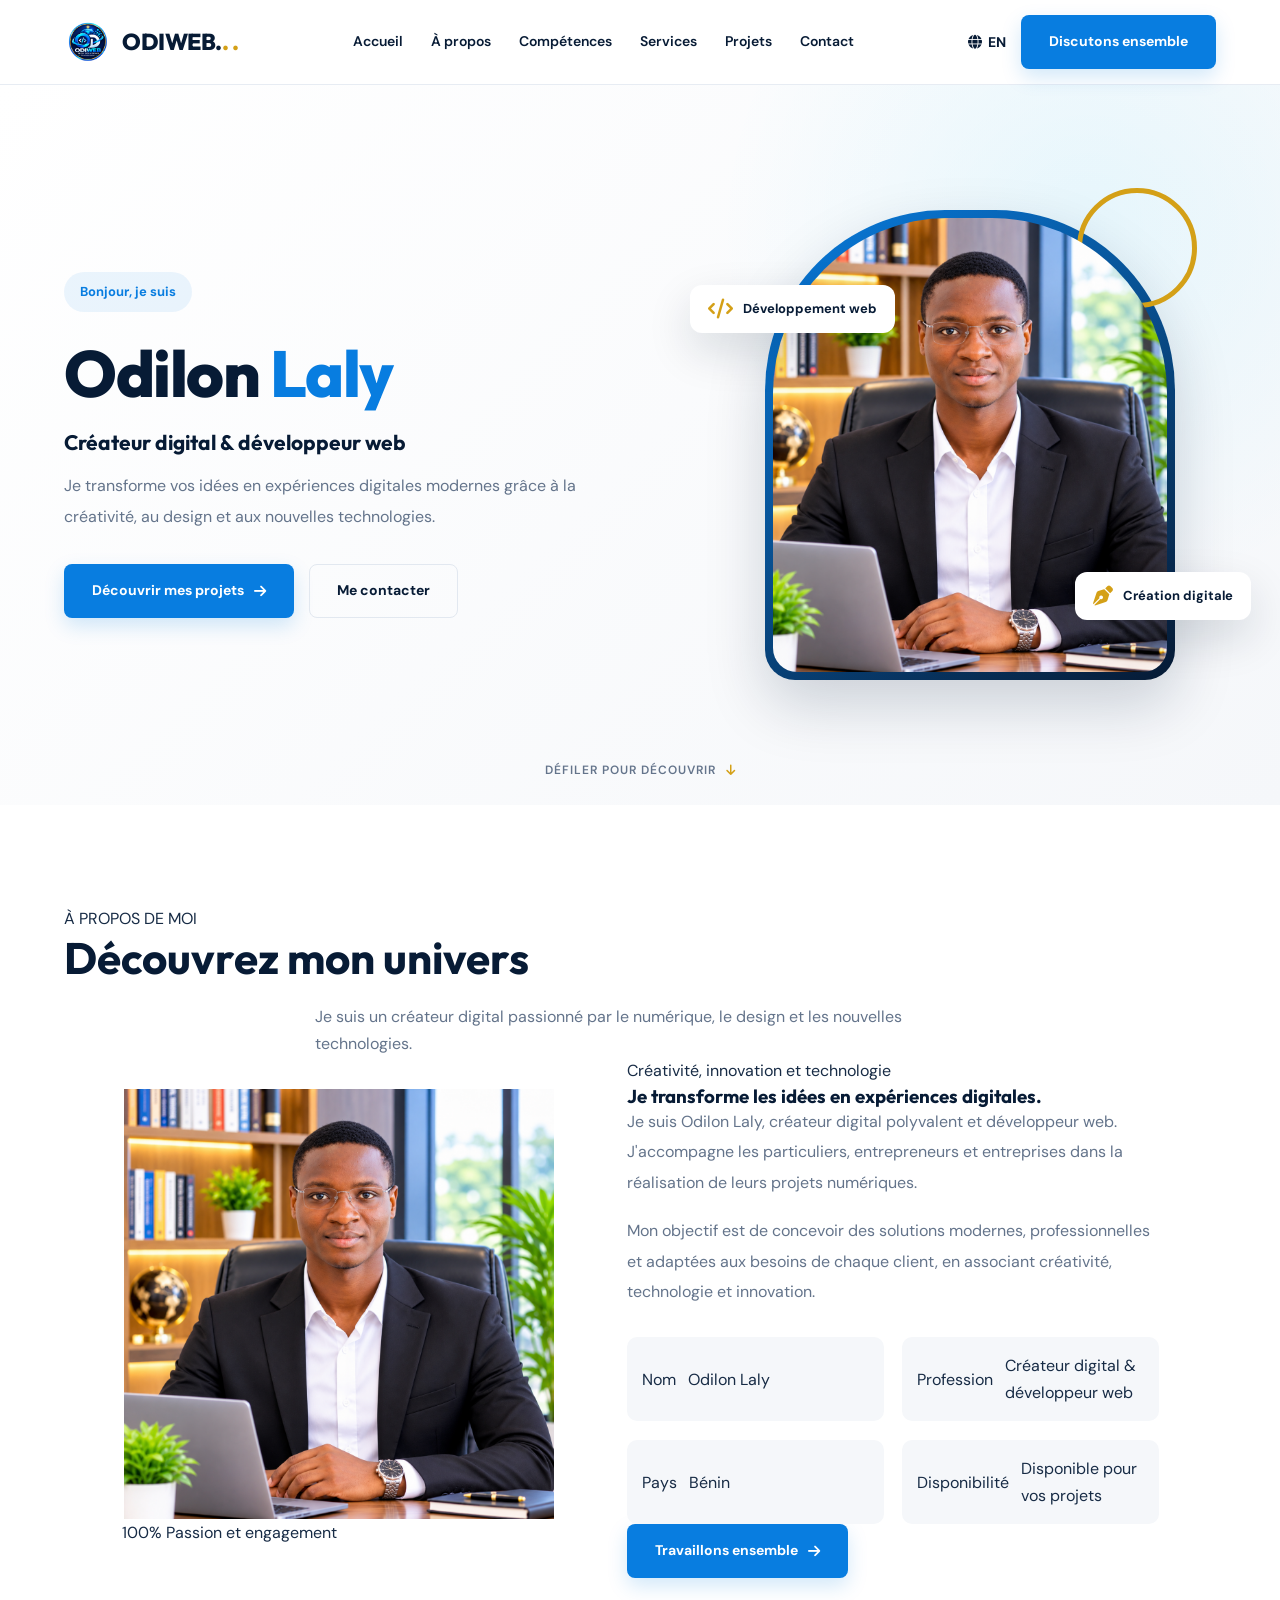
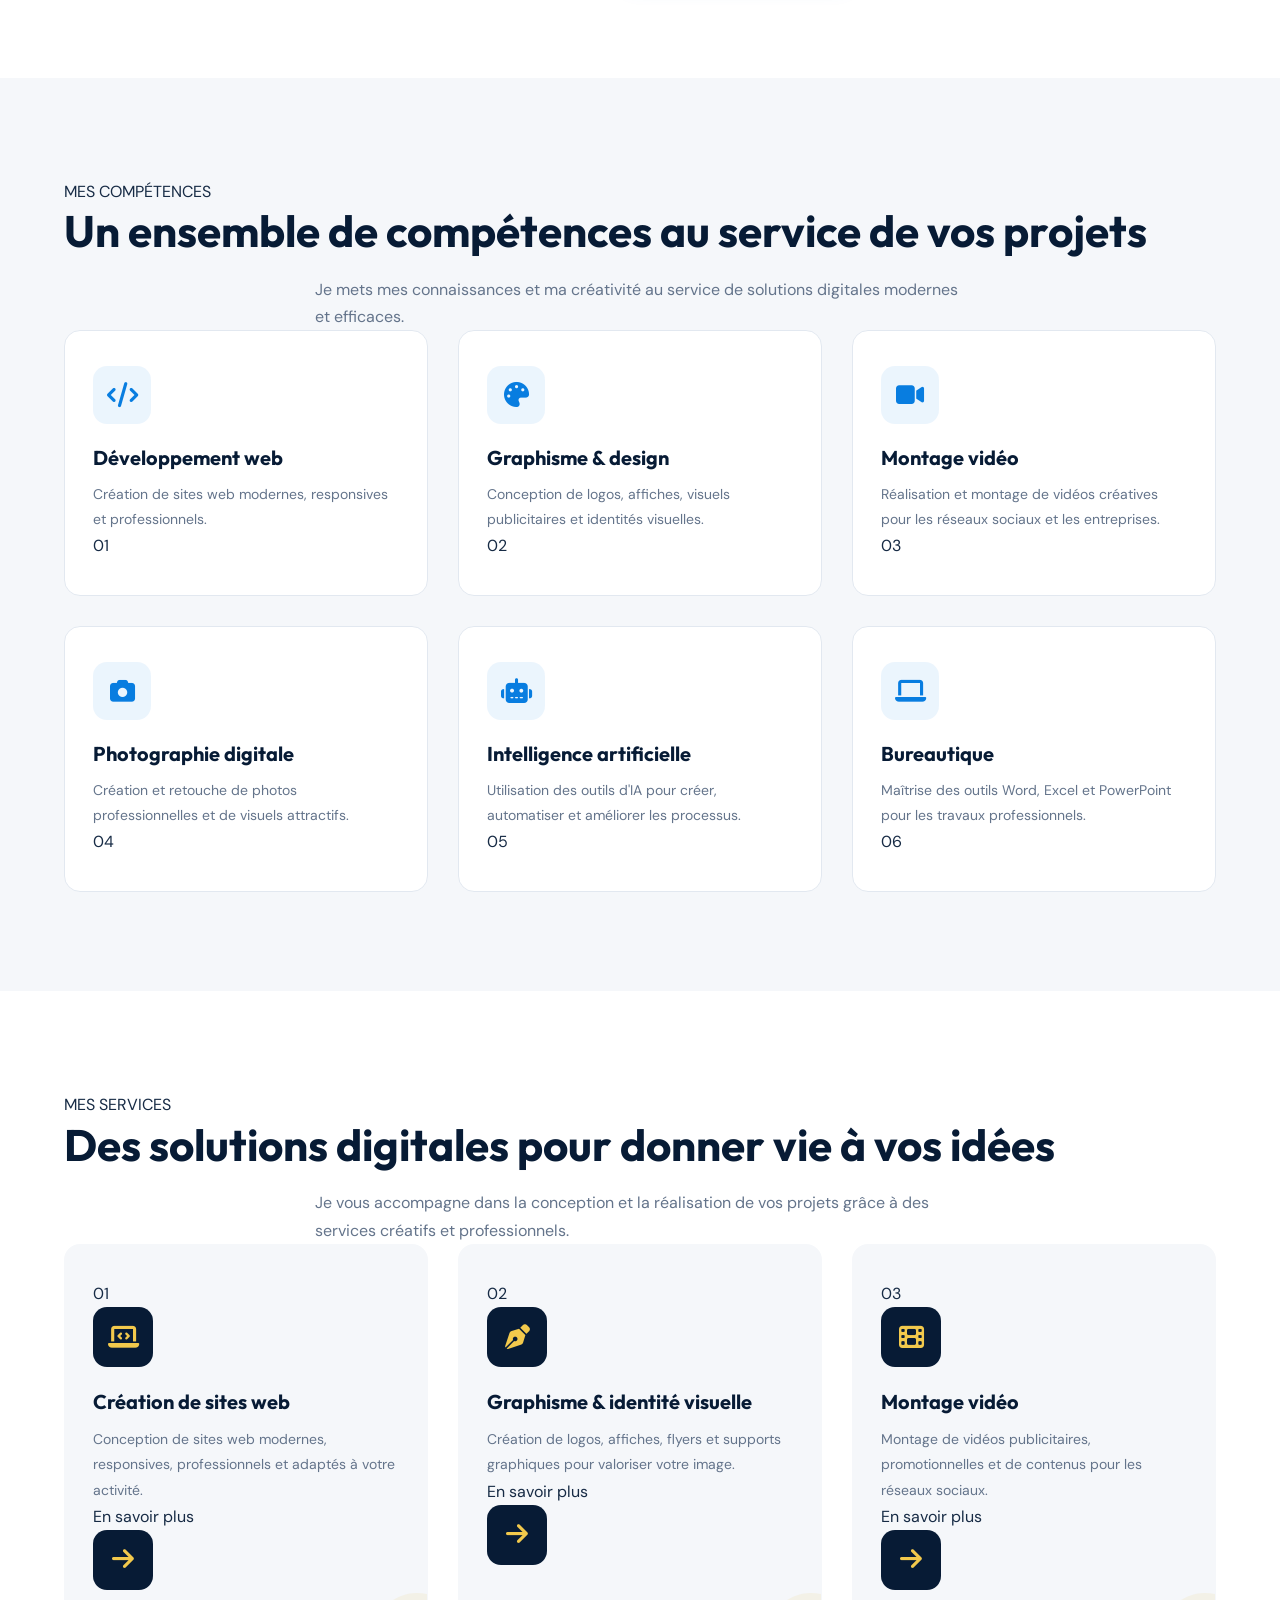
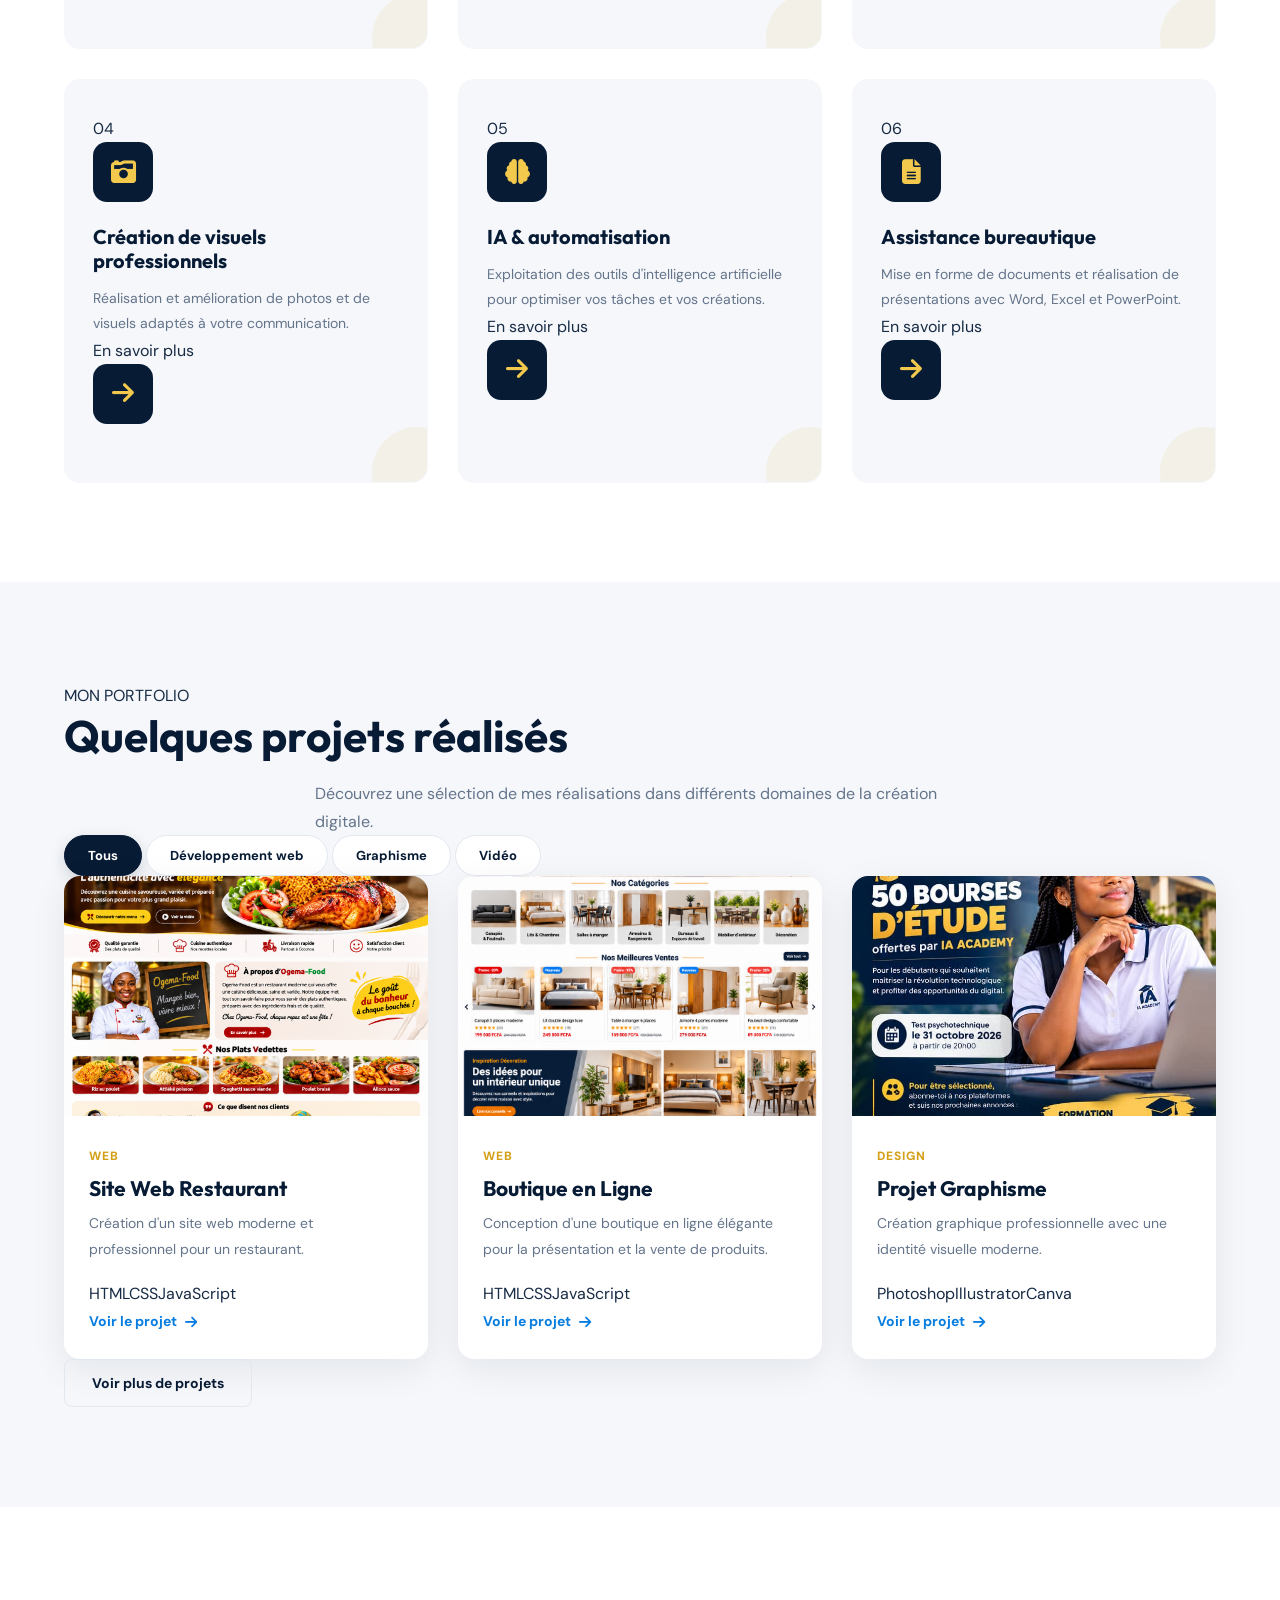
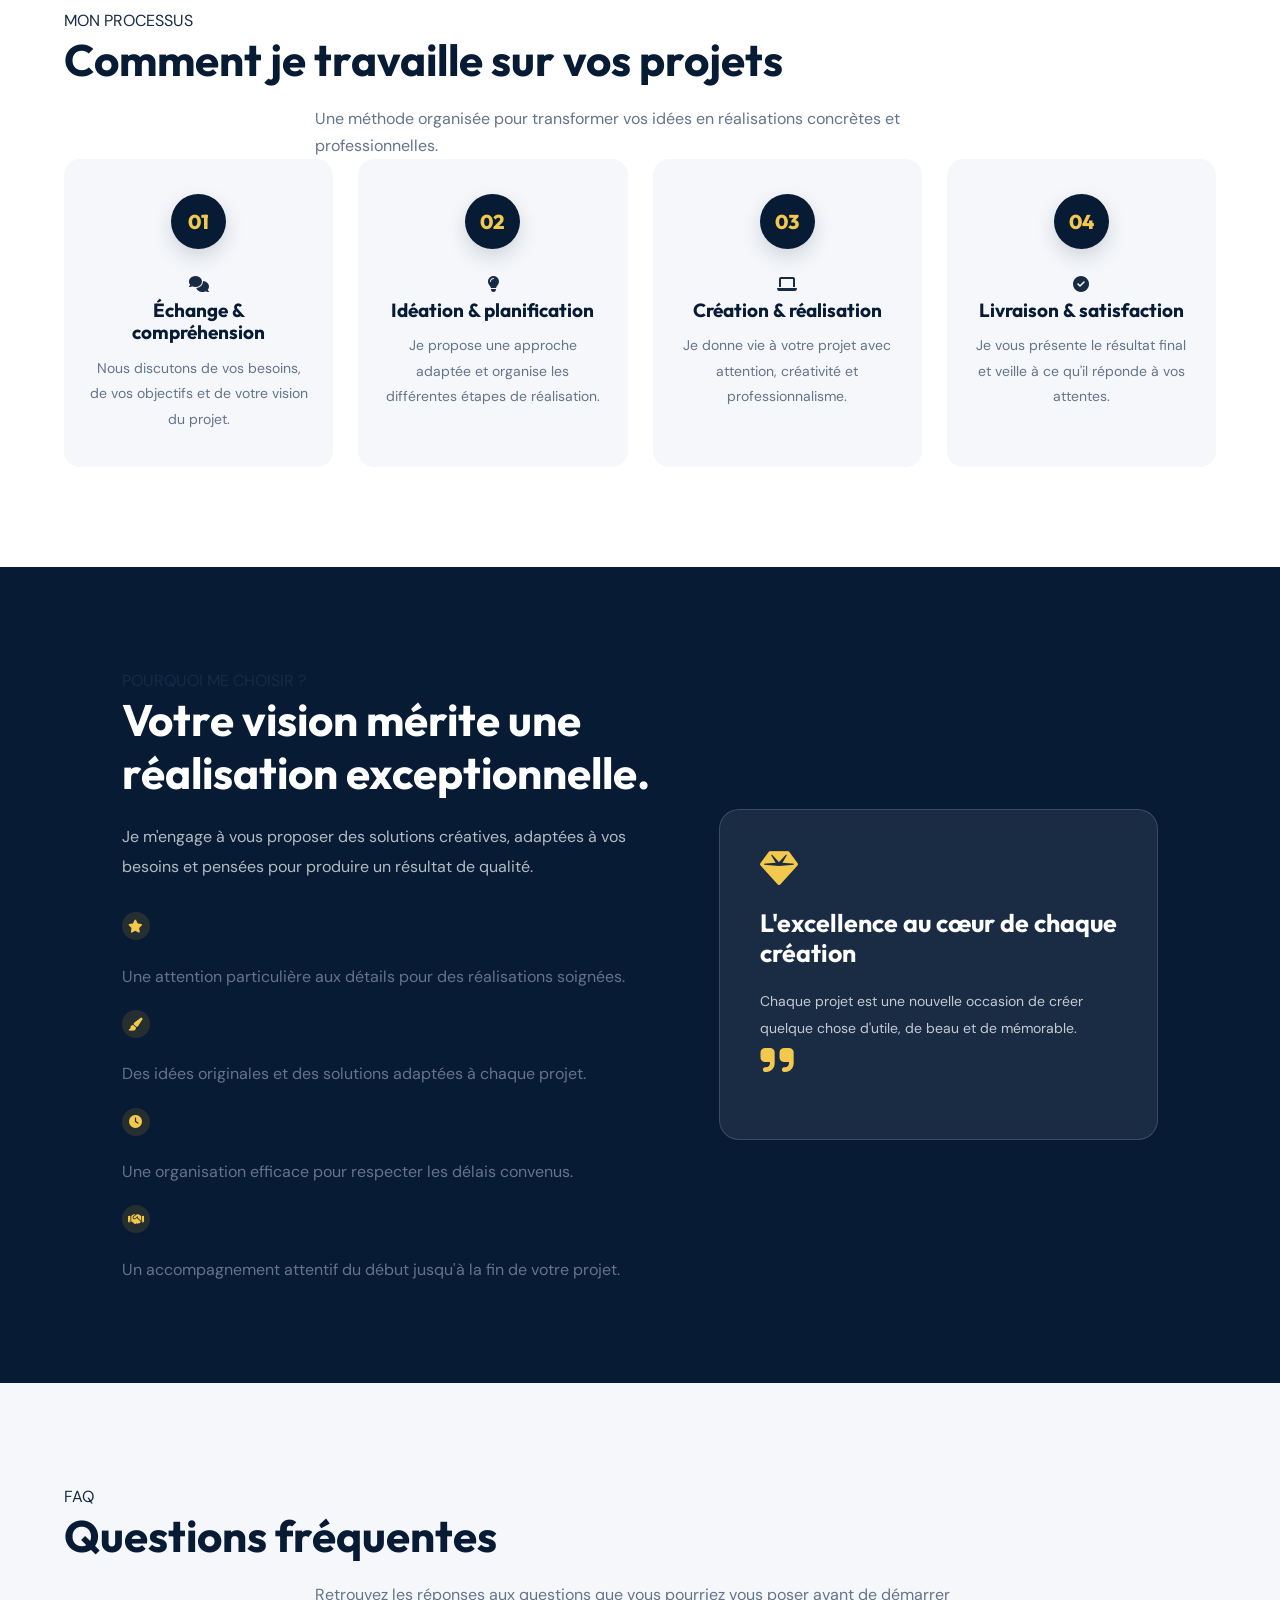
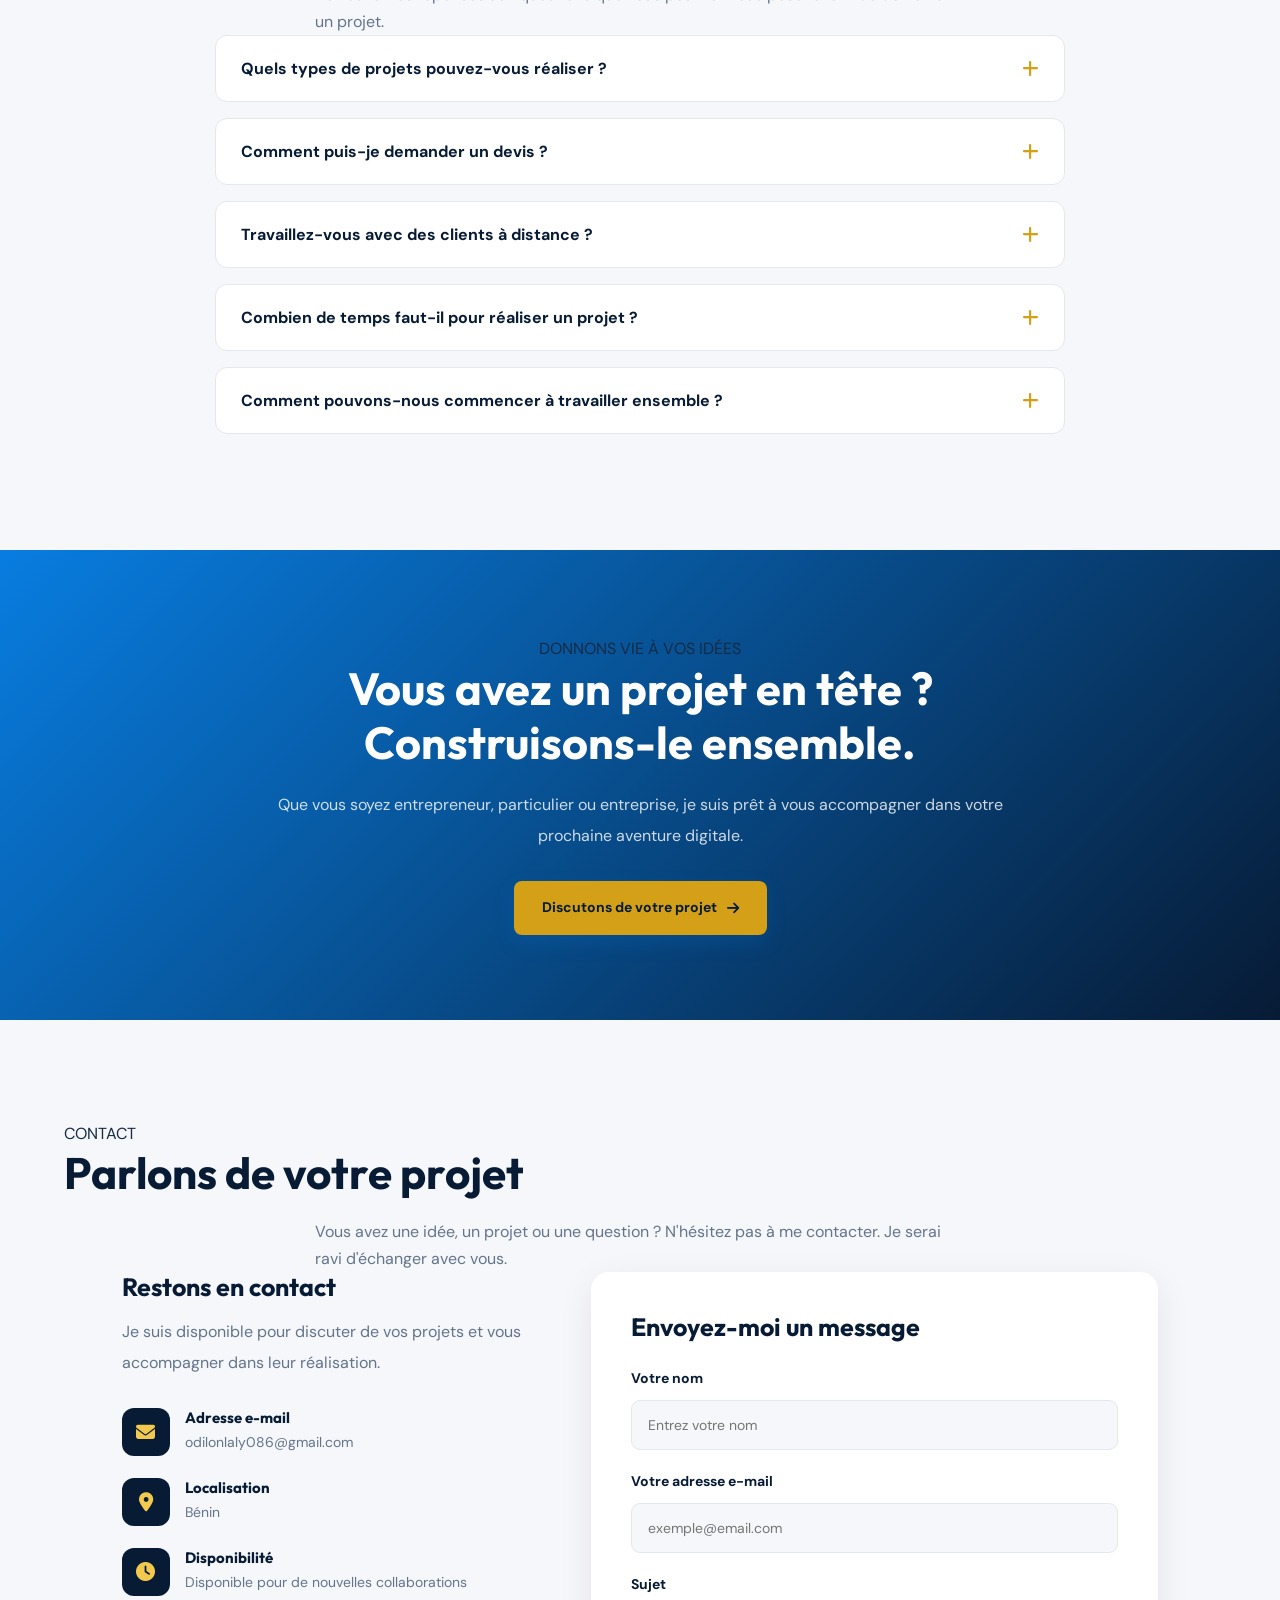
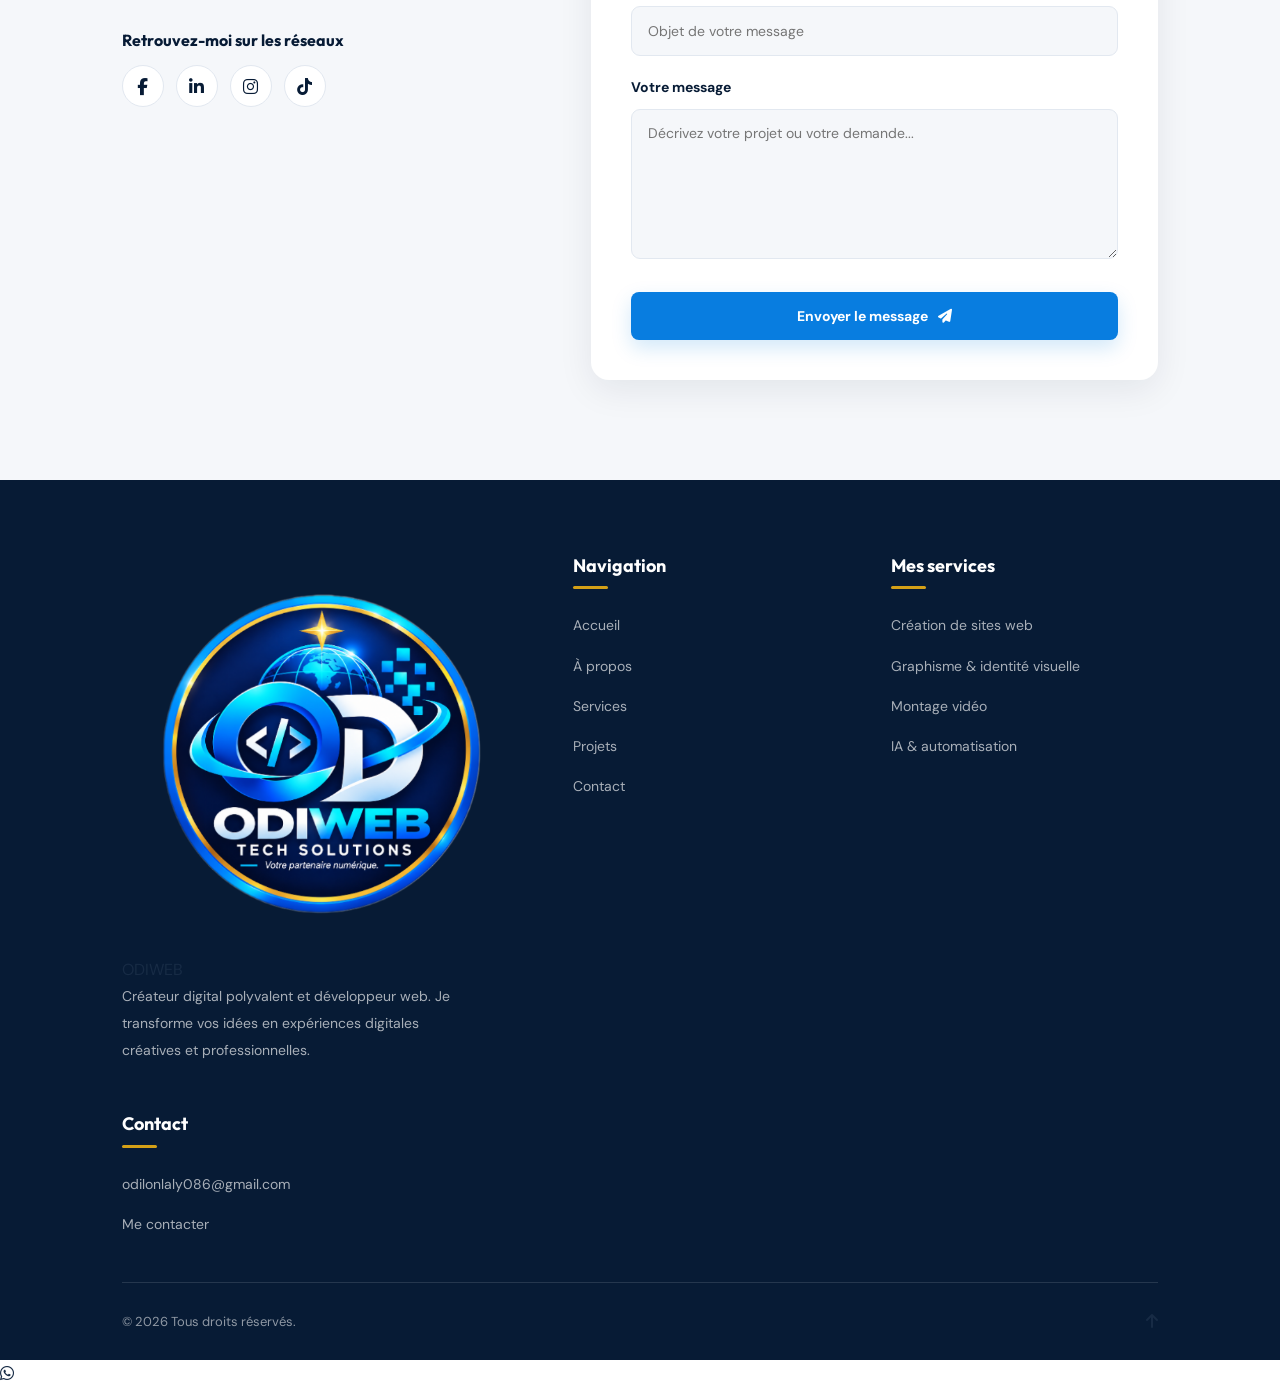
==== commit 6f5a5dd6: "Update index.html" ====
--- a/index.html
+++ b/index.html
@@ -1997,11 +1997,9 @@
      BOUTON WHATSAPP FLOTTANT
 ======================================== -->
 
-<a
-    href="https://wa.me/"
-    class="whatsapp-float"
-    target="_blank"
-    rel="noopener noreferrer"
+<a href="https://wa.me/22950510966"
+   target="_blank"
+   rel="noopener noreferrer"
     aria-label="Contacter sur WhatsApp"
 >
 
--- a/responsive.css
+++ b/responsive.css
@@ -825,3 +825,37 @@
     }
 
 }
+
+/* CORRECTION DU DEBORDEMENT MOBILE */
+
+@media screen and (max-width: 768px) {
+
+    html,
+    body {
+        width: 100%;
+        max-width: 100%;
+        overflow-x: hidden;
+    }
+
+    *,
+    *::before,
+    *::after {
+        box-sizing: border-box;
+    }
+
+    img {
+        max-width: 100%;
+    }
+
+    section {
+        max-width: 100%;
+    }
+
+    .hero {
+        width: 100%;
+        max-width: 100%;
+        overflow: hidden;
+    }
+
+}
+
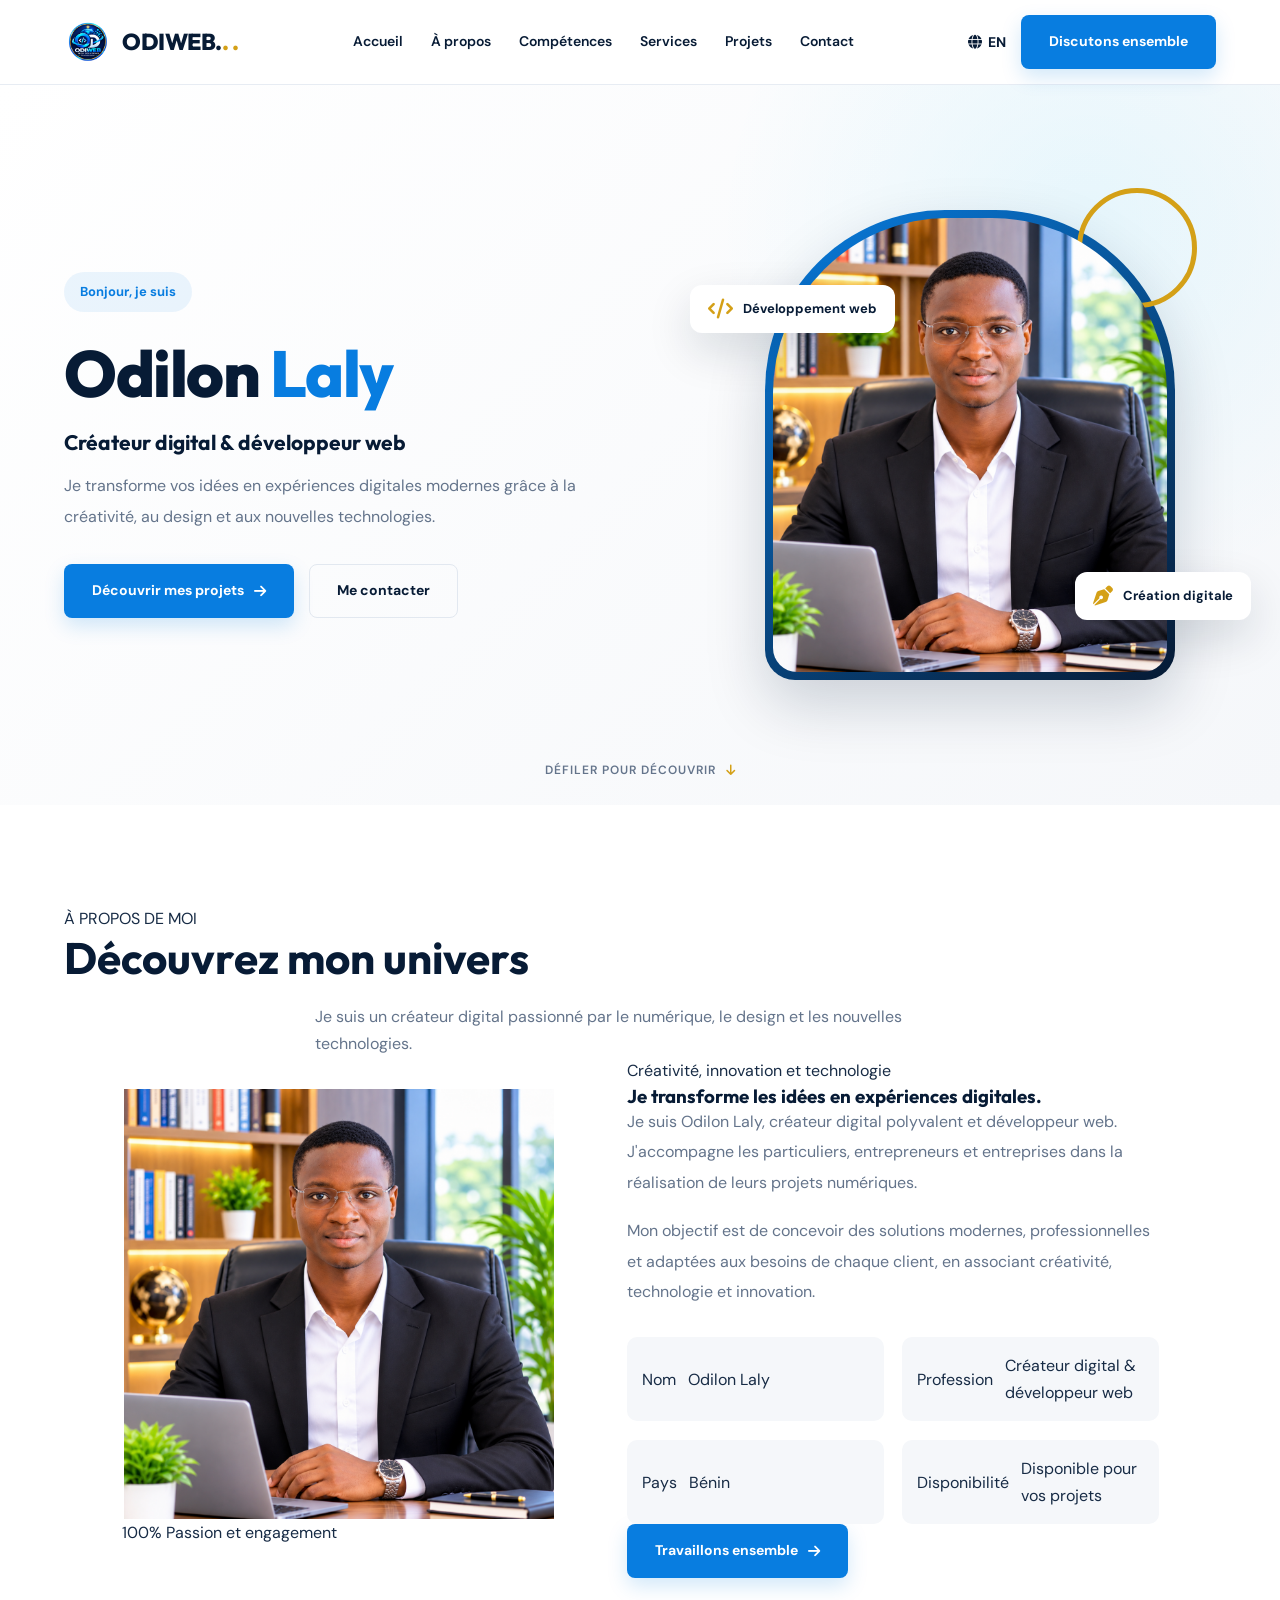
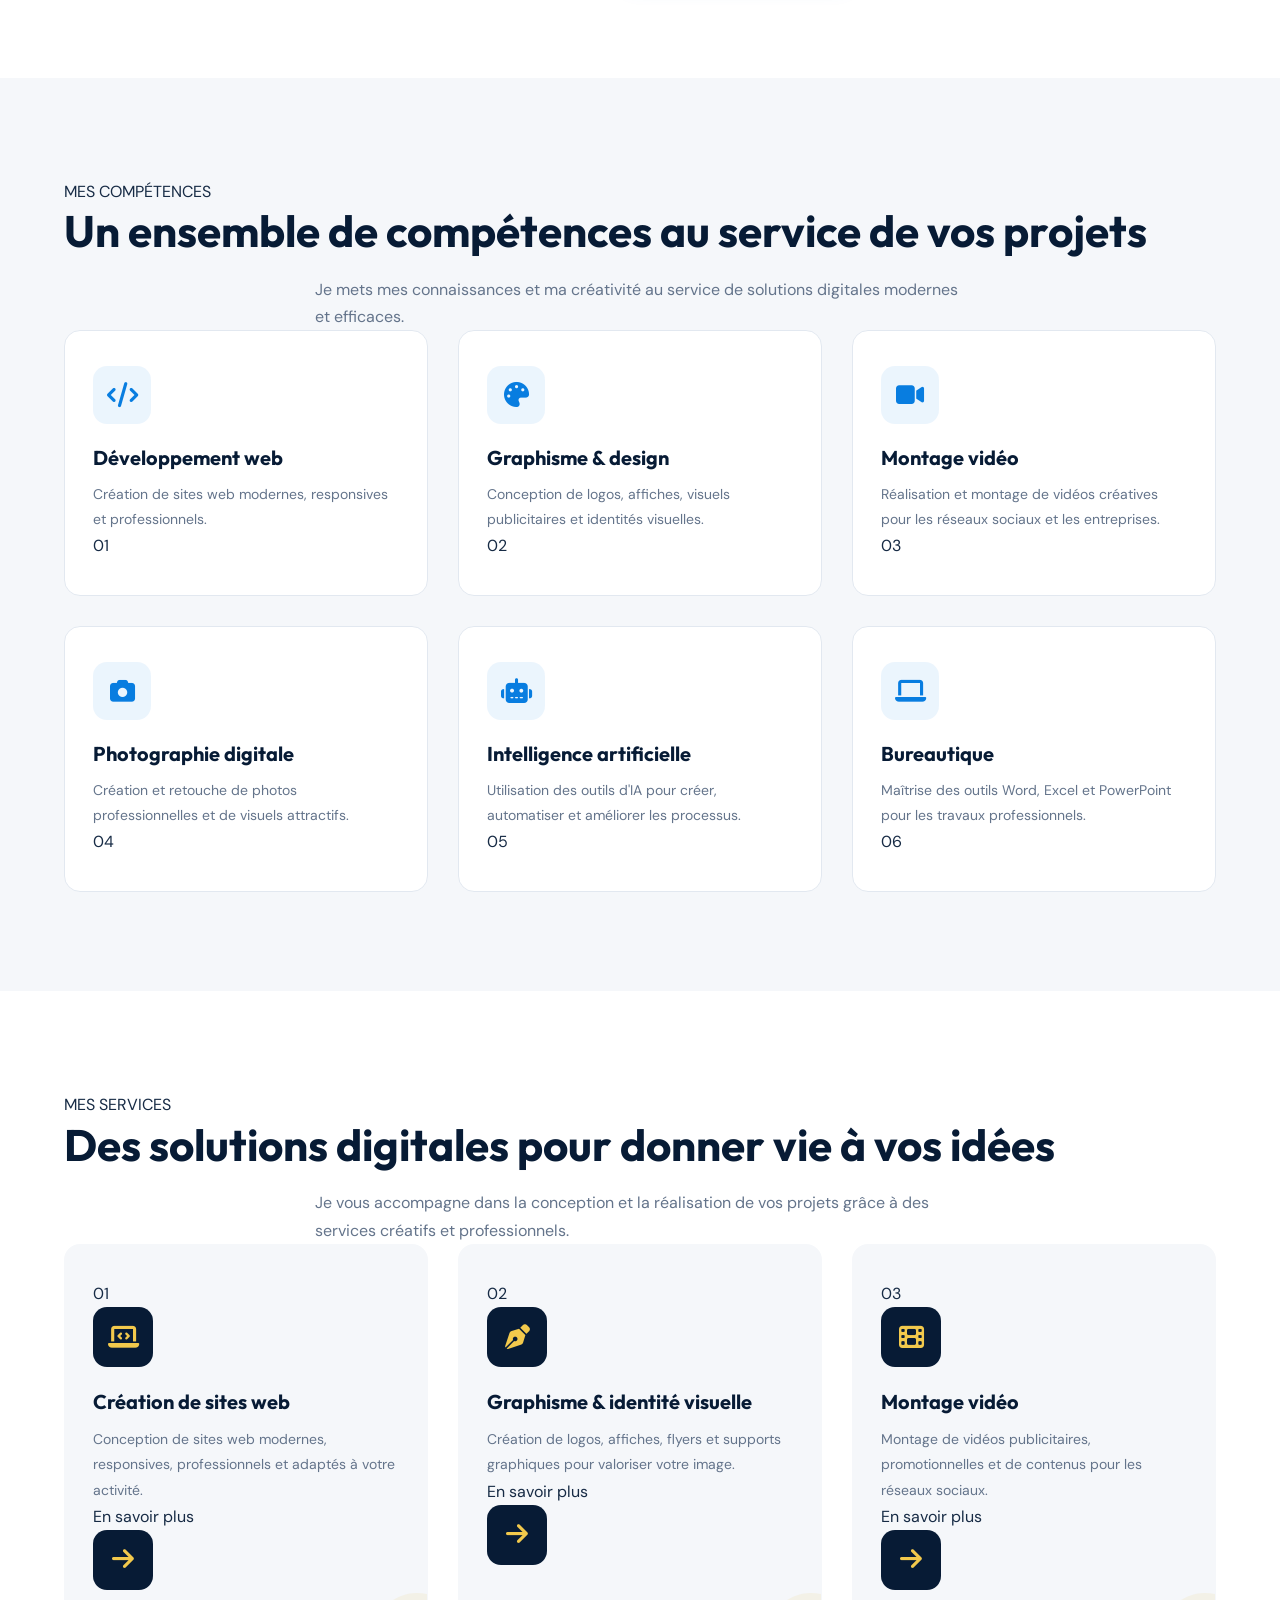
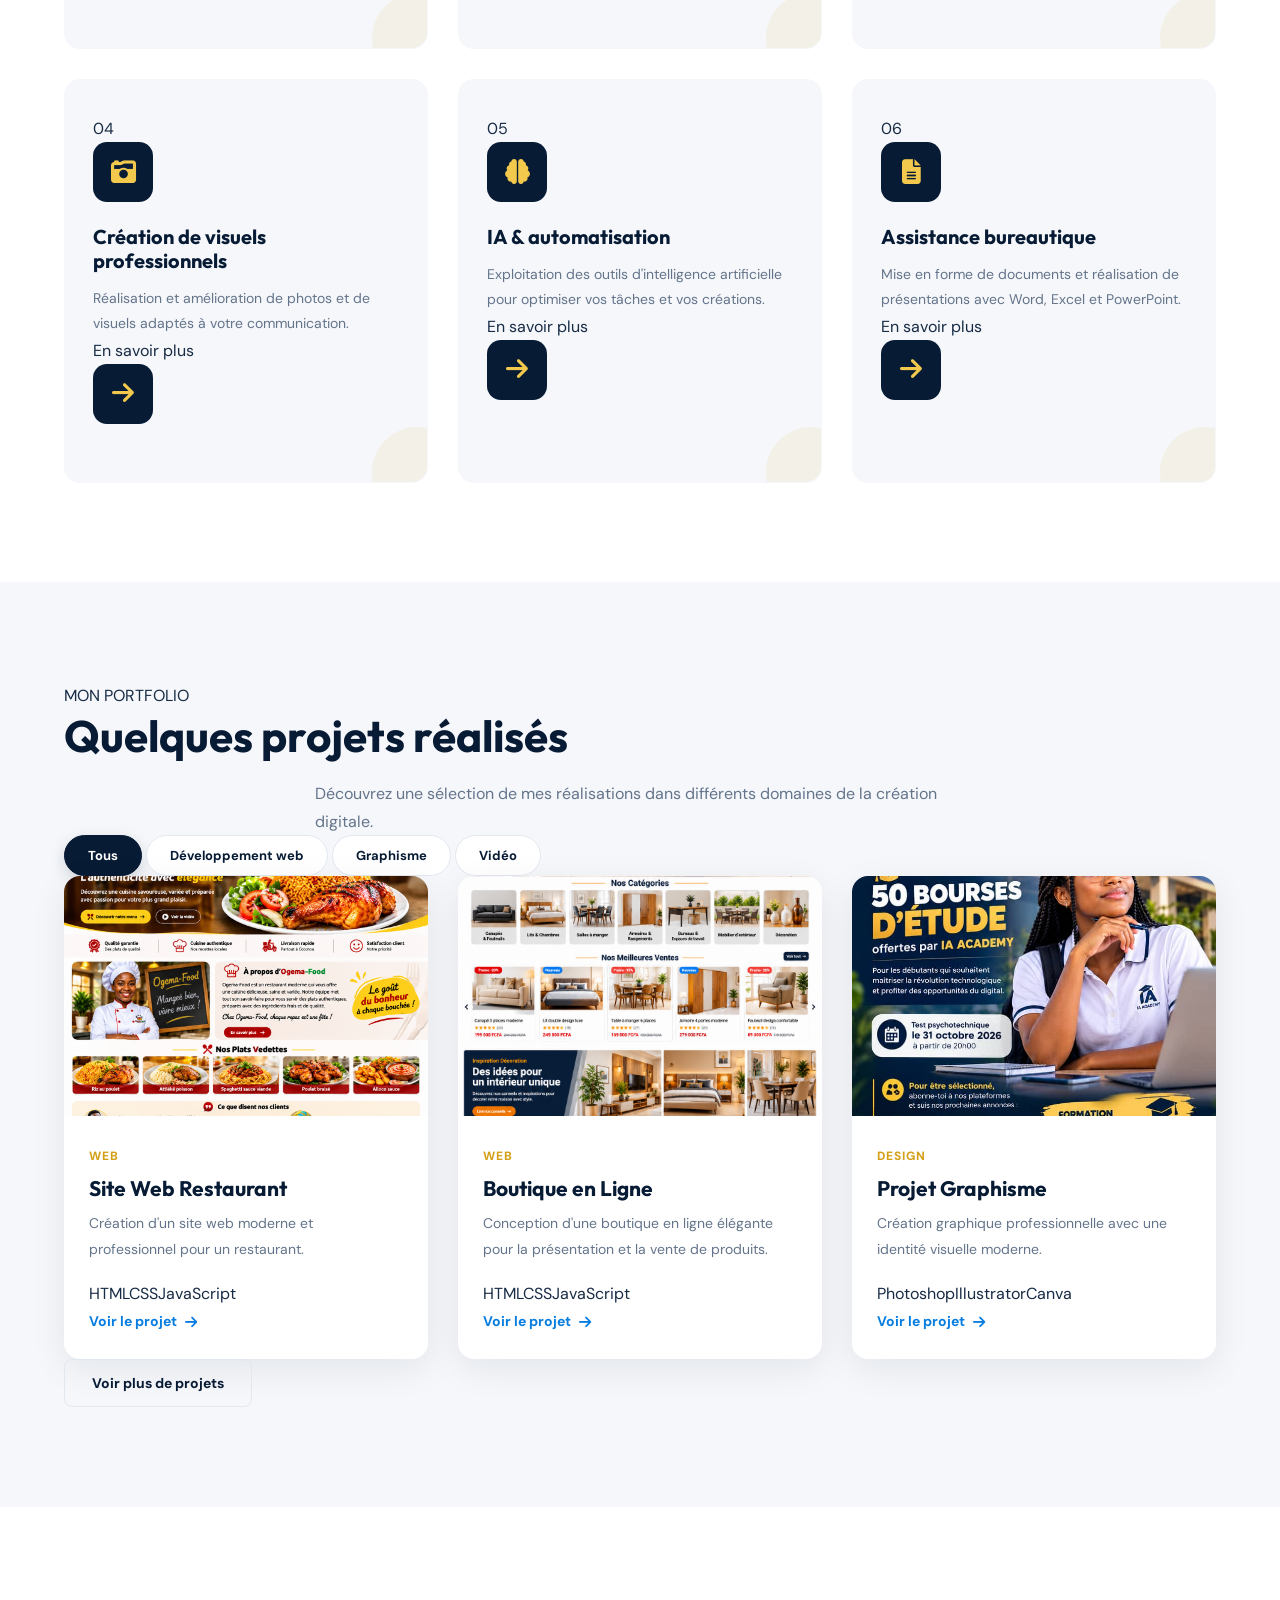
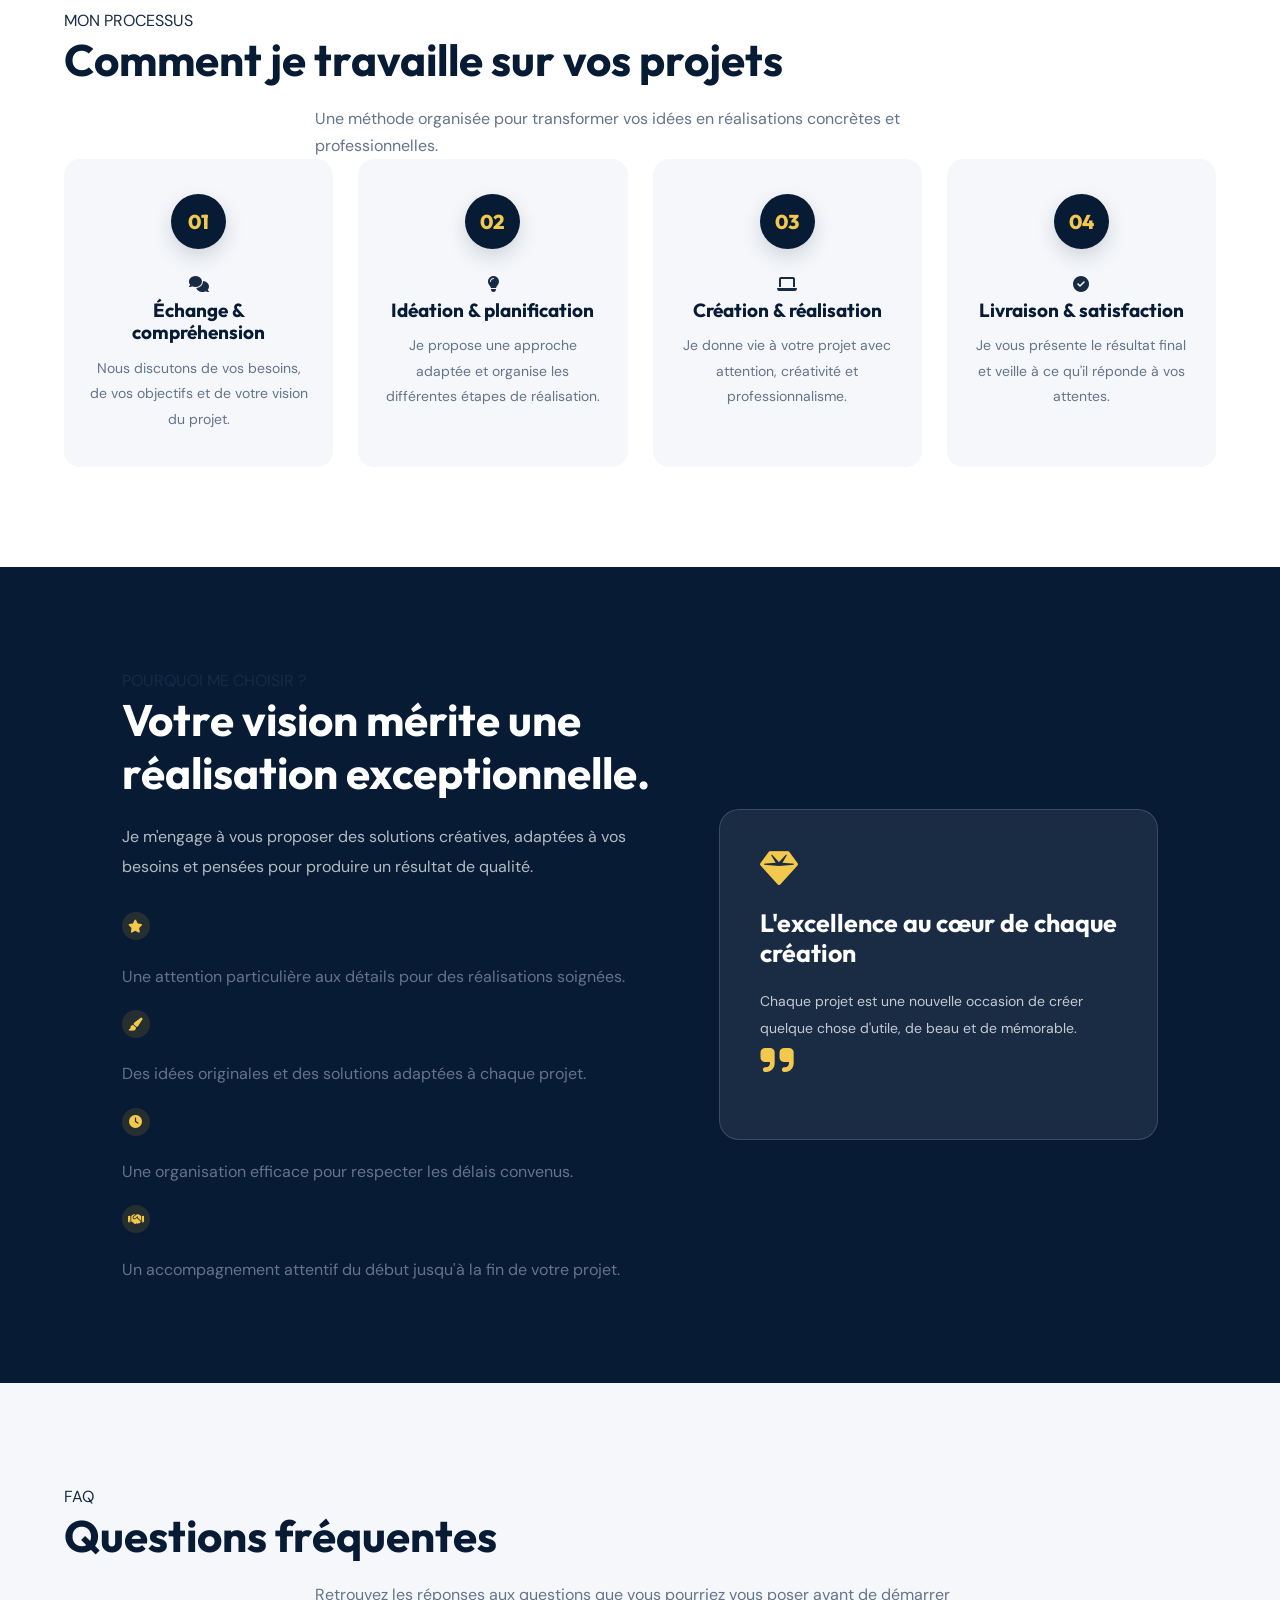
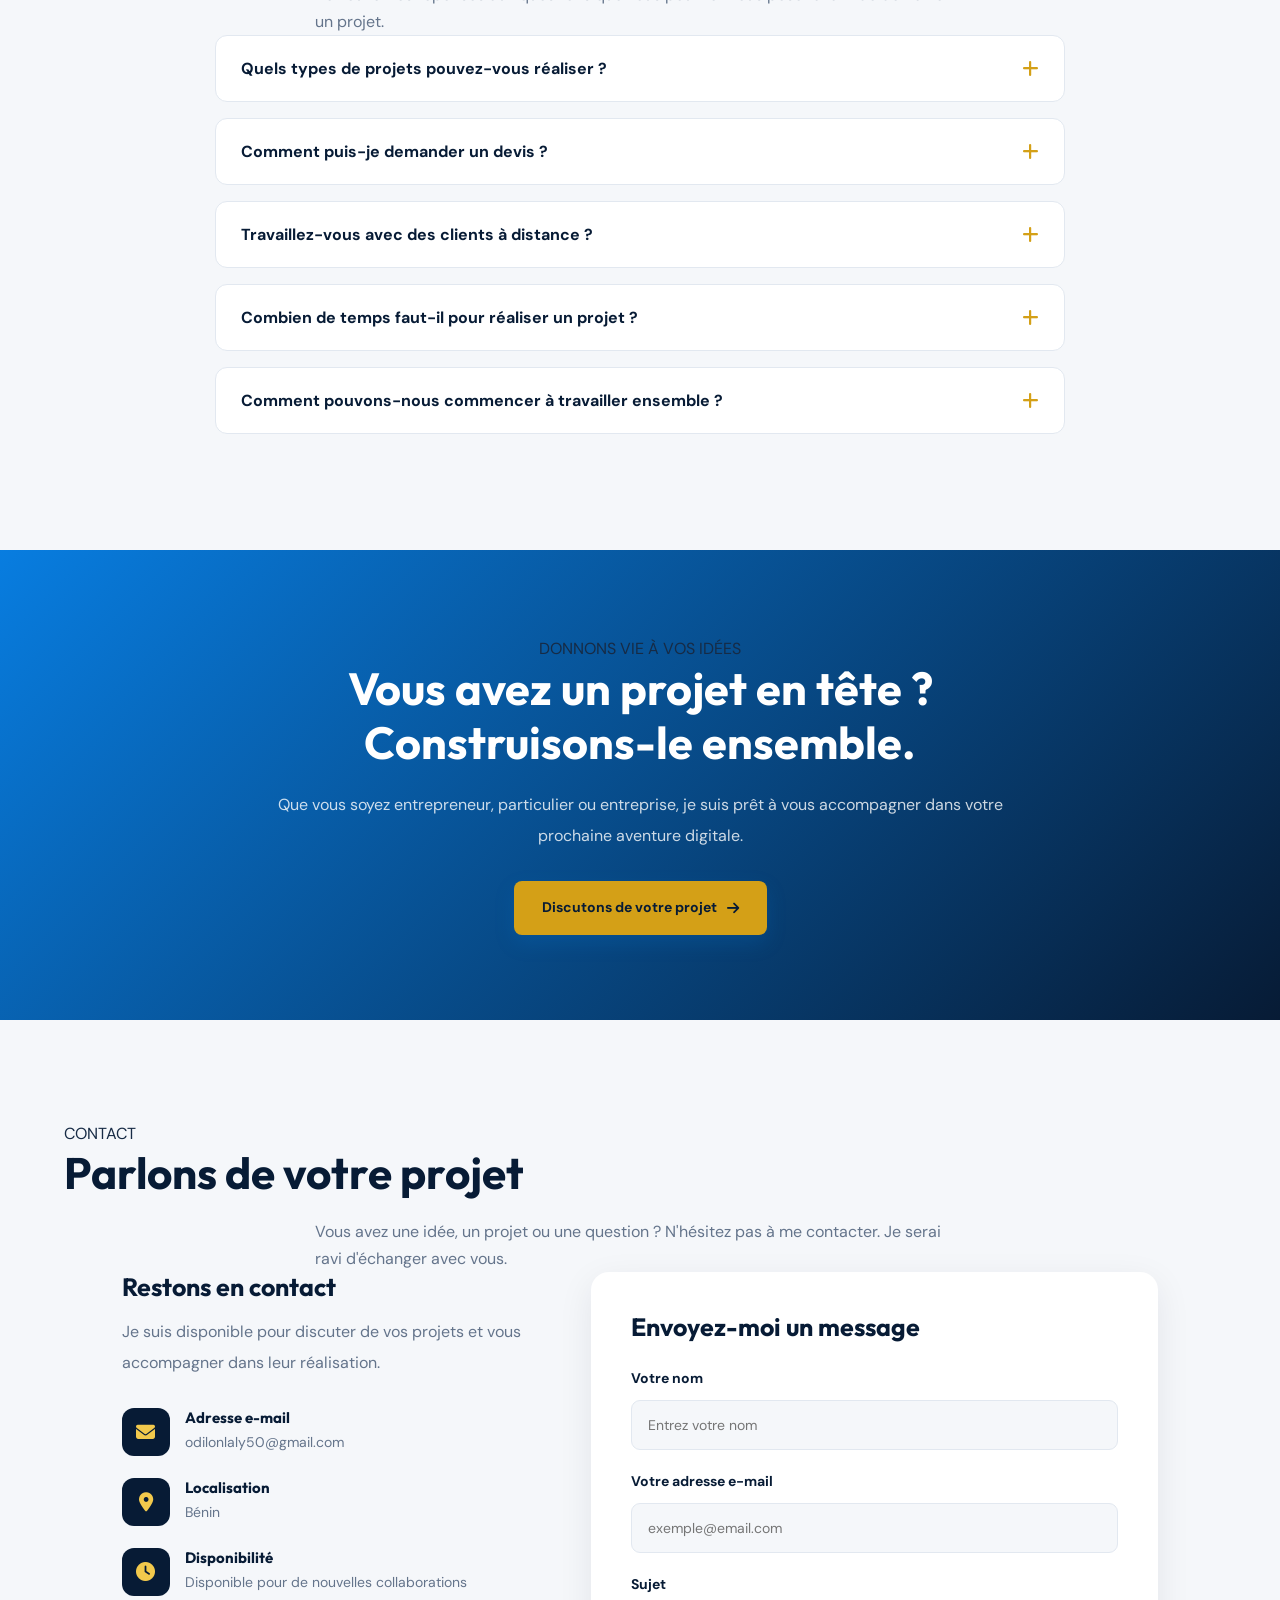
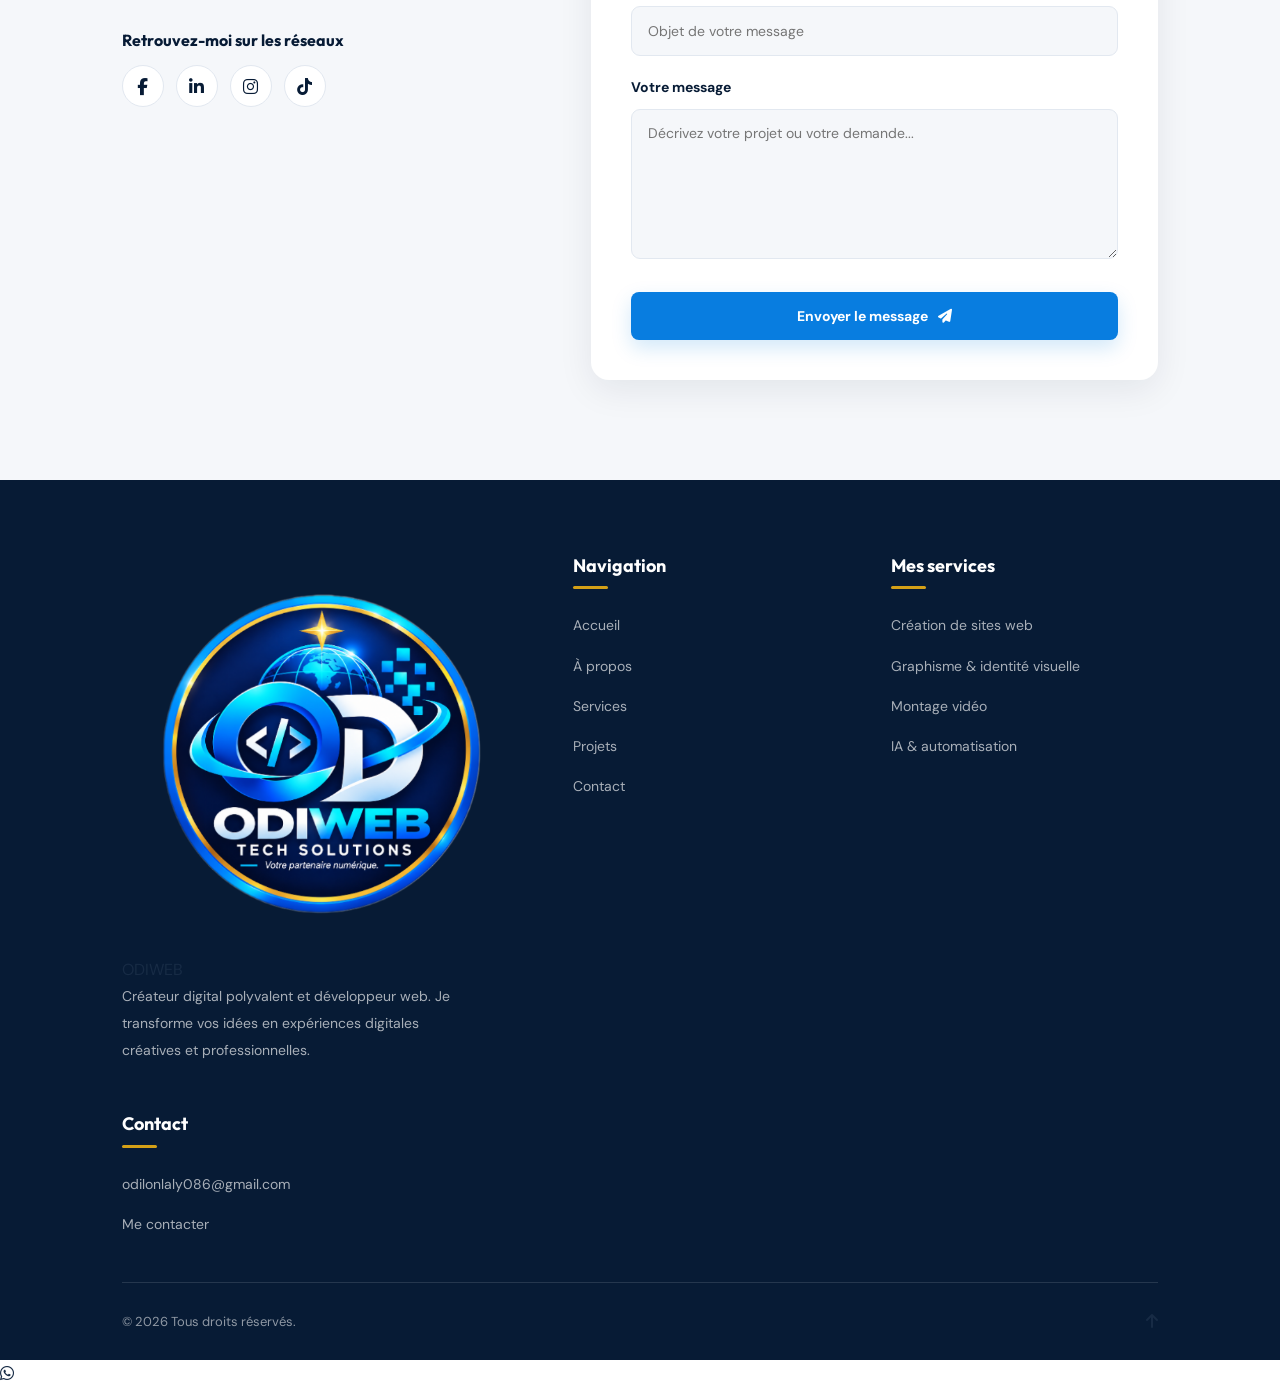
==== commit 00996e2d: "Update index.html" ====
--- a/index.html
+++ b/index.html
@@ -1559,8 +1559,8 @@
                             </h4>
 
                             <p>
-                                <a href="mailto:odilonlaly086@gmail.com">
-                                    odilonlaly086@gmail.com
+                                <a href="mailto:odilonlaly50@gmail.com">
+                                    odilonlaly50@gmail.com
                                 </a>
                             </p>
 
@@ -1677,7 +1677,7 @@
                 <form
                     id="contactForm"
                     class="contact-form"
-                    action="https://formsubmit.co/odilonlaly086@gmail.com"
+                    action="https://formsubmit.co/odilonlaly50@gmail.com"
                     method="POST"
                 >
 
